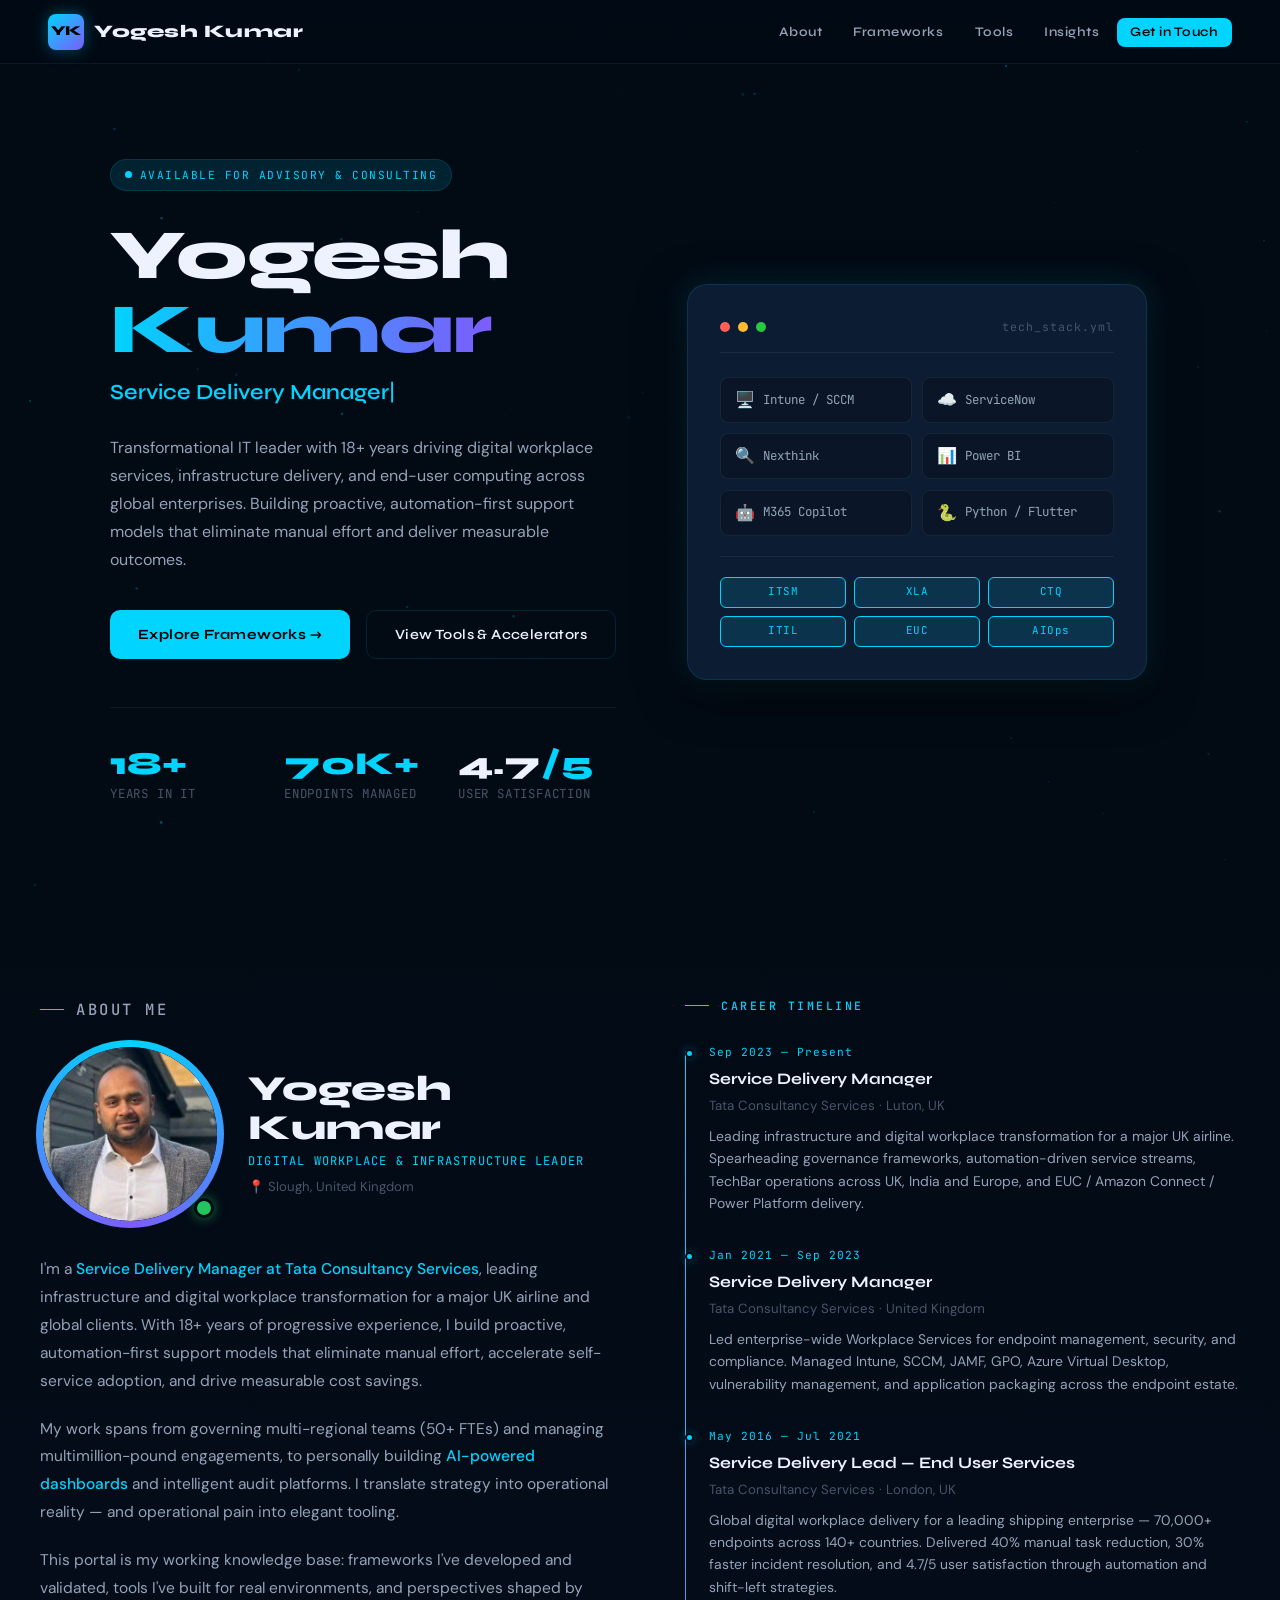
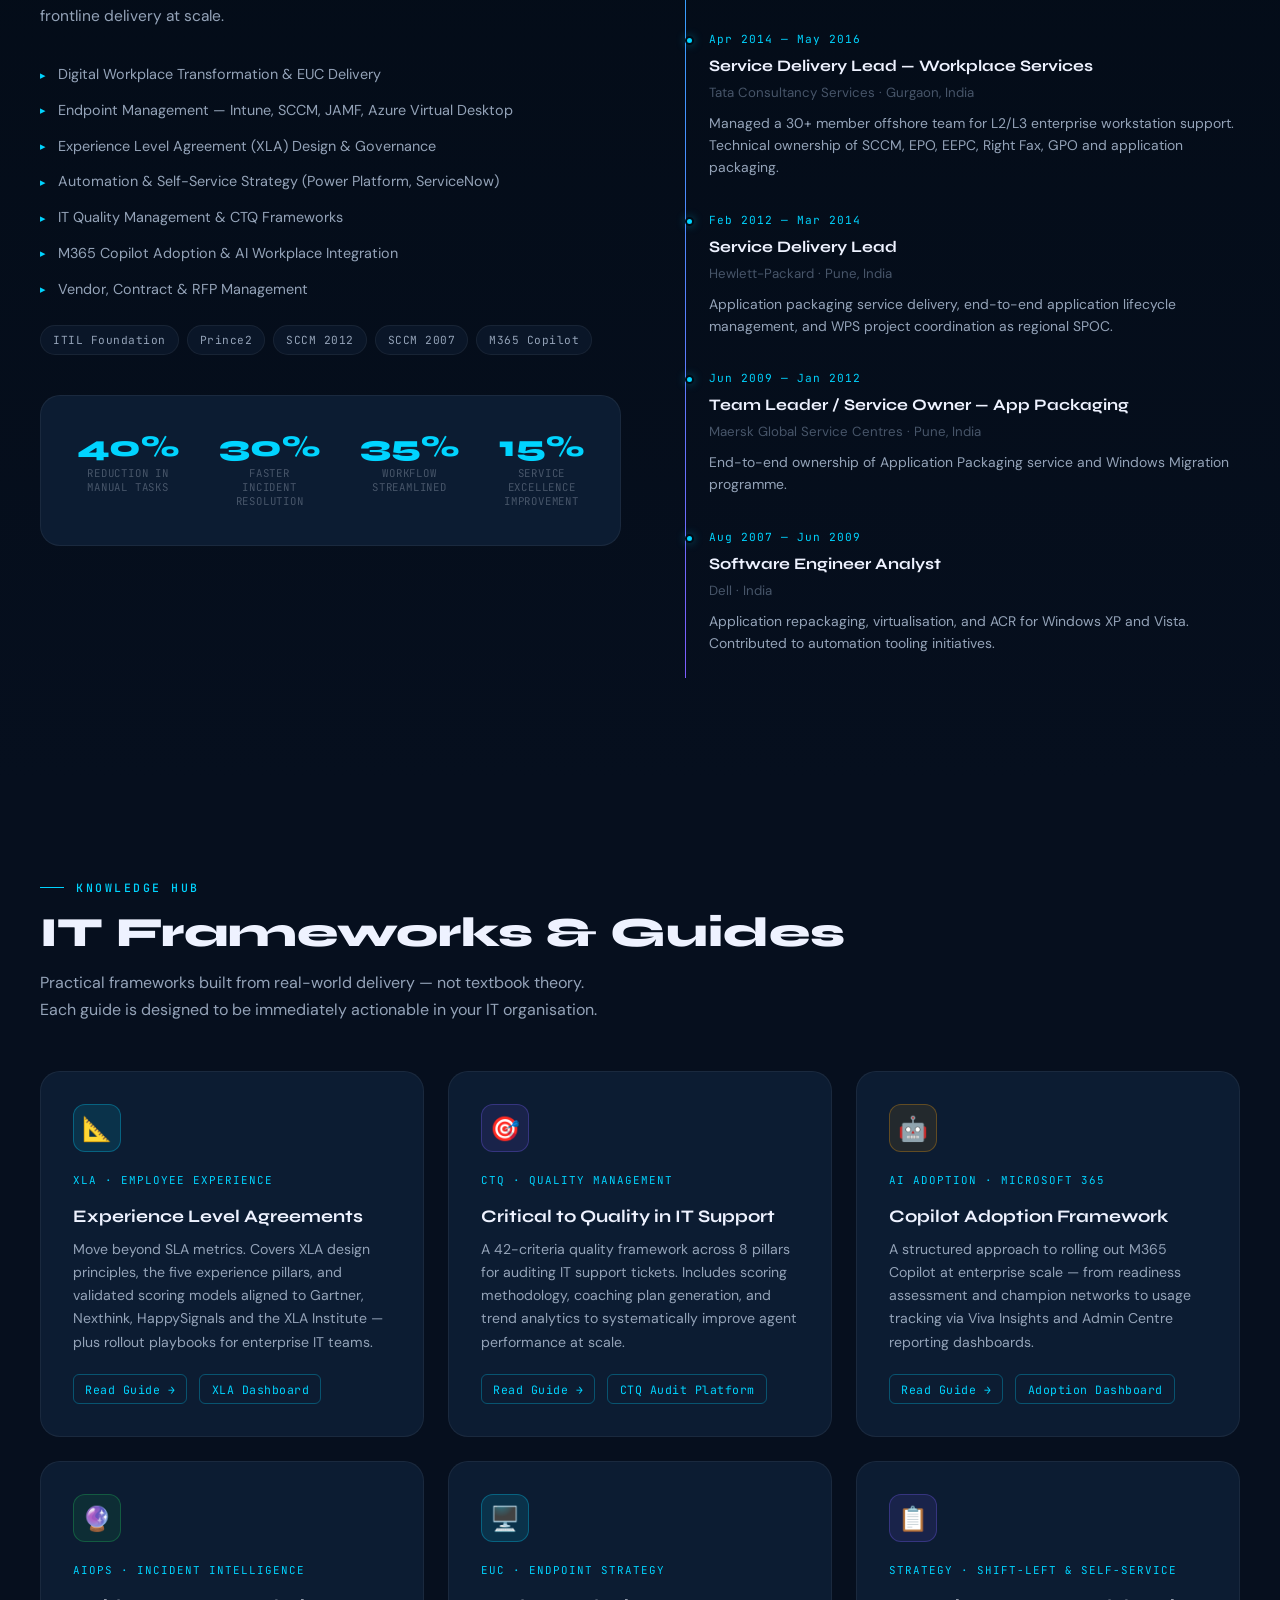
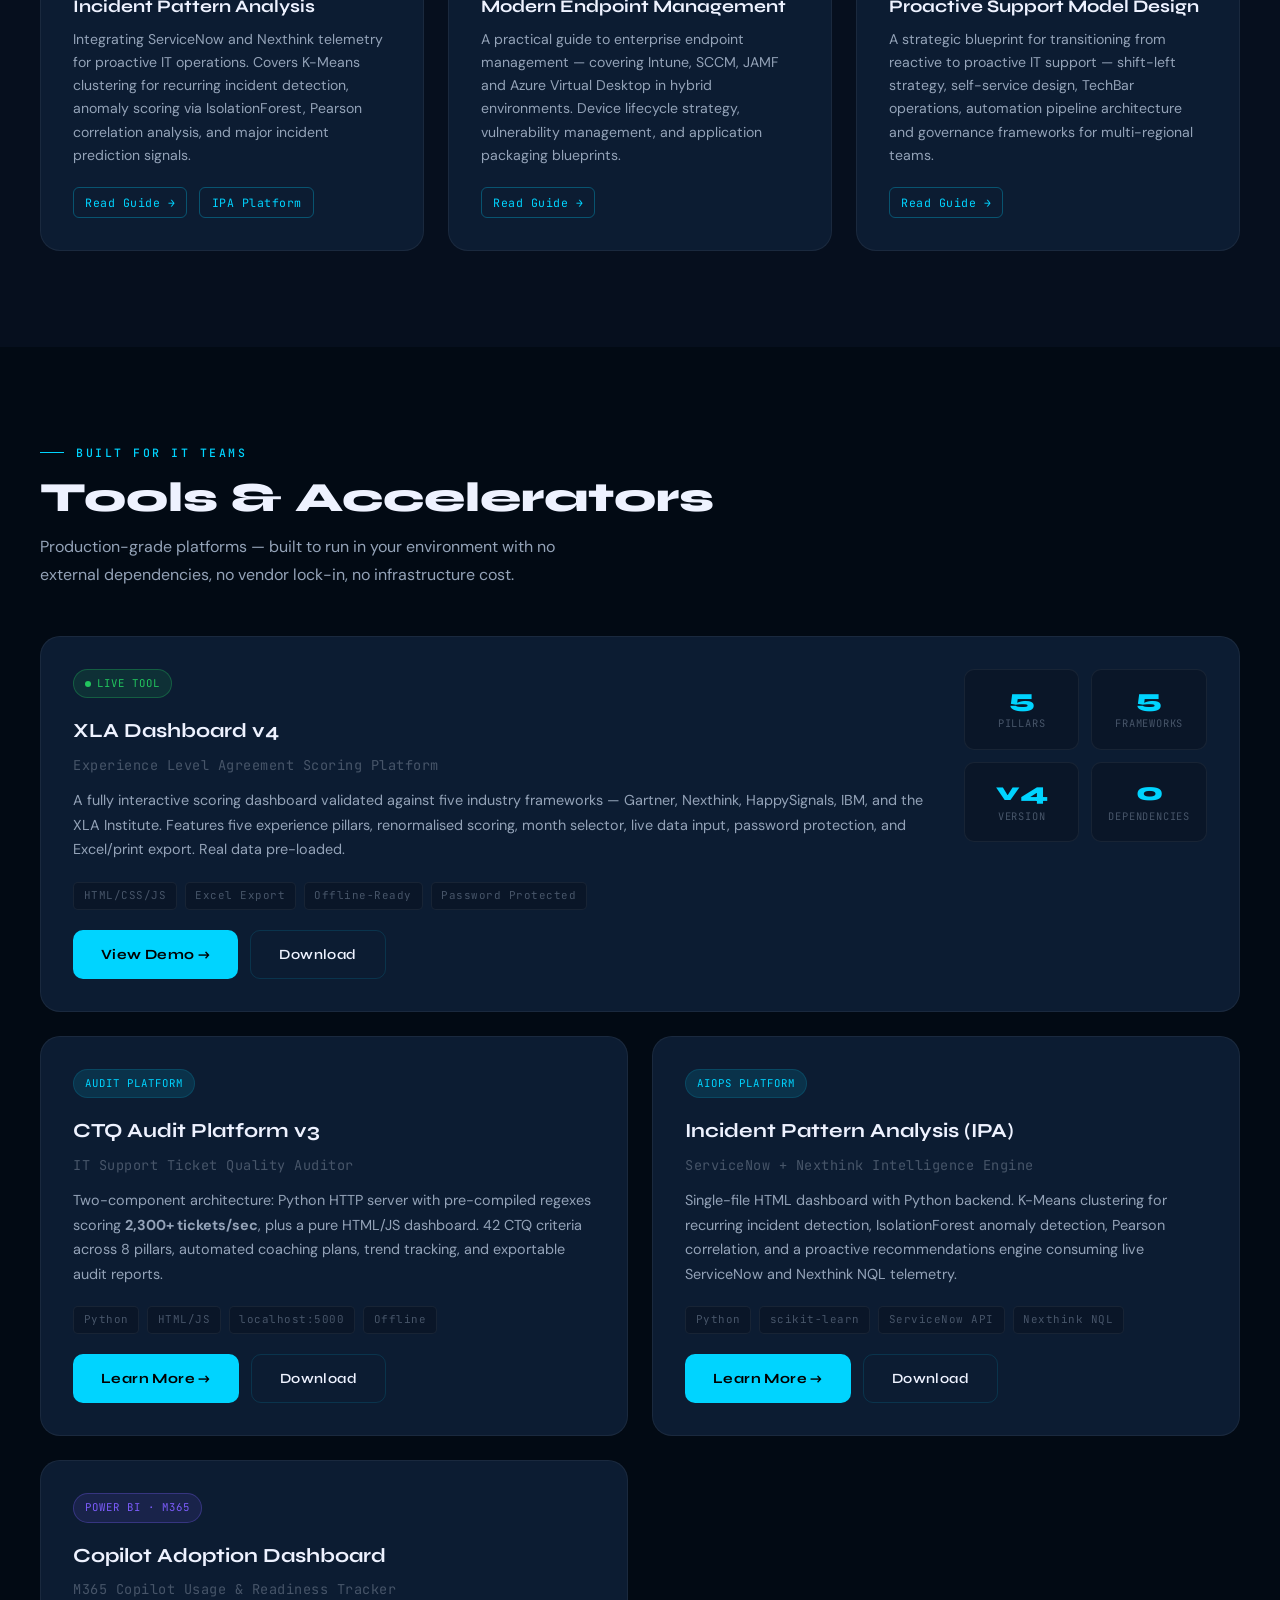
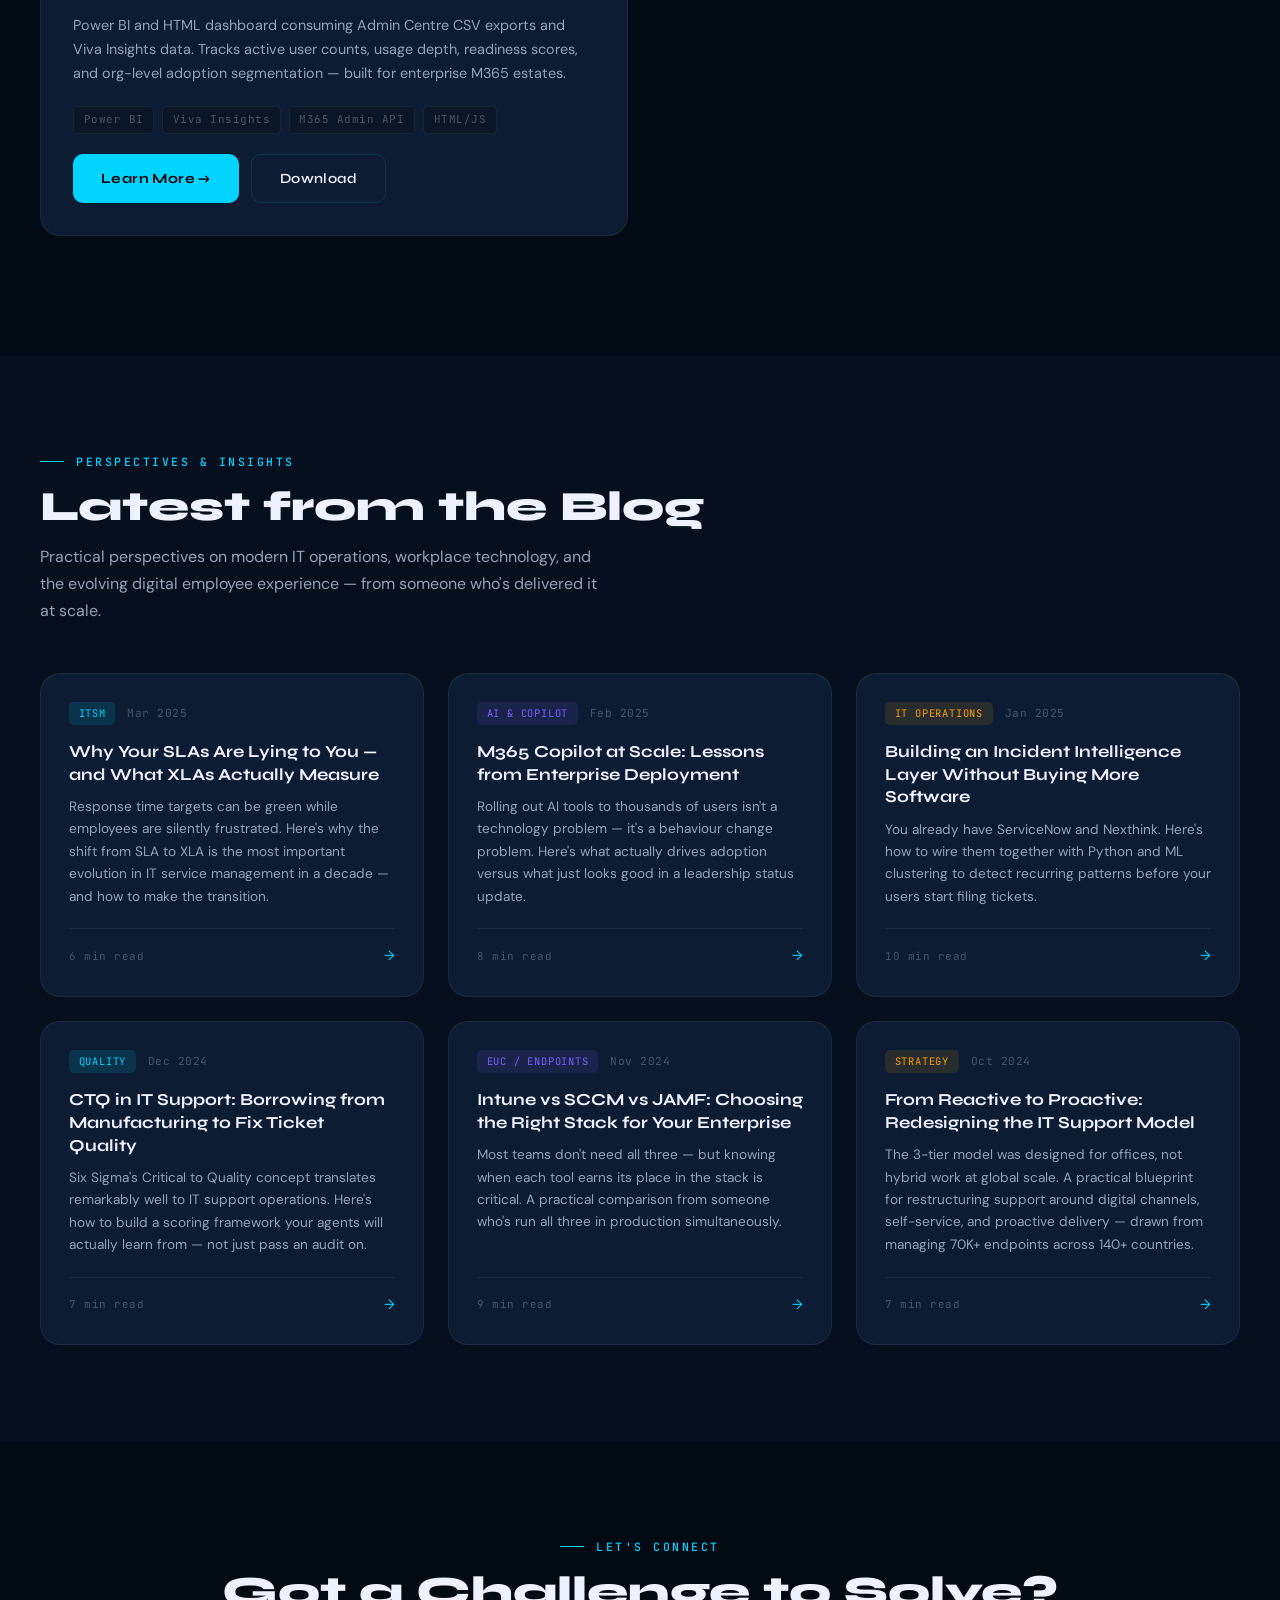
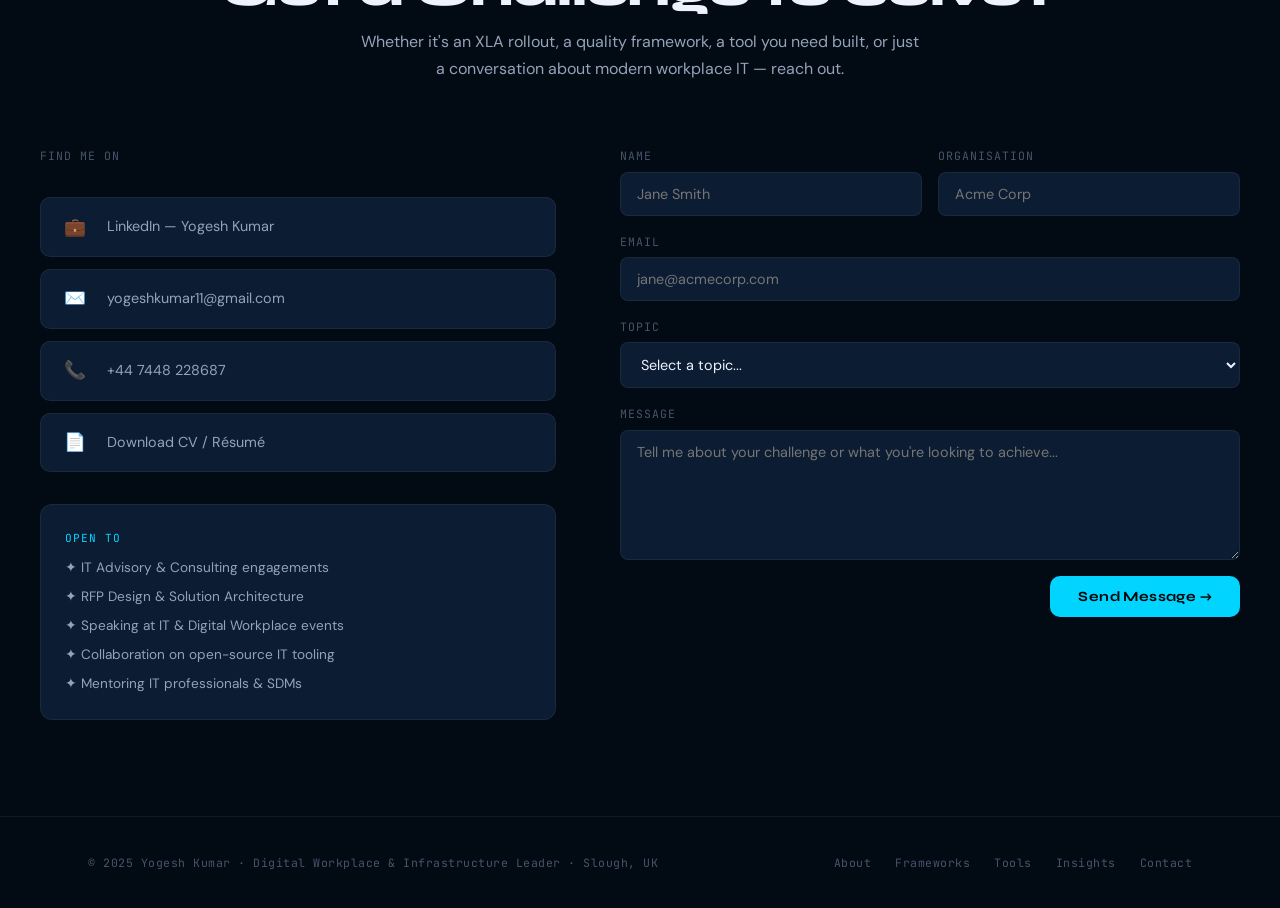
==== index.html @ 2ce4bbd1 "Add files via upload" ====
<!DOCTYPE html>
<html lang="en">
<head>
  <meta charset="UTF-8" />
  <meta name="viewport" content="width=device-width, initial-scale=1.0" />
  <title>Yogesh Kumar — Digital Workplace & Infrastructure Delivery Leader</title>
  <meta name="description" content="18+ years of digital workplace transformation, infrastructure delivery and end-user computing leadership. XLA frameworks, CTQ tooling, and modern IT guidance by Yogesh Kumar." />
  <meta name="theme-color" content="#020a14" />
  <meta property="og:title" content="Yogesh Kumar — Digital Workplace Leader" />
  <meta property="og:description" content="Frameworks, tools and guides for modern IT operations." />
  <meta property="og:type" content="website" />
  <link rel="stylesheet" href="assets/css/style.css" />
  <link rel="icon" href="data:image/svg+xml,<svg xmlns='http://www.w3.org/2000/svg' viewBox='0 0 32 32'><rect width='32' height='32' rx='7' fill='%2300d4ff'/><text x='16' y='23' text-anchor='middle' font-family='sans-serif' font-weight='900' font-size='16' fill='%23000'>YK</text></svg>" />
  <style>
    /* ── Profile Photo ── */
    .profile-photo-wrap {
      position: relative;
      width: 180px;
      height: 180px;
      flex-shrink: 0;
    }
    .profile-photo-ring {
      position: absolute;
      inset: -4px;
      border-radius: 50%;
      background: conic-gradient(var(--accent), var(--accent2), var(--accent));
      animation: spin 6s linear infinite;
      z-index: 0;
    }
    @keyframes spin { to { transform: rotate(360deg); } }
    .profile-photo-mask {
      position: absolute;
      inset: 3px;
      border-radius: 50%;
      background: var(--bg-0);
      z-index: 1;
      overflow: hidden;
    }
    .profile-photo-mask img {
      width: 100%;
      height: 100%;
      object-fit: cover;
      border-radius: 50%;
    }
    .profile-status {
      position: absolute;
      bottom: 6px; right: 6px;
      z-index: 2;
      width: 20px; height: 20px;
      border-radius: 50%;
      background: #22c55e;
      border: 3px solid var(--bg-0);
      box-shadow: 0 0 12px rgba(34,197,94,0.6);
    }
    /* ── About Name Block ── */
    .about-name-block {
      display: flex;
      align-items: center;
      gap: 1.75rem;
      margin-bottom: 2rem;
    }
    .about-name-text h2 {
      font-family: var(--font-display);
      font-size: clamp(1.6rem, 3vw, 2.2rem);
      font-weight: 800;
      color: var(--text-1);
      line-height: 1.1;
      margin-bottom: 0.25rem;
    }
    .about-name-text .role-tag {
      font-family: var(--font-mono);
      font-size: 0.75rem;
      color: var(--accent);
      letter-spacing: 1.2px;
      text-transform: uppercase;
    }
    .about-name-text .location-tag {
      display: flex;
      align-items: center;
      gap: 5px;
      font-size: 0.82rem;
      color: var(--text-3);
      margin-top: 0.3rem;
    }
    /* ── Achievement Banner ── */
    .achievement-strip {
      display: grid;
      grid-template-columns: repeat(4, 1fr);
      gap: 1rem;
      margin: 2.5rem 0 0;
      padding: 1.5rem;
      background: var(--bg-card);
      border: 1px solid var(--border-soft);
      border-radius: var(--radius-lg);
    }
    .ach-item {
      text-align: center;
      padding: 0.75rem;
    }
    .ach-val {
      font-family: var(--font-display);
      font-size: 1.85rem;
      font-weight: 800;
      color: var(--accent);
      line-height: 1;
      margin-bottom: 5px;
    }
    .ach-label {
      font-family: var(--font-mono);
      font-size: 0.67rem;
      color: var(--text-3);
      text-transform: uppercase;
      letter-spacing: 0.8px;
      line-height: 1.3;
    }
    @media(max-width:700px){
      .achievement-strip { grid-template-columns: 1fr 1fr; }
      .about-name-block { flex-direction: column; align-items: flex-start; gap: 1rem; }
    }
    /* ── Cert chips ── */
    .cert-chips {
      display: flex;
      flex-wrap: wrap;
      gap: 0.5rem;
      margin-top: 1.5rem;
    }
    .cert-chip {
      padding: 0.3rem 0.75rem;
      background: var(--bg-2);
      border: 1px solid var(--border-soft);
      border-radius: 99px;
      font-family: var(--font-mono);
      font-size: 0.7rem;
      color: var(--text-2);
      letter-spacing: 0.5px;
    }
  </style>
</head>
<body>

<canvas id="bg-canvas"></canvas>

<!-- ═══ NAVIGATION ═══════════════════════════════════════════ -->
<nav id="navbar" role="navigation" aria-label="Main navigation">
  <a href="#hero" class="nav-logo" aria-label="Yogesh Kumar home">
    <div class="nav-logo-badge" aria-hidden="true">YK</div>
    Yogesh Kumar
  </a>
  <ul class="nav-links" role="list">
    <li><a href="#about">About</a></li>
    <li><a href="#frameworks">Frameworks</a></li>
    <li><a href="#tools">Tools</a></li>
    <li><a href="#blog">Insights</a></li>
    <li><a href="#contact" class="nav-cta">Get in Touch</a></li>
  </ul>
  <button class="nav-hamburger" aria-label="Toggle menu" aria-expanded="false">
    <span></span><span></span><span></span>
  </button>
</nav>

<!-- ═══ HERO ═══════════════════════════════════════════════════ -->
<section id="hero" aria-label="Introduction">
  <div class="container">
    <div class="hero-inner">

      <div class="hero-content">
        <div class="hero-tag">
          Available for Advisory &amp; Consulting
        </div>

        <h1 class="hero-name">
          Yogesh<br>
          <span class="accent-word">Kumar</span>
        </h1>

        <p class="hero-title">
          <span id="typed-text"></span><span style="color:var(--accent);animation:blink 0.9s step-end infinite">|</span>
        </p>

        <p class="hero-desc">
          Transformational IT leader with 18+ years driving digital workplace services,
          infrastructure delivery, and end-user computing across global enterprises.
          Building proactive, automation-first support models that eliminate manual effort
          and deliver measurable outcomes.
        </p>

        <div class="hero-actions">
          <a href="#frameworks" class="btn-primary">Explore Frameworks →</a>
          <a href="#tools" class="btn-secondary">View Tools &amp; Accelerators</a>
        </div>

        <div class="hero-stats">
          <div class="stat-item">
            <div class="stat-num"><span data-count="18" data-suffix="+">0+</span></div>
            <div class="stat-label">Years in IT</div>
          </div>
          <div class="stat-item">
            <div class="stat-num"><span data-count="70" data-suffix="K+">0K+</span></div>
            <div class="stat-label">Endpoints Managed</div>
          </div>
          <div class="stat-item">
            <div class="stat-num">4.7<span style="color:var(--accent);">/5</span></div>
            <div class="stat-label">User Satisfaction</div>
          </div>
        </div>
      </div>

      <!-- Hero Visual Card -->
      <div class="hero-visual" aria-hidden="true">
        <div class="hero-card">
          <div class="hero-card-header">
            <span class="dot dot-red"></span>
            <span class="dot dot-yellow"></span>
            <span class="dot dot-green"></span>
            <span class="hero-card-title">tech_stack.yml</span>
          </div>
          <div class="skill-grid">
            <div class="skill-chip"><span class="chip-icon">🖥️</span> Intune / SCCM</div>
            <div class="skill-chip"><span class="chip-icon">☁️</span> ServiceNow</div>
            <div class="skill-chip"><span class="chip-icon">🔍</span> Nexthink</div>
            <div class="skill-chip"><span class="chip-icon">📊</span> Power BI</div>
            <div class="skill-chip"><span class="chip-icon">🤖</span> M365 Copilot</div>
            <div class="skill-chip"><span class="chip-icon">🐍</span> Python / Flutter</div>
          </div>
          <div class="chip-bar">
            <div class="chip-mini">ITSM</div>
            <div class="chip-mini">XLA</div>
            <div class="chip-mini">CTQ</div>
            <div class="chip-mini">ITIL</div>
            <div class="chip-mini">EUC</div>
            <div class="chip-mini">AIOps</div>
          </div>
        </div>
      </div>

    </div>
  </div>
</section>

<!-- ═══ ABOUT ════════════════════════════════════════════════ -->
<section id="about" aria-label="About Yogesh Kumar">
  <div class="container section-wrap">
    <div class="about-grid">

      <!-- Left: Bio + Photo -->
      <div class="about-text reveal">
        <p class="section-label">About Me</p>

        <!-- Name + Photo block -->
        <div class="about-name-block">
          <div class="profile-photo-wrap">
            <div class="profile-photo-ring"></div>
            <div class="profile-photo-mask">
              <img src="assets/img/profile.png" alt="Yogesh Kumar" />
            </div>
            <div class="profile-status" title="Available"></div>
          </div>
          <div class="about-name-text">
            <h2>Yogesh Kumar</h2>
            <div class="role-tag">Digital Workplace &amp; Infrastructure Leader</div>
            <div class="location-tag">📍 Slough, United Kingdom</div>
          </div>
        </div>

        <p>
          I'm a <strong>Service Delivery Manager at Tata Consultancy Services</strong>, leading
          infrastructure and digital workplace transformation for a major UK airline and global clients.
          With 18+ years of progressive experience, I build proactive, automation-first support models
          that eliminate manual effort, accelerate self-service adoption, and drive measurable cost savings.
        </p>
        <p>
          My work spans from governing multi-regional teams (50+ FTEs) and managing multimillion-pound
          engagements, to personally building <strong>AI-powered dashboards</strong> and intelligent
          audit platforms. I translate strategy into operational reality — and operational pain into
          elegant tooling.
        </p>
        <p>
          This portal is my working knowledge base: frameworks I've developed and validated, tools
          I've built for real environments, and perspectives shaped by frontline delivery at scale.
        </p>

        <ul class="expertise-list">
          <li>Digital Workplace Transformation &amp; EUC Delivery</li>
          <li>Endpoint Management — Intune, SCCM, JAMF, Azure Virtual Desktop</li>
          <li>Experience Level Agreement (XLA) Design &amp; Governance</li>
          <li>Automation &amp; Self-Service Strategy (Power Platform, ServiceNow)</li>
          <li>IT Quality Management &amp; CTQ Frameworks</li>
          <li>M365 Copilot Adoption &amp; AI Workplace Integration</li>
          <li>Vendor, Contract &amp; RFP Management</li>
        </ul>

        <div class="cert-chips">
          <span class="cert-chip">ITIL Foundation</span>
          <span class="cert-chip">Prince2</span>
          <span class="cert-chip">SCCM 2012</span>
          <span class="cert-chip">SCCM 2007</span>
          <span class="cert-chip">M365 Copilot</span>
        </div>

        <!-- Key Achievement Strip -->
        <div class="achievement-strip">
          <div class="ach-item">
            <div class="ach-val">40%</div>
            <div class="ach-label">Reduction in<br>manual tasks</div>
          </div>
          <div class="ach-item">
            <div class="ach-val">30%</div>
            <div class="ach-label">Faster incident<br>resolution</div>
          </div>
          <div class="ach-item">
            <div class="ach-val">35%</div>
            <div class="ach-label">Workflow<br>streamlined</div>
          </div>
          <div class="ach-item">
            <div class="ach-val">15%</div>
            <div class="ach-label">Service excellence<br>improvement</div>
          </div>
        </div>
      </div>

      <!-- Right: Career Timeline -->
      <div class="about-timeline reveal" data-delay="150">
        <p class="section-label" style="margin-bottom:1.75rem">Career Timeline</p>

        <div class="timeline">

          <div class="timeline-item">
            <div class="timeline-date">Sep 2023 — Present</div>
            <div class="timeline-role">Service Delivery Manager</div>
            <div class="timeline-org">Tata Consultancy Services · Luton, UK</div>
            <div class="timeline-desc">
              Leading infrastructure and digital workplace transformation for a major UK airline.
              Spearheading governance frameworks, automation-driven service streams, TechBar operations
              across UK, India and Europe, and EUC / Amazon Connect / Power Platform delivery.
            </div>
          </div>

          <div class="timeline-item">
            <div class="timeline-date">Jan 2021 — Sep 2023</div>
            <div class="timeline-role">Service Delivery Manager</div>
            <div class="timeline-org">Tata Consultancy Services · United Kingdom</div>
            <div class="timeline-desc">
              Led enterprise-wide Workplace Services for endpoint management, security, and compliance.
              Managed Intune, SCCM, JAMF, GPO, Azure Virtual Desktop, vulnerability management, and
              application packaging across the endpoint estate.
            </div>
          </div>

          <div class="timeline-item">
            <div class="timeline-date">May 2016 — Jul 2021</div>
            <div class="timeline-role">Service Delivery Lead — End User Services</div>
            <div class="timeline-org">Tata Consultancy Services · London, UK</div>
            <div class="timeline-desc">
              Global digital workplace delivery for a leading shipping enterprise — 70,000+ endpoints
              across 140+ countries. Delivered 40% manual task reduction, 30% faster incident resolution,
              and 4.7/5 user satisfaction through automation and shift-left strategies.
            </div>
          </div>

          <div class="timeline-item">
            <div class="timeline-date">Apr 2014 — May 2016</div>
            <div class="timeline-role">Service Delivery Lead — Workplace Services</div>
            <div class="timeline-org">Tata Consultancy Services · Gurgaon, India</div>
            <div class="timeline-desc">
              Managed a 30+ member offshore team for L2/L3 enterprise workstation support.
              Technical ownership of SCCM, EPO, EEPC, Right Fax, GPO and application packaging.
            </div>
          </div>

          <div class="timeline-item">
            <div class="timeline-date">Feb 2012 — Mar 2014</div>
            <div class="timeline-role">Service Delivery Lead</div>
            <div class="timeline-org">Hewlett-Packard · Pune, India</div>
            <div class="timeline-desc">
              Application packaging service delivery, end-to-end application lifecycle management,
              and WPS project coordination as regional SPOC.
            </div>
          </div>

          <div class="timeline-item">
            <div class="timeline-date">Jun 2009 — Jan 2012</div>
            <div class="timeline-role">Team Leader / Service Owner — App Packaging</div>
            <div class="timeline-org">Maersk Global Service Centres · Pune, India</div>
            <div class="timeline-desc">
              End-to-end ownership of Application Packaging service and Windows Migration programme.
            </div>
          </div>

          <div class="timeline-item">
            <div class="timeline-date">Aug 2007 — Jun 2009</div>
            <div class="timeline-role">Software Engineer Analyst</div>
            <div class="timeline-org">Dell · India</div>
            <div class="timeline-desc">
              Application repackaging, virtualisation, and ACR for Windows XP and Vista.
              Contributed to automation tooling initiatives.
            </div>
          </div>

        </div>
      </div>

    </div>
  </div>
</section>

<!-- ═══ FRAMEWORKS ════════════════════════════════════════════ -->
<section id="frameworks" aria-label="IT Frameworks and Guides">
  <div class="container section-wrap">
    <div class="reveal">
      <p class="section-label">Knowledge Hub</p>
      <h2 class="section-title">IT Frameworks &amp; Guides</h2>
      <p class="section-subtitle">
        Practical frameworks built from real-world delivery — not textbook theory.
        Each guide is designed to be immediately actionable in your IT organisation.
      </p>
    </div>

    <div class="frameworks-grid">

      <div class="fw-card reveal" data-delay="0">
        <div class="fw-icon fw-icon-cyan">📐</div>
        <div class="fw-tag">XLA · Employee Experience</div>
        <h3 class="fw-title">Experience Level Agreements</h3>
        <p class="fw-desc">
          Move beyond SLA metrics. Covers XLA design principles, the five experience pillars,
          and validated scoring models aligned to Gartner, Nexthink, HappySignals and the
          XLA Institute — plus rollout playbooks for enterprise IT teams.
        </p>
        <div class="fw-links">
          <a href="#" class="fw-link">Read Guide →</a>
          <a href="#tools" class="fw-link">XLA Dashboard</a>
        </div>
      </div>

      <div class="fw-card reveal" data-delay="80">
        <div class="fw-icon fw-icon-purple">🎯</div>
        <div class="fw-tag">CTQ · Quality Management</div>
        <h3 class="fw-title">Critical to Quality in IT Support</h3>
        <p class="fw-desc">
          A 42-criteria quality framework across 8 pillars for auditing IT support tickets.
          Includes scoring methodology, coaching plan generation, and trend analytics to
          systematically improve agent performance at scale.
        </p>
        <div class="fw-links">
          <a href="#" class="fw-link">Read Guide →</a>
          <a href="#tools" class="fw-link">CTQ Audit Platform</a>
        </div>
      </div>

      <div class="fw-card reveal" data-delay="160">
        <div class="fw-icon fw-icon-amber">🤖</div>
        <div class="fw-tag">AI Adoption · Microsoft 365</div>
        <h3 class="fw-title">Copilot Adoption Framework</h3>
        <p class="fw-desc">
          A structured approach to rolling out M365 Copilot at enterprise scale — from readiness
          assessment and champion networks to usage tracking via Viva Insights and Admin Centre
          reporting dashboards.
        </p>
        <div class="fw-links">
          <a href="#" class="fw-link">Read Guide →</a>
          <a href="#tools" class="fw-link">Adoption Dashboard</a>
        </div>
      </div>

      <div class="fw-card reveal" data-delay="240">
        <div class="fw-icon fw-icon-green">🔮</div>
        <div class="fw-tag">AIOps · Incident Intelligence</div>
        <h3 class="fw-title">Incident Pattern Analysis</h3>
        <p class="fw-desc">
          Integrating ServiceNow and Nexthink telemetry for proactive IT operations. Covers
          K-Means clustering for recurring incident detection, anomaly scoring via IsolationForest,
          Pearson correlation analysis, and major incident prediction signals.
        </p>
        <div class="fw-links">
          <a href="#" class="fw-link">Read Guide →</a>
          <a href="#tools" class="fw-link">IPA Platform</a>
        </div>
      </div>

      <div class="fw-card reveal" data-delay="320">
        <div class="fw-icon fw-icon-cyan">🖥️</div>
        <div class="fw-tag">EUC · Endpoint Strategy</div>
        <h3 class="fw-title">Modern Endpoint Management</h3>
        <p class="fw-desc">
          A practical guide to enterprise endpoint management — covering Intune, SCCM, JAMF
          and Azure Virtual Desktop in hybrid environments. Device lifecycle strategy,
          vulnerability management, and application packaging blueprints.
        </p>
        <div class="fw-links">
          <a href="#" class="fw-link">Read Guide →</a>
        </div>
      </div>

      <div class="fw-card reveal" data-delay="400">
        <div class="fw-icon fw-icon-purple">📋</div>
        <div class="fw-tag">Strategy · Shift-Left & Self-Service</div>
        <h3 class="fw-title">Proactive Support Model Design</h3>
        <p class="fw-desc">
          A strategic blueprint for transitioning from reactive to proactive IT support —
          shift-left strategy, self-service design, TechBar operations, automation
          pipeline architecture and governance frameworks for multi-regional teams.
        </p>
        <div class="fw-links">
          <a href="#" class="fw-link">Read Guide →</a>
        </div>
      </div>

    </div>
  </div>
</section>

<!-- ═══ TOOLS ════════════════════════════════════════════════ -->
<section id="tools" aria-label="Tools and Accelerators">
  <div class="container section-wrap">
    <div class="reveal">
      <p class="section-label">Built for IT Teams</p>
      <h2 class="section-title">Tools &amp; Accelerators</h2>
      <p class="section-subtitle">
        Production-grade platforms — built to run in your environment with no external
        dependencies, no vendor lock-in, no infrastructure cost.
      </p>
    </div>

    <div class="tools-featured">

      <!-- Featured -->
      <div class="tool-card featured reveal" data-delay="0">
        <div>
          <div class="tool-badge badge-live">Live Tool</div>
          <h3 class="tool-title">XLA Dashboard v4</h3>
          <p class="tool-subtitle">Experience Level Agreement Scoring Platform</p>
          <p class="tool-desc">
            A fully interactive scoring dashboard validated against five industry frameworks —
            Gartner, Nexthink, HappySignals, IBM, and the XLA Institute. Features five
            experience pillars, renormalised scoring, month selector, live data input,
            password protection, and Excel/print export. Real data pre-loaded.
          </p>
          <div class="tool-stack">
            <span class="stack-tag">HTML/CSS/JS</span>
            <span class="stack-tag">Excel Export</span>
            <span class="stack-tag">Offline-Ready</span>
            <span class="stack-tag">Password Protected</span>
          </div>
          <div class="tool-actions">
            <a href="#" class="btn-primary">View Demo →</a>
            <a href="#" class="btn-secondary">Download</a>
          </div>
        </div>
        <div class="tool-metric-grid">
          <div class="tool-metric">
            <div class="metric-val">5</div>
            <div class="metric-label">Pillars</div>
          </div>
          <div class="tool-metric">
            <div class="metric-val">5</div>
            <div class="metric-label">Frameworks</div>
          </div>
          <div class="tool-metric">
            <div class="metric-val">v4</div>
            <div class="metric-label">Version</div>
          </div>
          <div class="tool-metric">
            <div class="metric-val">0</div>
            <div class="metric-label">Dependencies</div>
          </div>
        </div>
      </div>

      <div class="tool-card reveal" data-delay="80">
        <div class="tool-badge badge-tool">Audit Platform</div>
        <h3 class="tool-title">CTQ Audit Platform v3</h3>
        <p class="tool-subtitle">IT Support Ticket Quality Auditor</p>
        <p class="tool-desc">
          Two-component architecture: Python HTTP server with pre-compiled regexes
          scoring <strong>2,300+ tickets/sec</strong>, plus a pure HTML/JS dashboard.
          42 CTQ criteria across 8 pillars, automated coaching plans, trend tracking,
          and exportable audit reports.
        </p>
        <div class="tool-stack">
          <span class="stack-tag">Python</span>
          <span class="stack-tag">HTML/JS</span>
          <span class="stack-tag">localhost:5000</span>
          <span class="stack-tag">Offline</span>
        </div>
        <div class="tool-actions">
          <a href="#" class="btn-primary">Learn More →</a>
          <a href="#" class="btn-secondary">Download</a>
        </div>
      </div>

      <div class="tool-card reveal" data-delay="160">
        <div class="tool-badge badge-tool">AIOps Platform</div>
        <h3 class="tool-title">Incident Pattern Analysis (IPA)</h3>
        <p class="tool-subtitle">ServiceNow + Nexthink Intelligence Engine</p>
        <p class="tool-desc">
          Single-file HTML dashboard with Python backend. K-Means clustering for
          recurring incident detection, IsolationForest anomaly detection, Pearson
          correlation, and a proactive recommendations engine consuming live
          ServiceNow and Nexthink NQL telemetry.
        </p>
        <div class="tool-stack">
          <span class="stack-tag">Python</span>
          <span class="stack-tag">scikit-learn</span>
          <span class="stack-tag">ServiceNow API</span>
          <span class="stack-tag">Nexthink NQL</span>
        </div>
        <div class="tool-actions">
          <a href="#" class="btn-primary">Learn More →</a>
          <a href="#" class="btn-secondary">Download</a>
        </div>
      </div>

      <div class="tool-card reveal" data-delay="240">
        <div class="tool-badge badge-app">Power BI · M365</div>
        <h3 class="tool-title">Copilot Adoption Dashboard</h3>
        <p class="tool-subtitle">M365 Copilot Usage &amp; Readiness Tracker</p>
        <p class="tool-desc">
          Power BI and HTML dashboard consuming Admin Centre CSV exports and Viva
          Insights data. Tracks active user counts, usage depth, readiness scores,
          and org-level adoption segmentation — built for enterprise M365 estates.
        </p>
        <div class="tool-stack">
          <span class="stack-tag">Power BI</span>
          <span class="stack-tag">Viva Insights</span>
          <span class="stack-tag">M365 Admin API</span>
          <span class="stack-tag">HTML/JS</span>
        </div>
        <div class="tool-actions">
          <a href="#" class="btn-primary">Learn More →</a>
          <a href="#" class="btn-secondary">Download</a>
        </div>
      </div>

    </div>
  </div>
</section>

<!-- ═══ BLOG / INSIGHTS ═══════════════════════════════════════ -->
<section id="blog" aria-label="Blog and Insights">
  <div class="container section-wrap">
    <div class="reveal">
      <p class="section-label">Perspectives &amp; Insights</p>
      <h2 class="section-title">Latest from the Blog</h2>
      <p class="section-subtitle">
        Practical perspectives on modern IT operations, workplace technology,
        and the evolving digital employee experience — from someone who's
        delivered it at scale.
      </p>
    </div>

    <div class="blog-grid">

      <article class="blog-card reveal" data-delay="0">
        <div class="blog-meta">
          <span class="blog-tag tag-itsm">ITSM</span>
          <span class="blog-date">Mar 2025</span>
        </div>
        <h3 class="blog-title">Why Your SLAs Are Lying to You — and What XLAs Actually Measure</h3>
        <p class="blog-excerpt">
          Response time targets can be green while employees are silently frustrated.
          Here's why the shift from SLA to XLA is the most important evolution
          in IT service management in a decade — and how to make the transition.
        </p>
        <div class="blog-footer">
          <span class="read-time">6 min read</span>
          <span class="blog-arrow">→</span>
        </div>
      </article>

      <article class="blog-card reveal" data-delay="80">
        <div class="blog-meta">
          <span class="blog-tag tag-ai">AI &amp; Copilot</span>
          <span class="blog-date">Feb 2025</span>
        </div>
        <h3 class="blog-title">M365 Copilot at Scale: Lessons from Enterprise Deployment</h3>
        <p class="blog-excerpt">
          Rolling out AI tools to thousands of users isn't a technology problem —
          it's a behaviour change problem. Here's what actually drives adoption
          versus what just looks good in a leadership status update.
        </p>
        <div class="blog-footer">
          <span class="read-time">8 min read</span>
          <span class="blog-arrow">→</span>
        </div>
      </article>

      <article class="blog-card reveal" data-delay="160">
        <div class="blog-meta">
          <span class="blog-tag tag-ops">IT Operations</span>
          <span class="blog-date">Jan 2025</span>
        </div>
        <h3 class="blog-title">Building an Incident Intelligence Layer Without Buying More Software</h3>
        <p class="blog-excerpt">
          You already have ServiceNow and Nexthink. Here's how to wire them together
          with Python and ML clustering to detect recurring patterns before your
          users start filing tickets.
        </p>
        <div class="blog-footer">
          <span class="read-time">10 min read</span>
          <span class="blog-arrow">→</span>
        </div>
      </article>

      <article class="blog-card reveal" data-delay="240">
        <div class="blog-meta">
          <span class="blog-tag tag-itsm">Quality</span>
          <span class="blog-date">Dec 2024</span>
        </div>
        <h3 class="blog-title">CTQ in IT Support: Borrowing from Manufacturing to Fix Ticket Quality</h3>
        <p class="blog-excerpt">
          Six Sigma's Critical to Quality concept translates remarkably well to IT
          support operations. Here's how to build a scoring framework your agents
          will actually learn from — not just pass an audit on.
        </p>
        <div class="blog-footer">
          <span class="read-time">7 min read</span>
          <span class="blog-arrow">→</span>
        </div>
      </article>

      <article class="blog-card reveal" data-delay="320">
        <div class="blog-meta">
          <span class="blog-tag tag-ai">EUC / Endpoints</span>
          <span class="blog-date">Nov 2024</span>
        </div>
        <h3 class="blog-title">Intune vs SCCM vs JAMF: Choosing the Right Stack for Your Enterprise</h3>
        <p class="blog-excerpt">
          Most teams don't need all three — but knowing when each tool earns its place
          in the stack is critical. A practical comparison from someone who's run all
          three in production simultaneously.
        </p>
        <div class="blog-footer">
          <span class="read-time">9 min read</span>
          <span class="blog-arrow">→</span>
        </div>
      </article>

      <article class="blog-card reveal" data-delay="400">
        <div class="blog-meta">
          <span class="blog-tag tag-ops">Strategy</span>
          <span class="blog-date">Oct 2024</span>
        </div>
        <h3 class="blog-title">From Reactive to Proactive: Redesigning the IT Support Model</h3>
        <p class="blog-excerpt">
          The 3-tier model was designed for offices, not hybrid work at global scale.
          A practical blueprint for restructuring support around digital channels,
          self-service, and proactive delivery — drawn from managing 70K+ endpoints
          across 140+ countries.
        </p>
        <div class="blog-footer">
          <span class="read-time">7 min read</span>
          <span class="blog-arrow">→</span>
        </div>
      </article>

    </div>
  </div>
</section>

<!-- ═══ CONTACT ═══════════════════════════════════════════════ -->
<section id="contact" aria-label="Contact">
  <div class="container section-wrap">
    <div class="reveal" style="text-align:center;margin-bottom:4rem;">
      <p class="section-label" style="justify-content:center;">Let's Connect</p>
      <h2 class="section-title" style="text-align:center;">Got a Challenge to Solve?</h2>
      <p class="section-subtitle" style="margin:0 auto;">
        Whether it's an XLA rollout, a quality framework, a tool you need built,
        or just a conversation about modern workplace IT — reach out.
      </p>
    </div>

    <div class="contact-inner">

      <div class="reveal">
        <p style="font-family:var(--font-mono);font-size:0.72rem;letter-spacing:1px;text-transform:uppercase;color:var(--text-3);margin-bottom:0.5rem;">Find me on</p>
        <ul class="contact-links">
          <li>
            <a href="https://linkedin.com/in/yogeshkumar-41933124" target="_blank" rel="noopener">
              <span class="contact-icon">💼</span>
              LinkedIn — Yogesh Kumar
            </a>
          </li>
          <li>
            <a href="mailto:yogeshkumar11@gmail.com">
              <span class="contact-icon">✉️</span>
              yogeshkumar11@gmail.com
            </a>
          </li>
          <li>
            <a href="tel:+447448228687">
              <span class="contact-icon">📞</span>
              +44 7448 228687
            </a>
          </li>
          <li>
            <a href="#" target="_blank" rel="noopener">
              <span class="contact-icon">📄</span>
              Download CV / Résumé
            </a>
          </li>
        </ul>

        <div style="margin-top:2rem;padding:1.5rem;background:var(--bg-card);border:1px solid var(--border-soft);border-radius:var(--radius);font-size:0.85rem;color:var(--text-2);">
          <p style="font-family:var(--font-mono);font-size:0.7rem;color:var(--accent);letter-spacing:1px;text-transform:uppercase;margin-bottom:0.6rem;">Open to</p>
          <ul style="list-style:none;display:flex;flex-direction:column;gap:0.4rem;">
            <li>✦ IT Advisory &amp; Consulting engagements</li>
            <li>✦ RFP Design &amp; Solution Architecture</li>
            <li>✦ Speaking at IT &amp; Digital Workplace events</li>
            <li>✦ Collaboration on open-source IT tooling</li>
            <li>✦ Mentoring IT professionals &amp; SDMs</li>
          </ul>
        </div>
      </div>

      <div class="reveal" data-delay="120">
        <form id="contact-form" class="contact-form" novalidate>
          <div class="form-row">
            <div class="form-group">
              <label for="cf-name">Name</label>
              <input type="text" id="cf-name" name="name" placeholder="Jane Smith" required />
            </div>
            <div class="form-group">
              <label for="cf-org">Organisation</label>
              <input type="text" id="cf-org" name="org" placeholder="Acme Corp" />
            </div>
          </div>
          <div class="form-group">
            <label for="cf-email">Email</label>
            <input type="email" id="cf-email" name="email" placeholder="jane@acmecorp.com" required />
          </div>
          <div class="form-group">
            <label for="cf-topic">Topic</label>
            <select id="cf-topic" name="topic">
              <option value="">Select a topic...</option>
              <option value="xla">XLA Programme &amp; Frameworks</option>
              <option value="ctq">IT Quality &amp; CTQ Auditing</option>
              <option value="copilot">M365 Copilot Adoption</option>
              <option value="euc">Endpoint Management Strategy</option>
              <option value="tool">Custom Tool Development</option>
              <option value="advisory">General IT Advisory</option>
              <option value="other">Other</option>
            </select>
          </div>
          <div class="form-group">
            <label for="cf-message">Message</label>
            <textarea id="cf-message" name="message" placeholder="Tell me about your challenge or what you're looking to achieve..."></textarea>
          </div>
          <div class="form-submit">
            <button type="submit" class="btn-primary">Send Message →</button>
          </div>
        </form>
      </div>

    </div>
  </div>
</section>

<!-- ═══ FOOTER ════════════════════════════════════════════════ -->
<footer>
  <div class="container">
    <div class="footer-inner">
      <p class="footer-copy">
        © 2025 Yogesh Kumar · Digital Workplace &amp; Infrastructure Leader · Slough, UK
      </p>
      <ul class="footer-links">
        <li><a href="#about">About</a></li>
        <li><a href="#frameworks">Frameworks</a></li>
        <li><a href="#tools">Tools</a></li>
        <li><a href="#blog">Insights</a></li>
        <li><a href="#contact">Contact</a></li>
      </ul>
    </div>
  </div>
</footer>

<script src="assets/js/main.js"></script>
<script>
  // Update typed phrases to match real roles
  window._typedPhrases = [
    'Service Delivery Manager',
    'Digital Workplace Architect',
    'Infrastructure Delivery Leader',
    'Automation-First IT Leader',
    'XLA & ITSM Strategist',
    'EUC & Endpoint Specialist'
  ];
</script>
</body>
</html>
---- assets/css/style.css ----
/* ============================================================
   YOGESH K — Digital Workplace Portal
   style.css | Dark Tech-Forward Theme
   ============================================================ */

@import url('https://fonts.googleapis.com/css2?family=Syne:wght@400;500;600;700;800&family=DM+Sans:ital,opsz,wght@0,9..40,300;0,9..40,400;0,9..40,500;1,9..40,300&family=JetBrains+Mono:wght@300;400;500&display=swap');

/* ─── CSS Variables ──────────────────────────────────────── */
:root {
  --bg-0:         #020a14;
  --bg-1:         #060f1e;
  --bg-2:         #0a1628;
  --bg-card:      #0c1c32;
  --bg-card-hover:#0f2240;

  --accent:       #00d4ff;
  --accent-dim:   rgba(0, 212, 255, 0.12);
  --accent-glow:  rgba(0, 212, 255, 0.35);
  --accent2:      #7c5cfc;
  --accent2-dim:  rgba(124, 92, 252, 0.12);
  --amber:        #f59e0b;

  --border:       rgba(0, 212, 255, 0.13);
  --border-soft:  rgba(255,255,255,0.06);

  --text-1:       #eef2ff;
  --text-2:       #94a3b8;
  --text-3:       #475569;

  --font-display: 'Syne', sans-serif;
  --font-body:    'DM Sans', sans-serif;
  --font-mono:    'JetBrains Mono', monospace;

  --radius:       12px;
  --radius-lg:    20px;
  --transition:   0.28s cubic-bezier(0.4, 0, 0.2, 1);
  --shadow:       0 4px 24px rgba(0,0,0,0.5);
  --shadow-lg:    0 12px 48px rgba(0,0,0,0.7);
  --glow:         0 0 32px rgba(0, 212, 255, 0.18);
}

/* ─── Reset & Base ───────────────────────────────────────── */
*, *::before, *::after { box-sizing: border-box; margin: 0; padding: 0; }

html {
  scroll-behavior: smooth;
  font-size: 16px;
}

body {
  background: var(--bg-0);
  color: var(--text-1);
  font-family: var(--font-body);
  line-height: 1.65;
  overflow-x: hidden;
}

::selection { background: var(--accent-dim); color: var(--accent); }

a { color: var(--accent); text-decoration: none; transition: color var(--transition); }
a:hover { color: #fff; }

img { max-width: 100%; display: block; }

/* ─── Scrollbar ──────────────────────────────────────────── */
::-webkit-scrollbar { width: 5px; }
::-webkit-scrollbar-track { background: var(--bg-1); }
::-webkit-scrollbar-thumb { background: var(--accent); border-radius: 99px; }

/* ─── Canvas Background ──────────────────────────────────── */
#bg-canvas {
  position: fixed;
  inset: 0;
  z-index: 0;
  pointer-events: none;
  opacity: 0.55;
}

/* ─── Navigation ─────────────────────────────────────────── */
#navbar {
  position: fixed;
  top: 0; left: 0; right: 0;
  z-index: 1000;
  padding: 0 clamp(1.5rem, 5vw, 3rem);
  height: 64px;
  display: flex;
  align-items: center;
  justify-content: space-between;
  background: rgba(2, 10, 20, 0.8);
  backdrop-filter: blur(16px);
  -webkit-backdrop-filter: blur(16px);
  border-bottom: 1px solid var(--border-soft);
  transition: all var(--transition);
}

#navbar.scrolled {
  height: 56px;
  background: rgba(2, 10, 20, 0.95);
  border-bottom-color: var(--border);
}

.nav-logo {
  display: flex;
  align-items: center;
  gap: 10px;
  font-family: var(--font-display);
  font-weight: 800;
  font-size: 1.1rem;
  letter-spacing: 0.5px;
  color: var(--text-1);
}

.nav-logo-badge {
  width: 36px;
  height: 36px;
  background: linear-gradient(135deg, var(--accent), var(--accent2));
  border-radius: 8px;
  display: flex;
  align-items: center;
  justify-content: center;
  font-family: var(--font-display);
  font-weight: 800;
  font-size: 0.85rem;
  color: #000;
  letter-spacing: -0.5px;
  flex-shrink: 0;
  box-shadow: 0 0 16px var(--accent-glow);
}

.nav-links {
  display: flex;
  align-items: center;
  gap: 0.25rem;
  list-style: none;
}

.nav-links a {
  padding: 0.4rem 0.85rem;
  border-radius: 8px;
  font-family: var(--font-display);
  font-size: 0.82rem;
  font-weight: 600;
  letter-spacing: 0.5px;
  color: var(--text-2);
  transition: all var(--transition);
}

.nav-links a:hover,
.nav-links a.active {
  color: var(--accent);
  background: var(--accent-dim);
}

.nav-cta {
  padding: 0.45rem 1.1rem;
  border-radius: 8px;
  background: var(--accent);
  color: #000 !important;
  font-family: var(--font-display);
  font-size: 0.8rem;
  font-weight: 700;
  letter-spacing: 0.5px;
  transition: all var(--transition) !important;
}

.nav-cta:hover {
  background: #fff !important;
  box-shadow: 0 0 20px var(--accent-glow);
}

.nav-hamburger {
  display: none;
  flex-direction: column;
  gap: 5px;
  cursor: pointer;
  padding: 4px;
}

.nav-hamburger span {
  width: 22px;
  height: 2px;
  background: var(--text-2);
  border-radius: 2px;
  transition: all var(--transition);
}

/* ─── Mobile Nav ─────────────────────────────────────────── */
@media (max-width: 768px) {
  .nav-links {
    display: none;
    position: fixed;
    top: 64px; left: 0; right: 0;
    flex-direction: column;
    gap: 0;
    background: rgba(6, 15, 30, 0.98);
    backdrop-filter: blur(20px);
    border-bottom: 1px solid var(--border);
    padding: 1rem;
  }
  .nav-links.open { display: flex; }
  .nav-links a { padding: 0.75rem 1rem; font-size: 0.9rem; }
  .nav-hamburger { display: flex; }
}

/* ─── Section Layout ─────────────────────────────────────── */
section {
  position: relative;
  z-index: 1;
}

.container {
  max-width: 1200px;
  margin: 0 auto;
  padding: 0 clamp(1.5rem, 5vw, 3rem);
}

.section-wrap {
  padding: 6rem 0;
}

.section-label {
  font-family: var(--font-mono);
  font-size: 0.72rem;
  font-weight: 500;
  letter-spacing: 2.5px;
  text-transform: uppercase;
  color: var(--accent);
  margin-bottom: 0.75rem;
  display: flex;
  align-items: center;
  gap: 0.75rem;
}

.section-label::before {
  content: '';
  display: block;
  width: 24px;
  height: 1px;
  background: var(--accent);
}

.section-title {
  font-family: var(--font-display);
  font-size: clamp(1.8rem, 3.5vw, 2.6rem);
  font-weight: 800;
  line-height: 1.15;
  color: var(--text-1);
  margin-bottom: 0.75rem;
}

.section-subtitle {
  font-size: 1rem;
  color: var(--text-2);
  max-width: 560px;
  line-height: 1.7;
}

/* ─── HERO ───────────────────────────────────────────────── */
#hero {
  min-height: 100vh;
  display: flex;
  align-items: center;
  padding-top: 64px;
  position: relative;
  overflow: hidden;
}

.hero-inner {
  display: grid;
  grid-template-columns: 1fr 1fr;
  gap: 3rem;
  align-items: center;
  padding: 4rem 0;
}

.hero-tag {
  display: inline-flex;
  align-items: center;
  gap: 8px;
  padding: 0.35rem 0.85rem;
  border: 1px solid var(--border);
  border-radius: 99px;
  font-family: var(--font-mono);
  font-size: 0.7rem;
  letter-spacing: 1.5px;
  text-transform: uppercase;
  color: var(--accent);
  background: var(--accent-dim);
  margin-bottom: 1.75rem;
}

.hero-tag::before {
  content: '';
  width: 7px; height: 7px;
  border-radius: 50%;
  background: var(--accent);
  animation: blink 1.6s ease-in-out infinite;
}

@keyframes blink {
  0%, 100% { opacity: 1; }
  50% { opacity: 0.2; }
}

.hero-name {
  font-family: var(--font-display);
  font-size: clamp(2.8rem, 5.5vw, 4.5rem);
  font-weight: 800;
  line-height: 1.05;
  letter-spacing: -1px;
  margin-bottom: 0.5rem;
}

.hero-name .accent-word {
  background: linear-gradient(90deg, var(--accent), var(--accent2));
  -webkit-background-clip: text;
  -webkit-text-fill-color: transparent;
  background-clip: text;
}

.hero-title {
  font-family: var(--font-display);
  font-size: clamp(1rem, 1.8vw, 1.35rem);
  font-weight: 500;
  color: var(--text-2);
  margin-bottom: 1.5rem;
  min-height: 2rem;
}

#typed-text {
  color: var(--accent);
  font-weight: 600;
}

.hero-desc {
  font-size: 1rem;
  color: var(--text-2);
  max-width: 500px;
  line-height: 1.75;
  margin-bottom: 2.25rem;
}

.hero-actions {
  display: flex;
  gap: 1rem;
  flex-wrap: wrap;
}

.btn-primary {
  display: inline-flex;
  align-items: center;
  gap: 8px;
  padding: 0.75rem 1.75rem;
  background: var(--accent);
  color: #000;
  font-family: var(--font-display);
  font-weight: 700;
  font-size: 0.88rem;
  letter-spacing: 0.4px;
  border-radius: 10px;
  transition: all var(--transition);
  border: none;
  cursor: pointer;
}

.btn-primary:hover {
  background: #fff;
  color: #000;
  box-shadow: 0 0 28px var(--accent-glow);
  transform: translateY(-2px);
}

.btn-secondary {
  display: inline-flex;
  align-items: center;
  gap: 8px;
  padding: 0.75rem 1.75rem;
  background: transparent;
  color: var(--text-1);
  font-family: var(--font-display);
  font-weight: 600;
  font-size: 0.88rem;
  letter-spacing: 0.4px;
  border-radius: 10px;
  border: 1px solid var(--border);
  transition: all var(--transition);
  cursor: pointer;
}

.btn-secondary:hover {
  border-color: var(--accent);
  color: var(--accent);
  background: var(--accent-dim);
  transform: translateY(-2px);
}

.hero-stats {
  display: grid;
  grid-template-columns: repeat(3, 1fr);
  gap: 1rem;
  margin-top: 3rem;
  padding-top: 2.5rem;
  border-top: 1px solid var(--border-soft);
}

.stat-item { text-align: left; }

.stat-num {
  font-family: var(--font-display);
  font-size: 2rem;
  font-weight: 800;
  color: var(--text-1);
  line-height: 1;
  margin-bottom: 4px;
}

.stat-num span { color: var(--accent); }

.stat-label {
  font-size: 0.78rem;
  color: var(--text-3);
  text-transform: uppercase;
  letter-spacing: 0.8px;
  font-family: var(--font-mono);
}

/* Hero Visual */
.hero-visual {
  position: relative;
  display: flex;
  justify-content: center;
  align-items: center;
}

.hero-card {
  position: relative;
  width: 100%;
  max-width: 460px;
  background: var(--bg-card);
  border: 1px solid var(--border);
  border-radius: var(--radius-lg);
  padding: 2rem;
  box-shadow: var(--shadow-lg), var(--glow);
  animation: float 6s ease-in-out infinite;
}

@keyframes float {
  0%, 100% { transform: translateY(0px); }
  50% { transform: translateY(-12px); }
}

.hero-card-header {
  display: flex;
  align-items: center;
  gap: 8px;
  margin-bottom: 1.5rem;
  padding-bottom: 1rem;
  border-bottom: 1px solid var(--border-soft);
}

.dot { width: 10px; height: 10px; border-radius: 50%; }
.dot-red { background: #ff5f57; }
.dot-yellow { background: #febc2e; }
.dot-green { background: #28c840; }

.hero-card-title {
  font-family: var(--font-mono);
  font-size: 0.72rem;
  color: var(--text-3);
  margin-left: auto;
  letter-spacing: 1px;
}

.skill-grid {
  display: grid;
  grid-template-columns: 1fr 1fr;
  gap: 0.65rem;
}

.skill-chip {
  display: flex;
  align-items: center;
  gap: 8px;
  padding: 0.55rem 0.85rem;
  background: var(--bg-2);
  border: 1px solid var(--border-soft);
  border-radius: 8px;
  font-size: 0.78rem;
  color: var(--text-2);
  font-family: var(--font-mono);
  transition: all var(--transition);
}

.skill-chip:hover {
  border-color: var(--accent);
  color: var(--accent);
  background: var(--accent-dim);
}

.skill-chip .chip-icon {
  font-size: 1rem;
}

.chip-bar {
  display: grid;
  grid-template-columns: 1fr 1fr 1fr;
  gap: 0.5rem;
  margin-top: 1.25rem;
  padding-top: 1.25rem;
  border-top: 1px solid var(--border-soft);
}

.chip-mini {
  padding: 0.35rem 0.5rem;
  background: var(--accent-dim);
  border: 1px solid var(--accent);
  border-radius: 6px;
  font-size: 0.68rem;
  color: var(--accent);
  font-family: var(--font-mono);
  text-align: center;
  letter-spacing: 0.5px;
}

/* ─── ABOUT ──────────────────────────────────────────────── */
#about { background: linear-gradient(180deg, var(--bg-0) 0%, var(--bg-1) 100%); }

.about-grid {
  display: grid;
  grid-template-columns: 1fr 1fr;
  gap: 4rem;
  align-items: start;
}

.about-text p {
  color: var(--text-2);
  font-size: 0.97rem;
  line-height: 1.8;
  margin-bottom: 1.25rem;
}

.about-text p strong {
  color: var(--accent);
  font-weight: 500;
}

.expertise-list {
  list-style: none;
  margin-top: 2rem;
  display: flex;
  flex-direction: column;
  gap: 0.75rem;
}

.expertise-list li {
  display: flex;
  align-items: center;
  gap: 0.75rem;
  font-size: 0.9rem;
  color: var(--text-2);
}

.expertise-list li::before {
  content: '▸';
  color: var(--accent);
  font-size: 0.7rem;
  flex-shrink: 0;
}

.timeline {
  position: relative;
  padding-left: 1.5rem;
}

.timeline::before {
  content: '';
  position: absolute;
  left: 0;
  top: 8px;
  bottom: 8px;
  width: 1px;
  background: linear-gradient(180deg, var(--accent) 0%, var(--accent2) 100%);
}

.timeline-item {
  position: relative;
  padding-bottom: 2rem;
}

.timeline-item::before {
  content: '';
  position: absolute;
  left: -1.5rem;
  top: 6px;
  width: 9px;
  height: 9px;
  border-radius: 50%;
  background: var(--accent);
  border: 2px solid var(--bg-0);
  box-shadow: 0 0 10px var(--accent-glow);
}

.timeline-date {
  font-family: var(--font-mono);
  font-size: 0.7rem;
  color: var(--accent);
  letter-spacing: 1px;
  margin-bottom: 0.3rem;
}

.timeline-role {
  font-family: var(--font-display);
  font-weight: 700;
  font-size: 1rem;
  color: var(--text-1);
  margin-bottom: 0.15rem;
}

.timeline-org {
  font-size: 0.83rem;
  color: var(--text-3);
  margin-bottom: 0.5rem;
}

.timeline-desc {
  font-size: 0.87rem;
  color: var(--text-2);
  line-height: 1.6;
}

/* ─── FRAMEWORKS ─────────────────────────────────────────── */
#frameworks { background: var(--bg-1); }

.frameworks-grid {
  display: grid;
  grid-template-columns: repeat(auto-fill, minmax(340px, 1fr));
  gap: 1.5rem;
  margin-top: 3rem;
}

.fw-card {
  background: var(--bg-card);
  border: 1px solid var(--border-soft);
  border-radius: var(--radius-lg);
  padding: 2rem;
  transition: all var(--transition);
  cursor: pointer;
  position: relative;
  overflow: hidden;
}

.fw-card::before {
  content: '';
  position: absolute;
  top: 0; left: 0; right: 0;
  height: 2px;
  background: linear-gradient(90deg, var(--accent), var(--accent2));
  transform: scaleX(0);
  transform-origin: left;
  transition: transform var(--transition);
}

.fw-card:hover {
  border-color: var(--border);
  background: var(--bg-card-hover);
  transform: translateY(-4px);
  box-shadow: var(--shadow), var(--glow);
}

.fw-card:hover::before { transform: scaleX(1); }

.fw-icon {
  width: 48px;
  height: 48px;
  border-radius: 12px;
  display: flex;
  align-items: center;
  justify-content: center;
  font-size: 1.5rem;
  margin-bottom: 1.25rem;
  flex-shrink: 0;
}

.fw-icon-cyan { background: var(--accent-dim); border: 1px solid rgba(0,212,255,0.3); }
.fw-icon-purple { background: var(--accent2-dim); border: 1px solid rgba(124,92,252,0.3); }
.fw-icon-amber { background: rgba(245,158,11,0.1); border: 1px solid rgba(245,158,11,0.3); }
.fw-icon-green { background: rgba(34,197,94,0.1); border: 1px solid rgba(34,197,94,0.3); }

.fw-title {
  font-family: var(--font-display);
  font-size: 1.1rem;
  font-weight: 700;
  color: var(--text-1);
  margin-bottom: 0.4rem;
}

.fw-tag {
  font-family: var(--font-mono);
  font-size: 0.68rem;
  color: var(--accent);
  letter-spacing: 1px;
  text-transform: uppercase;
  margin-bottom: 0.75rem;
}

.fw-desc {
  font-size: 0.88rem;
  color: var(--text-2);
  line-height: 1.65;
  margin-bottom: 1.25rem;
}

.fw-links {
  display: flex;
  gap: 0.75rem;
  flex-wrap: wrap;
}

.fw-link {
  font-family: var(--font-mono);
  font-size: 0.72rem;
  color: var(--accent);
  padding: 0.3rem 0.7rem;
  border: 1px solid rgba(0,212,255,0.3);
  border-radius: 6px;
  transition: all var(--transition);
  letter-spacing: 0.5px;
}

.fw-link:hover {
  background: var(--accent-dim);
  color: #fff;
}

/* ─── TOOLS ──────────────────────────────────────────────── */
#tools { background: var(--bg-0); }

.tools-featured {
  display: grid;
  grid-template-columns: 1fr 1fr;
  gap: 1.5rem;
  margin-top: 3rem;
  margin-bottom: 1.5rem;
}

.tool-card {
  background: var(--bg-card);
  border: 1px solid var(--border-soft);
  border-radius: var(--radius-lg);
  padding: 2rem;
  transition: all var(--transition);
  position: relative;
  overflow: hidden;
}

.tool-card.featured {
  grid-column: 1 / -1;
  display: grid;
  grid-template-columns: 1fr auto;
  gap: 2rem;
  align-items: start;
}

.tool-card:hover {
  border-color: var(--border);
  background: var(--bg-card-hover);
  transform: translateY(-3px);
  box-shadow: var(--shadow), var(--glow);
}

.tool-badge {
  display: inline-flex;
  align-items: center;
  gap: 6px;
  padding: 0.3rem 0.7rem;
  border-radius: 99px;
  font-family: var(--font-mono);
  font-size: 0.67rem;
  letter-spacing: 1px;
  text-transform: uppercase;
  margin-bottom: 1rem;
}

.badge-live { background: rgba(34,197,94,0.12); color: #22c55e; border: 1px solid rgba(34,197,94,0.3); }
.badge-tool { background: var(--accent-dim); color: var(--accent); border: 1px solid var(--border); }
.badge-app { background: var(--accent2-dim); color: var(--accent2); border: 1px solid rgba(124,92,252,0.3); }

.badge-live::before {
  content: '';
  width: 6px; height: 6px;
  border-radius: 50%;
  background: #22c55e;
  animation: blink 1.5s ease-in-out infinite;
}

.tool-title {
  font-family: var(--font-display);
  font-size: 1.25rem;
  font-weight: 700;
  color: var(--text-1);
  margin-bottom: 0.4rem;
}

.tool-subtitle {
  font-size: 0.85rem;
  color: var(--text-3);
  font-family: var(--font-mono);
  margin-bottom: 0.75rem;
  letter-spacing: 0.5px;
}

.tool-desc {
  font-size: 0.9rem;
  color: var(--text-2);
  line-height: 1.7;
  margin-bottom: 1.25rem;
}

.tool-stack {
  display: flex;
  flex-wrap: wrap;
  gap: 0.5rem;
  margin-bottom: 1.25rem;
}

.stack-tag {
  padding: 0.25rem 0.6rem;
  background: var(--bg-2);
  border: 1px solid var(--border-soft);
  border-radius: 5px;
  font-family: var(--font-mono);
  font-size: 0.68rem;
  color: var(--text-3);
  letter-spacing: 0.5px;
}

.tool-actions {
  display: flex;
  gap: 0.75rem;
  flex-wrap: wrap;
}

.tool-metric-grid {
  display: grid;
  grid-template-columns: repeat(2, 1fr);
  gap: 0.75rem;
  min-width: 220px;
}

.tool-metric {
  background: var(--bg-2);
  border: 1px solid var(--border-soft);
  border-radius: 10px;
  padding: 1rem;
  text-align: center;
}

.metric-val {
  font-family: var(--font-display);
  font-size: 1.6rem;
  font-weight: 800;
  color: var(--accent);
  line-height: 1;
  margin-bottom: 4px;
}

.metric-label {
  font-family: var(--font-mono);
  font-size: 0.65rem;
  color: var(--text-3);
  letter-spacing: 0.8px;
  text-transform: uppercase;
}

/* ─── BLOG ───────────────────────────────────────────────── */
#blog { background: var(--bg-1); }

.blog-grid {
  display: grid;
  grid-template-columns: repeat(auto-fill, minmax(320px, 1fr));
  gap: 1.5rem;
  margin-top: 3rem;
}

.blog-card {
  background: var(--bg-card);
  border: 1px solid var(--border-soft);
  border-radius: var(--radius-lg);
  padding: 1.75rem;
  transition: all var(--transition);
  cursor: pointer;
  display: flex;
  flex-direction: column;
}

.blog-card:hover {
  border-color: var(--border);
  background: var(--bg-card-hover);
  transform: translateY(-3px);
  box-shadow: var(--shadow), var(--glow);
}

.blog-meta {
  display: flex;
  align-items: center;
  gap: 0.75rem;
  margin-bottom: 1rem;
}

.blog-tag {
  padding: 0.2rem 0.6rem;
  border-radius: 5px;
  font-family: var(--font-mono);
  font-size: 0.65rem;
  letter-spacing: 0.8px;
  text-transform: uppercase;
}

.tag-itsm { background: var(--accent-dim); color: var(--accent); }
.tag-ai { background: var(--accent2-dim); color: var(--accent2); }
.tag-ops { background: rgba(245,158,11,0.12); color: var(--amber); }

.blog-date {
  font-family: var(--font-mono);
  font-size: 0.7rem;
  color: var(--text-3);
  letter-spacing: 0.5px;
}

.blog-title {
  font-family: var(--font-display);
  font-size: 1.05rem;
  font-weight: 700;
  color: var(--text-1);
  line-height: 1.35;
  margin-bottom: 0.6rem;
  transition: color var(--transition);
}

.blog-card:hover .blog-title { color: var(--accent); }

.blog-excerpt {
  font-size: 0.85rem;
  color: var(--text-2);
  line-height: 1.65;
  flex: 1;
  margin-bottom: 1.25rem;
}

.blog-footer {
  display: flex;
  align-items: center;
  justify-content: space-between;
  padding-top: 1rem;
  border-top: 1px solid var(--border-soft);
}

.read-time {
  font-family: var(--font-mono);
  font-size: 0.68rem;
  color: var(--text-3);
  letter-spacing: 0.5px;
}

.blog-arrow {
  font-size: 0.85rem;
  color: var(--accent);
  transition: transform var(--transition);
}

.blog-card:hover .blog-arrow { transform: translateX(4px); }

/* ─── CONTACT ────────────────────────────────────────────── */
#contact { background: var(--bg-0); }

.contact-inner {
  display: grid;
  grid-template-columns: 1fr 1.2fr;
  gap: 4rem;
  align-items: start;
}

.contact-links {
  list-style: none;
  display: flex;
  flex-direction: column;
  gap: 0.75rem;
  margin-top: 2rem;
}

.contact-links li a {
  display: flex;
  align-items: center;
  gap: 1rem;
  padding: 0.9rem 1.1rem;
  background: var(--bg-card);
  border: 1px solid var(--border-soft);
  border-radius: 10px;
  transition: all var(--transition);
  color: var(--text-2);
  font-size: 0.9rem;
}

.contact-links li a:hover {
  border-color: var(--accent);
  color: var(--accent);
  background: var(--accent-dim);
  transform: translateX(4px);
}

.contact-icon {
  font-size: 1.1rem;
  width: 32px;
  text-align: center;
}

.contact-form {
  display: flex;
  flex-direction: column;
  gap: 1rem;
}

.form-row {
  display: grid;
  grid-template-columns: 1fr 1fr;
  gap: 1rem;
}

.form-group {
  display: flex;
  flex-direction: column;
  gap: 0.4rem;
}

.form-group label {
  font-family: var(--font-mono);
  font-size: 0.72rem;
  color: var(--text-3);
  letter-spacing: 1px;
  text-transform: uppercase;
}

.form-group input,
.form-group textarea,
.form-group select {
  background: var(--bg-card);
  border: 1px solid var(--border-soft);
  border-radius: 8px;
  padding: 0.75rem 1rem;
  color: var(--text-1);
  font-family: var(--font-body);
  font-size: 0.9rem;
  outline: none;
  transition: border-color var(--transition);
  resize: vertical;
}

.form-group input:focus,
.form-group textarea:focus,
.form-group select:focus {
  border-color: var(--accent);
  box-shadow: 0 0 0 3px var(--accent-dim);
}

.form-group textarea { min-height: 130px; }

.form-submit {
  display: flex;
  justify-content: flex-end;
}

/* ─── FOOTER ─────────────────────────────────────────────── */
footer {
  position: relative;
  z-index: 1;
  border-top: 1px solid var(--border-soft);
  padding: 2rem 0;
  background: var(--bg-0);
}

.footer-inner {
  display: flex;
  align-items: center;
  justify-content: space-between;
  flex-wrap: wrap;
  gap: 1rem;
}

.footer-copy {
  font-family: var(--font-mono);
  font-size: 0.72rem;
  color: var(--text-3);
  letter-spacing: 0.5px;
}

.footer-links {
  display: flex;
  gap: 1.5rem;
  list-style: none;
}

.footer-links a {
  font-family: var(--font-mono);
  font-size: 0.72rem;
  color: var(--text-3);
  letter-spacing: 0.5px;
  transition: color var(--transition);
}

.footer-links a:hover { color: var(--accent); }

/* ─── Utilities ──────────────────────────────────────────── */
.text-accent { color: var(--accent); }
.text-muted { color: var(--text-3); }
.mt-auto { margin-top: auto; }

.reveal {
  opacity: 0;
  transform: translateY(24px);
  transition: opacity 0.65s ease, transform 0.65s ease;
}

.reveal.visible {
  opacity: 1;
  transform: translateY(0);
}

/* ─── Responsive ─────────────────────────────────────────── */
@media (max-width: 900px) {
  .hero-inner { grid-template-columns: 1fr; }
  .hero-visual { display: none; }
  .about-grid { grid-template-columns: 1fr; }
  .tools-featured { grid-template-columns: 1fr; }
  .tool-card.featured { grid-template-columns: 1fr; }
  .tool-metric-grid { grid-template-columns: repeat(4, 1fr); }
  .contact-inner { grid-template-columns: 1fr; }
}

@media (max-width: 600px) {
  .section-wrap { padding: 4rem 0; }
  .hero-stats { grid-template-columns: repeat(3, 1fr); }
  .frameworks-grid { grid-template-columns: 1fr; }
  .blog-grid { grid-template-columns: 1fr; }
  .form-row { grid-template-columns: 1fr; }
  .chip-bar { grid-template-columns: repeat(3, 1fr); }
}
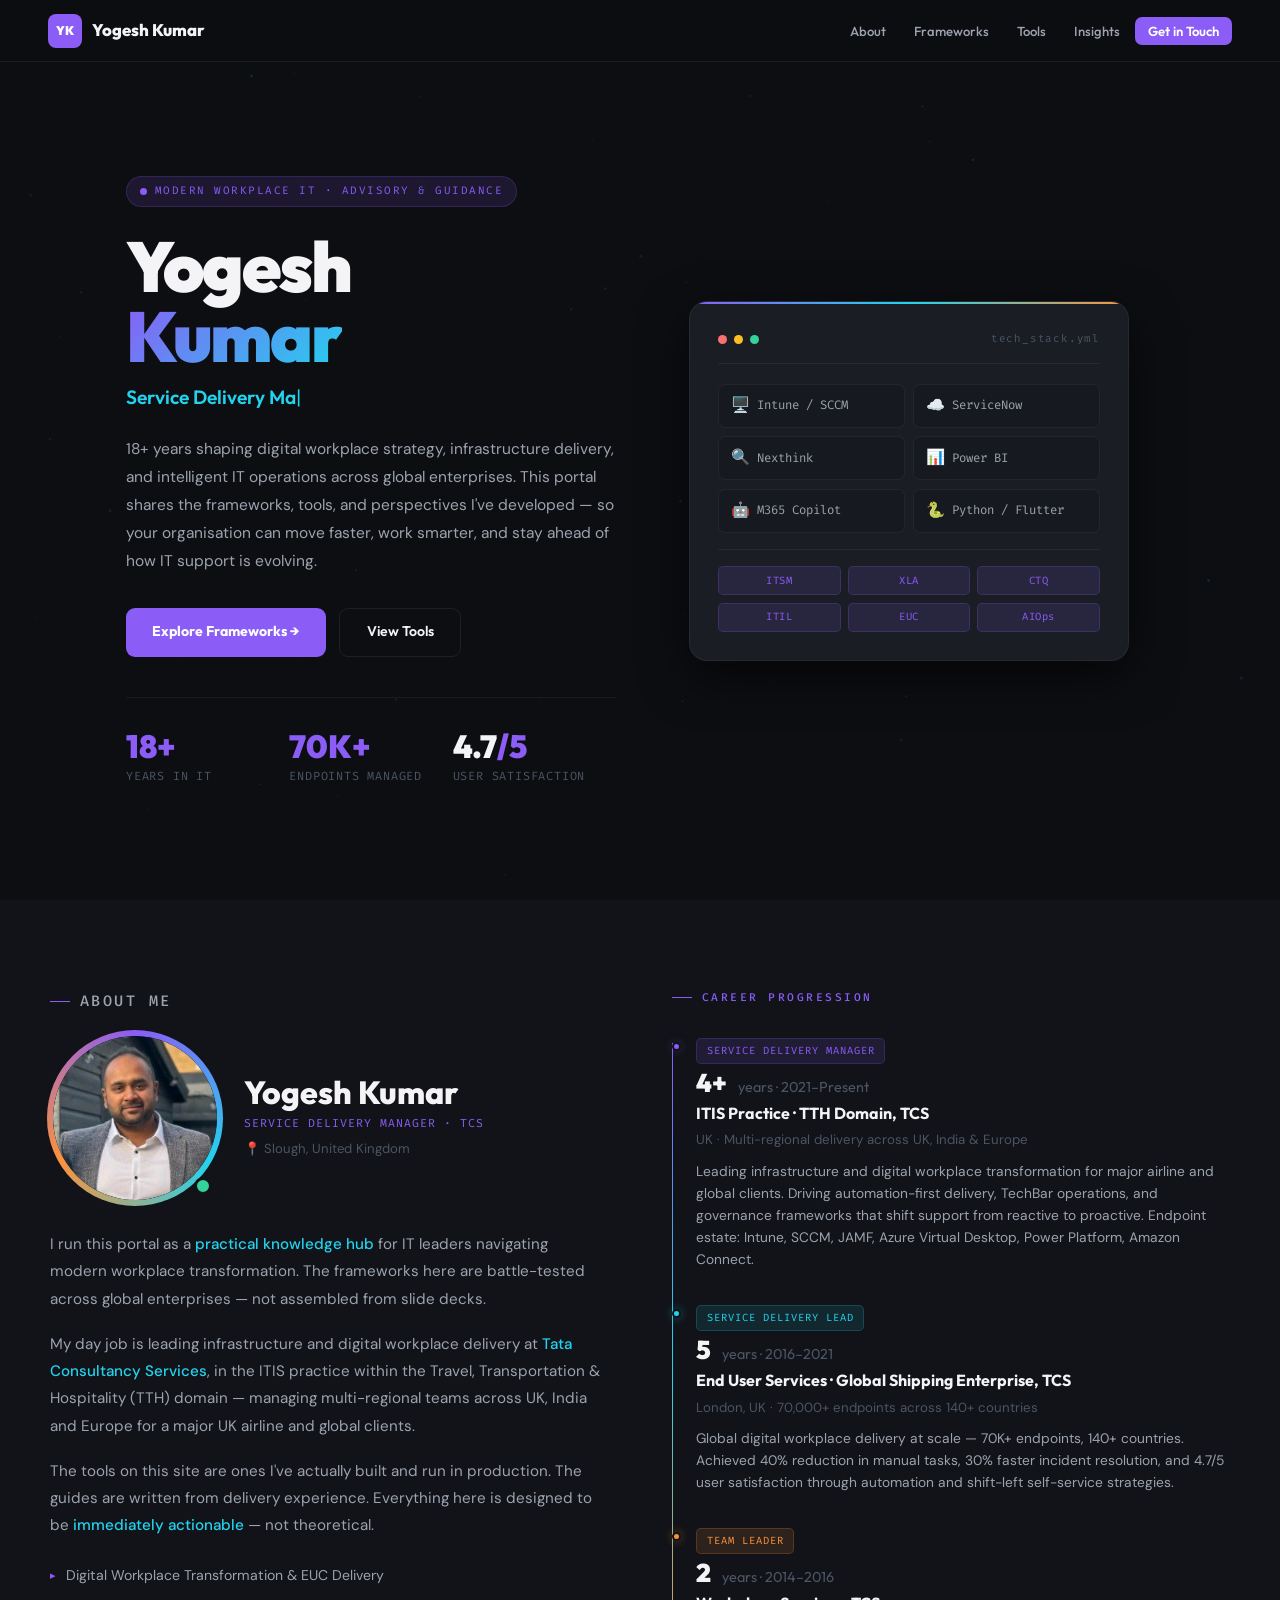
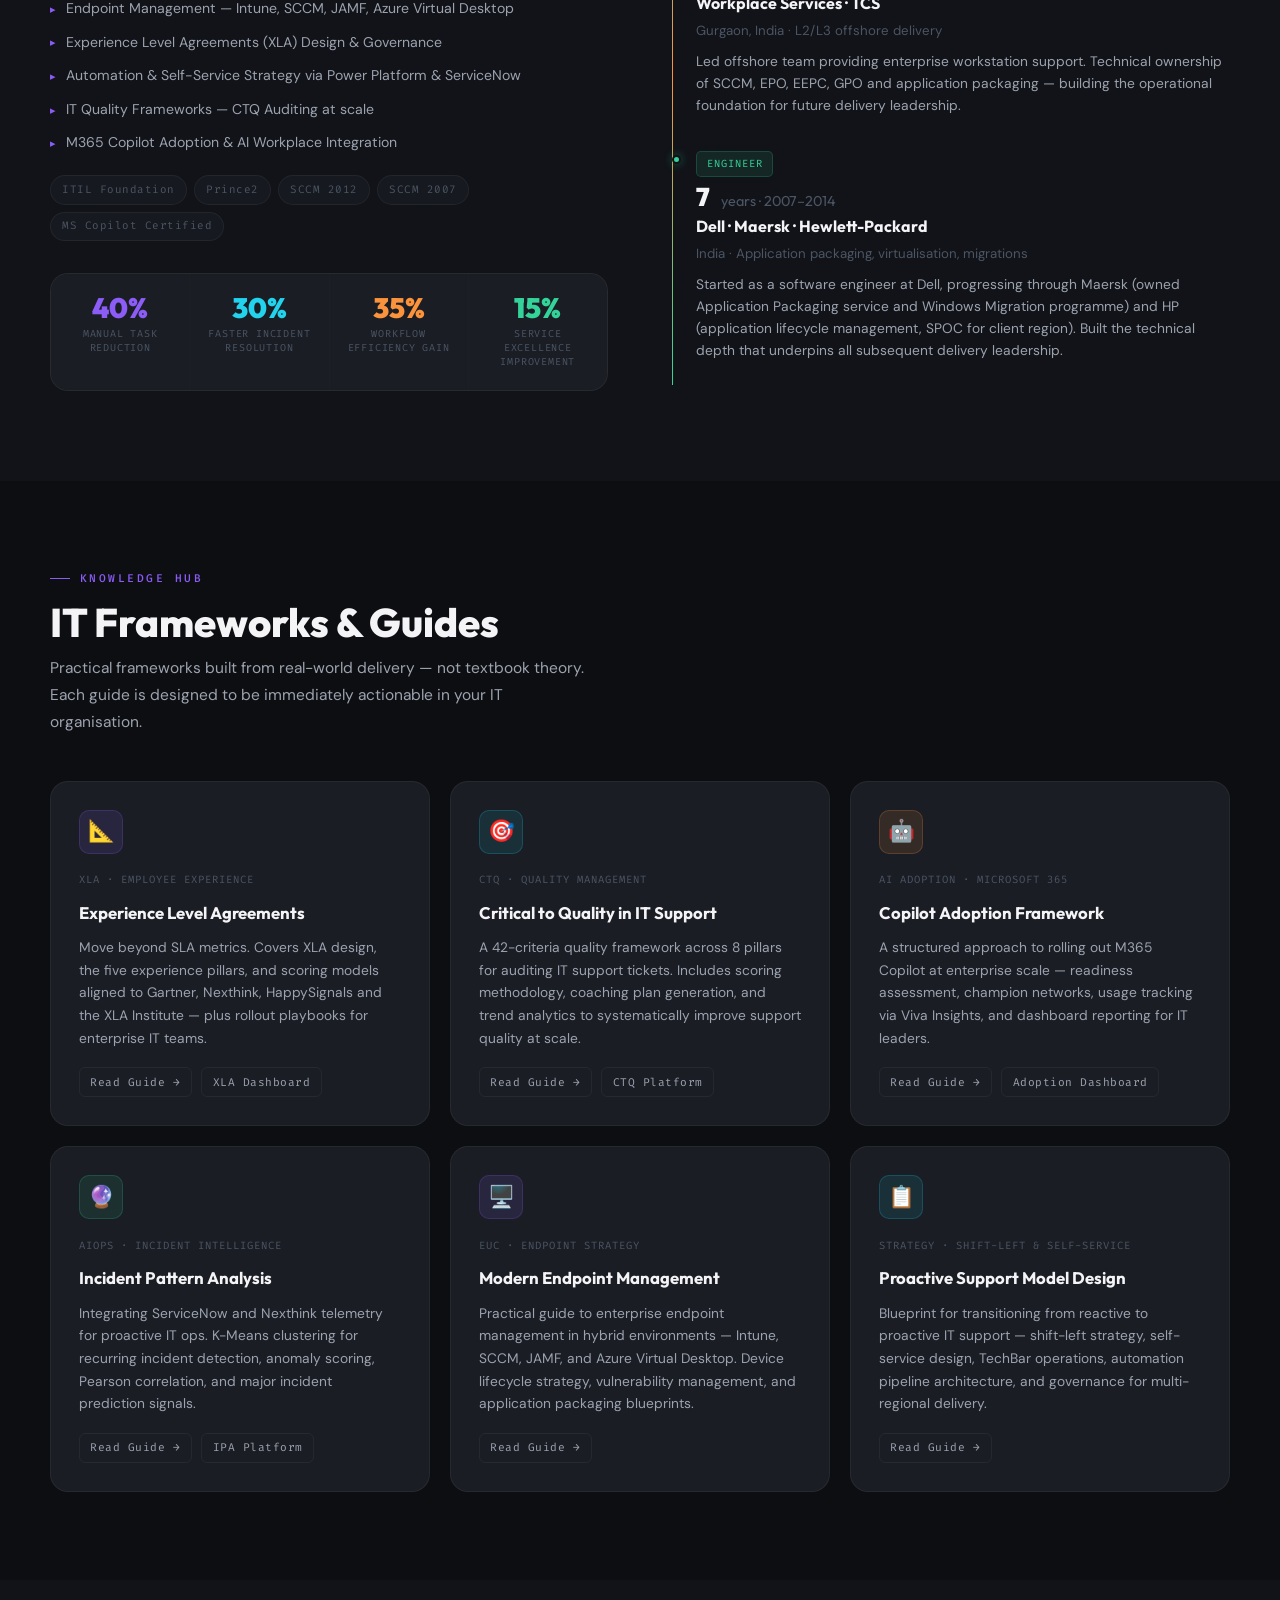
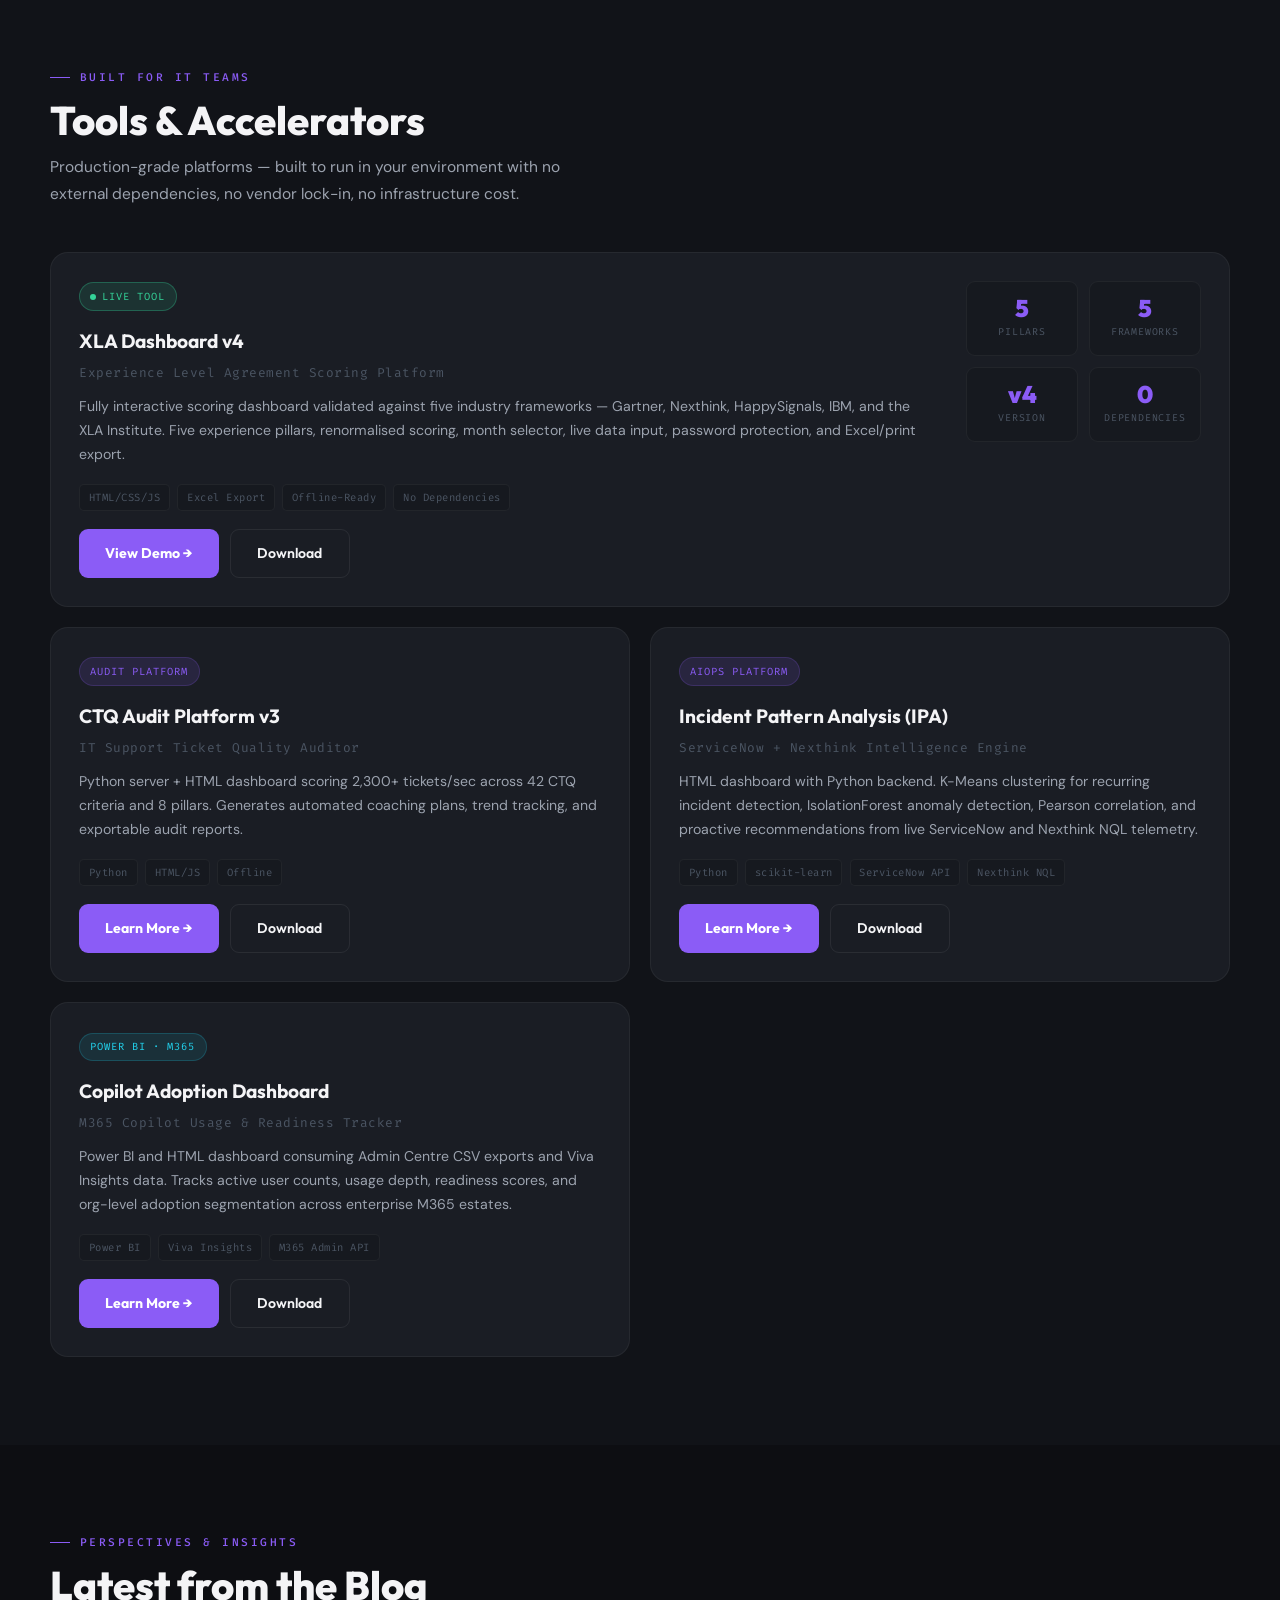
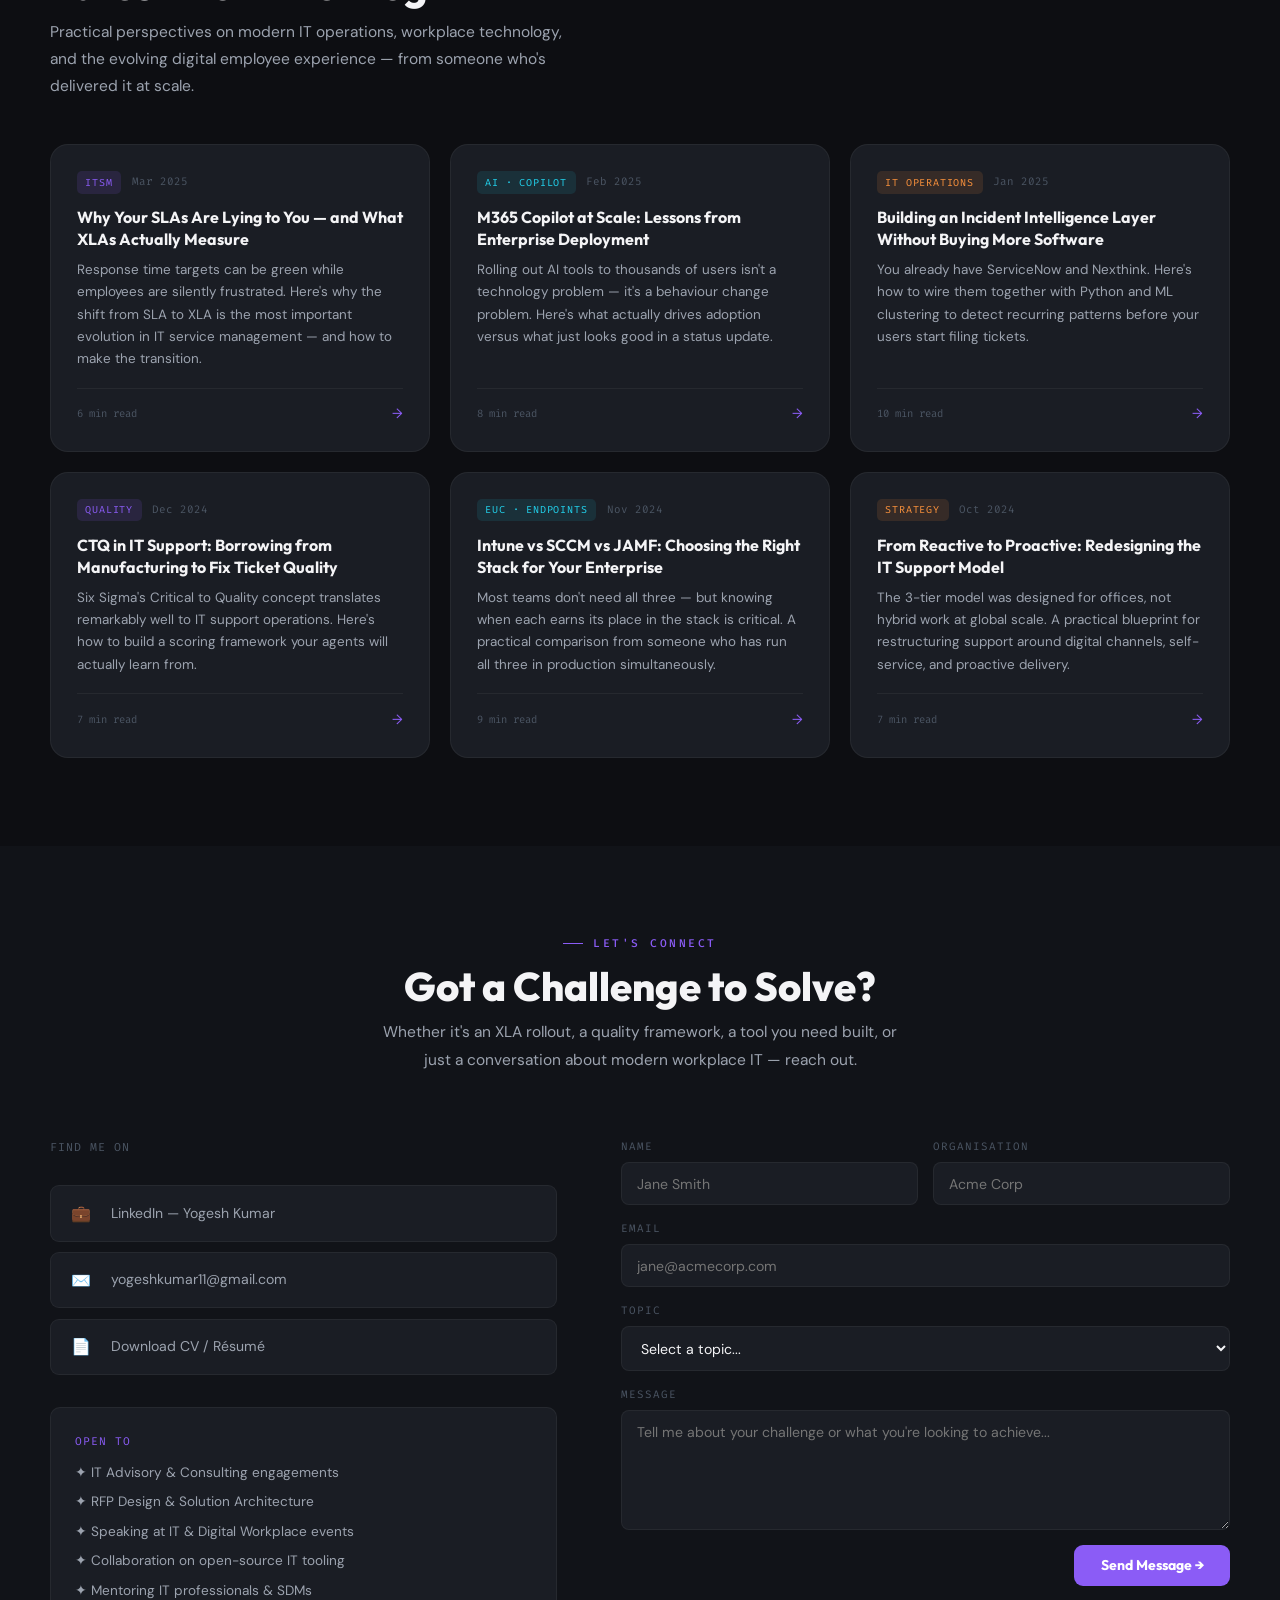
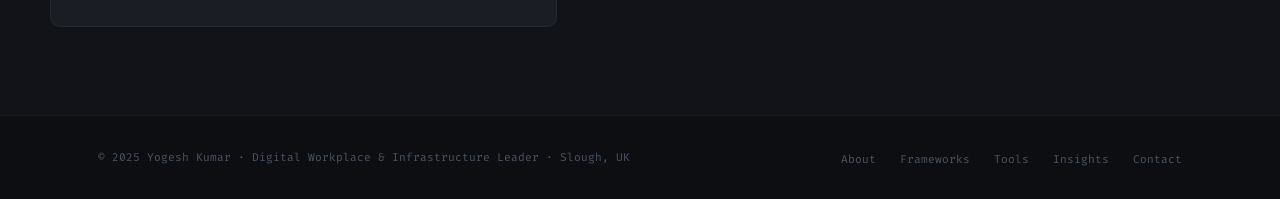
==== commit ce561181: "Add files via upload" ====
--- a/index.html
+++ b/index.html
@@ -1,149 +1,22 @@
 <!DOCTYPE html>
 <html lang="en">
 <head>
-  <meta charset="UTF-8" />
-  <meta name="viewport" content="width=device-width, initial-scale=1.0" />
-  <title>Yogesh Kumar — Digital Workplace & Infrastructure Delivery Leader</title>
-  <meta name="description" content="18+ years of digital workplace transformation, infrastructure delivery and end-user computing leadership. XLA frameworks, CTQ tooling, and modern IT guidance by Yogesh Kumar." />
-  <meta name="theme-color" content="#020a14" />
-  <meta property="og:title" content="Yogesh Kumar — Digital Workplace Leader" />
-  <meta property="og:description" content="Frameworks, tools and guides for modern IT operations." />
-  <meta property="og:type" content="website" />
-  <link rel="stylesheet" href="assets/css/style.css" />
-  <link rel="icon" href="data:image/svg+xml,<svg xmlns='http://www.w3.org/2000/svg' viewBox='0 0 32 32'><rect width='32' height='32' rx='7' fill='%2300d4ff'/><text x='16' y='23' text-anchor='middle' font-family='sans-serif' font-weight='900' font-size='16' fill='%23000'>YK</text></svg>" />
-  <style>
-    /* ── Profile Photo ── */
-    .profile-photo-wrap {
-      position: relative;
-      width: 180px;
-      height: 180px;
-      flex-shrink: 0;
-    }
-    .profile-photo-ring {
-      position: absolute;
-      inset: -4px;
-      border-radius: 50%;
-      background: conic-gradient(var(--accent), var(--accent2), var(--accent));
-      animation: spin 6s linear infinite;
-      z-index: 0;
-    }
-    @keyframes spin { to { transform: rotate(360deg); } }
-    .profile-photo-mask {
-      position: absolute;
-      inset: 3px;
-      border-radius: 50%;
-      background: var(--bg-0);
-      z-index: 1;
-      overflow: hidden;
-    }
-    .profile-photo-mask img {
-      width: 100%;
-      height: 100%;
-      object-fit: cover;
-      border-radius: 50%;
-    }
-    .profile-status {
-      position: absolute;
-      bottom: 6px; right: 6px;
-      z-index: 2;
-      width: 20px; height: 20px;
-      border-radius: 50%;
-      background: #22c55e;
-      border: 3px solid var(--bg-0);
-      box-shadow: 0 0 12px rgba(34,197,94,0.6);
-    }
-    /* ── About Name Block ── */
-    .about-name-block {
-      display: flex;
-      align-items: center;
-      gap: 1.75rem;
-      margin-bottom: 2rem;
-    }
-    .about-name-text h2 {
-      font-family: var(--font-display);
-      font-size: clamp(1.6rem, 3vw, 2.2rem);
-      font-weight: 800;
-      color: var(--text-1);
-      line-height: 1.1;
-      margin-bottom: 0.25rem;
-    }
-    .about-name-text .role-tag {
-      font-family: var(--font-mono);
-      font-size: 0.75rem;
-      color: var(--accent);
-      letter-spacing: 1.2px;
-      text-transform: uppercase;
-    }
-    .about-name-text .location-tag {
-      display: flex;
-      align-items: center;
-      gap: 5px;
-      font-size: 0.82rem;
-      color: var(--text-3);
-      margin-top: 0.3rem;
-    }
-    /* ── Achievement Banner ── */
-    .achievement-strip {
-      display: grid;
-      grid-template-columns: repeat(4, 1fr);
-      gap: 1rem;
-      margin: 2.5rem 0 0;
-      padding: 1.5rem;
-      background: var(--bg-card);
-      border: 1px solid var(--border-soft);
-      border-radius: var(--radius-lg);
-    }
-    .ach-item {
-      text-align: center;
-      padding: 0.75rem;
-    }
-    .ach-val {
-      font-family: var(--font-display);
-      font-size: 1.85rem;
-      font-weight: 800;
-      color: var(--accent);
-      line-height: 1;
-      margin-bottom: 5px;
-    }
-    .ach-label {
-      font-family: var(--font-mono);
-      font-size: 0.67rem;
-      color: var(--text-3);
-      text-transform: uppercase;
-      letter-spacing: 0.8px;
-      line-height: 1.3;
-    }
-    @media(max-width:700px){
-      .achievement-strip { grid-template-columns: 1fr 1fr; }
-      .about-name-block { flex-direction: column; align-items: flex-start; gap: 1rem; }
-    }
-    /* ── Cert chips ── */
-    .cert-chips {
-      display: flex;
-      flex-wrap: wrap;
-      gap: 0.5rem;
-      margin-top: 1.5rem;
-    }
-    .cert-chip {
-      padding: 0.3rem 0.75rem;
-      background: var(--bg-2);
-      border: 1px solid var(--border-soft);
-      border-radius: 99px;
-      font-family: var(--font-mono);
-      font-size: 0.7rem;
-      color: var(--text-2);
-      letter-spacing: 0.5px;
-    }
-  </style>
+  <meta charset="UTF-8"/>
+  <meta name="viewport" content="width=device-width, initial-scale=1.0"/>
+  <title>Yogesh Kumar — Digital Workplace &amp; Infrastructure Leader</title>
+  <meta name="description" content="Modern workplace IT guidance, frameworks, tools and accelerators. 18+ years in digital workplace and infrastructure delivery."/>
+  <meta name="theme-color" content="#0d0e12"/>
+  <link rel="stylesheet" href="assets/css/style.css"/>
+  <link rel="icon" href="data:image/svg+xml,<svg xmlns='http://www.w3.org/2000/svg' viewBox='0 0 32 32'><rect width='32' height='32' rx='7' fill='%238b5cf6'/><text x='16' y='23' text-anchor='middle' font-family='sans-serif' font-weight='900' font-size='16' fill='%23fff'>YK</text></svg>"/>
 </head>
 <body>
 
 <canvas id="bg-canvas"></canvas>
 
-<!-- ═══ NAVIGATION ═══════════════════════════════════════════ -->
-<nav id="navbar" role="navigation" aria-label="Main navigation">
-  <a href="#hero" class="nav-logo" aria-label="Yogesh Kumar home">
-    <div class="nav-logo-badge" aria-hidden="true">YK</div>
+<!-- NAV -->
+<nav id="navbar" role="navigation">
+  <a href="#hero" class="nav-logo">
+    <div class="nav-logo-badge">YK</div>
     Yogesh Kumar
   </a>
   <ul class="nav-links" role="list">
@@ -153,59 +26,47 @@
     <li><a href="#blog">Insights</a></li>
     <li><a href="#contact" class="nav-cta">Get in Touch</a></li>
   </ul>
-  <button class="nav-hamburger" aria-label="Toggle menu" aria-expanded="false">
+  <button class="nav-hamburger" aria-label="Toggle menu">
     <span></span><span></span><span></span>
   </button>
 </nav>
 
-<!-- ═══ HERO ═══════════════════════════════════════════════════ -->
-<section id="hero" aria-label="Introduction">
+<!-- HERO -->
+<section id="hero">
   <div class="container">
     <div class="hero-inner">
-
       <div class="hero-content">
-        <div class="hero-tag">
-          Available for Advisory &amp; Consulting
-        </div>
-
-        <h1 class="hero-name">
-          Yogesh<br>
-          <span class="accent-word">Kumar</span>
-        </h1>
-
+        <div class="hero-tag">Modern Workplace IT · Advisory &amp; Guidance</div>
+        <h1 class="hero-name">Yogesh<br><span class="accent-word">Kumar</span></h1>
         <p class="hero-title">
-          <span id="typed-text"></span><span style="color:var(--accent);animation:blink 0.9s step-end infinite">|</span>
+          <span id="typed-text"></span><span style="color:var(--cyan);animation:pulse 0.9s step-end infinite">|</span>
         </p>
-
         <p class="hero-desc">
-          Transformational IT leader with 18+ years driving digital workplace services,
-          infrastructure delivery, and end-user computing across global enterprises.
-          Building proactive, automation-first support models that eliminate manual effort
-          and deliver measurable outcomes.
+          18+ years shaping digital workplace strategy, infrastructure delivery, and intelligent
+          IT operations across global enterprises. This portal shares the frameworks, tools, and
+          perspectives I've developed — so your organisation can move faster, work smarter, and
+          stay ahead of how IT support is evolving.
         </p>
-
         <div class="hero-actions">
           <a href="#frameworks" class="btn-primary">Explore Frameworks →</a>
-          <a href="#tools" class="btn-secondary">View Tools &amp; Accelerators</a>
-        </div>
-
+          <a href="#tools" class="btn-secondary">View Tools</a>
+        </div>
         <div class="hero-stats">
           <div class="stat-item">
             <div class="stat-num"><span data-count="18" data-suffix="+">0+</span></div>
             <div class="stat-label">Years in IT</div>
           </div>
           <div class="stat-item">
-            <div class="stat-num"><span data-count="70" data-suffix="K+">0K+</span></div>
+            <div class="stat-num"><span data-count="70" data-suffix="K+">0</span></div>
             <div class="stat-label">Endpoints Managed</div>
           </div>
           <div class="stat-item">
-            <div class="stat-num">4.7<span style="color:var(--accent);">/5</span></div>
+            <div class="stat-num">4.7<span>/5</span></div>
             <div class="stat-label">User Satisfaction</div>
           </div>
         </div>
       </div>
 
-      <!-- Hero Visual Card -->
       <div class="hero-visual" aria-hidden="true">
         <div class="hero-card">
           <div class="hero-card-header">
@@ -232,61 +93,58 @@
           </div>
         </div>
       </div>
-
     </div>
   </div>
 </section>
 
-<!-- ═══ ABOUT ════════════════════════════════════════════════ -->
-<section id="about" aria-label="About Yogesh Kumar">
+<!-- ABOUT -->
+<section id="about">
   <div class="container section-wrap">
     <div class="about-grid">
 
-      <!-- Left: Bio + Photo -->
+      <!-- Left: Bio -->
       <div class="about-text reveal">
         <p class="section-label">About Me</p>
 
-        <!-- Name + Photo block -->
         <div class="about-name-block">
           <div class="profile-photo-wrap">
             <div class="profile-photo-ring"></div>
             <div class="profile-photo-mask">
-              <img src="assets/img/profile.png" alt="Yogesh Kumar" />
+              <img src="assets/img/profile.png" alt="Yogesh Kumar"/>
             </div>
-            <div class="profile-status" title="Available"></div>
+            <div class="profile-status"></div>
           </div>
           <div class="about-name-text">
             <h2>Yogesh Kumar</h2>
-            <div class="role-tag">Digital Workplace &amp; Infrastructure Leader</div>
+            <div class="role-tag">Service Delivery Manager · TCS</div>
             <div class="location-tag">📍 Slough, United Kingdom</div>
           </div>
         </div>
 
         <p>
-          I'm a <strong>Service Delivery Manager at Tata Consultancy Services</strong>, leading
-          infrastructure and digital workplace transformation for a major UK airline and global clients.
-          With 18+ years of progressive experience, I build proactive, automation-first support models
-          that eliminate manual effort, accelerate self-service adoption, and drive measurable cost savings.
+          I run this portal as a <strong>practical knowledge hub</strong> for IT leaders navigating
+          modern workplace transformation. The frameworks here are battle-tested across global
+          enterprises — not assembled from slide decks.
         </p>
         <p>
-          My work spans from governing multi-regional teams (50+ FTEs) and managing multimillion-pound
-          engagements, to personally building <strong>AI-powered dashboards</strong> and intelligent
-          audit platforms. I translate strategy into operational reality — and operational pain into
-          elegant tooling.
+          My day job is leading infrastructure and digital workplace delivery at
+          <strong>Tata Consultancy Services</strong>, in the ITIS practice within the
+          Travel, Transportation &amp; Hospitality (TTH) domain — managing multi-regional
+          teams across UK, India and Europe for a major UK airline and global clients.
         </p>
         <p>
-          This portal is my working knowledge base: frameworks I've developed and validated, tools
-          I've built for real environments, and perspectives shaped by frontline delivery at scale.
+          The tools on this site are ones I've actually built and run in production.
+          The guides are written from delivery experience. Everything here is designed
+          to be <strong>immediately actionable</strong> — not theoretical.
         </p>
 
         <ul class="expertise-list">
           <li>Digital Workplace Transformation &amp; EUC Delivery</li>
           <li>Endpoint Management — Intune, SCCM, JAMF, Azure Virtual Desktop</li>
-          <li>Experience Level Agreement (XLA) Design &amp; Governance</li>
-          <li>Automation &amp; Self-Service Strategy (Power Platform, ServiceNow)</li>
-          <li>IT Quality Management &amp; CTQ Frameworks</li>
+          <li>Experience Level Agreements (XLA) Design &amp; Governance</li>
+          <li>Automation &amp; Self-Service Strategy via Power Platform &amp; ServiceNow</li>
+          <li>IT Quality Frameworks — CTQ Auditing at scale</li>
           <li>M365 Copilot Adoption &amp; AI Workplace Integration</li>
-          <li>Vendor, Contract &amp; RFP Management</li>
         </ul>
 
         <div class="cert-chips">
@@ -294,108 +152,86 @@
           <span class="cert-chip">Prince2</span>
           <span class="cert-chip">SCCM 2012</span>
           <span class="cert-chip">SCCM 2007</span>
-          <span class="cert-chip">M365 Copilot</span>
-        </div>
-
-        <!-- Key Achievement Strip -->
+          <span class="cert-chip">MS Copilot Certified</span>
+        </div>
+
         <div class="achievement-strip">
           <div class="ach-item">
-            <div class="ach-val">40%</div>
-            <div class="ach-label">Reduction in<br>manual tasks</div>
+            <div class="ach-val v">40%</div>
+            <div class="ach-label">Manual task<br>reduction</div>
           </div>
           <div class="ach-item">
-            <div class="ach-val">30%</div>
+            <div class="ach-val c">30%</div>
             <div class="ach-label">Faster incident<br>resolution</div>
           </div>
           <div class="ach-item">
-            <div class="ach-val">35%</div>
-            <div class="ach-label">Workflow<br>streamlined</div>
+            <div class="ach-val a">35%</div>
+            <div class="ach-label">Workflow<br>efficiency gain</div>
           </div>
           <div class="ach-item">
-            <div class="ach-val">15%</div>
+            <div class="ach-val g">15%</div>
             <div class="ach-label">Service excellence<br>improvement</div>
           </div>
         </div>
       </div>
 
-      <!-- Right: Career Timeline -->
-      <div class="about-timeline reveal" data-delay="150">
-        <p class="section-label" style="margin-bottom:1.75rem">Career Timeline</p>
+      <!-- Right: Condensed Career Timeline -->
+      <div class="reveal" data-delay="150">
+        <p class="section-label" style="margin-bottom:1.75rem">Career Progression</p>
 
         <div class="timeline">
 
           <div class="timeline-item">
-            <div class="timeline-date">Sep 2023 — Present</div>
-            <div class="timeline-role">Service Delivery Manager</div>
-            <div class="timeline-org">Tata Consultancy Services · Luton, UK</div>
+            <div class="timeline-phase phase-sdm">Service Delivery Manager</div>
+            <div class="timeline-years">4+ <em>years · 2021–Present</em></div>
+            <div class="timeline-title">ITIS Practice · TTH Domain, TCS</div>
+            <div class="timeline-context">UK · Multi-regional delivery across UK, India &amp; Europe</div>
             <div class="timeline-desc">
-              Leading infrastructure and digital workplace transformation for a major UK airline.
-              Spearheading governance frameworks, automation-driven service streams, TechBar operations
-              across UK, India and Europe, and EUC / Amazon Connect / Power Platform delivery.
+              Leading infrastructure and digital workplace transformation for major airline and
+              global clients. Driving automation-first delivery, TechBar operations, and
+              governance frameworks that shift support from reactive to proactive.
+              Endpoint estate: Intune, SCCM, JAMF, Azure Virtual Desktop, Power Platform,
+              Amazon Connect.
             </div>
           </div>
 
           <div class="timeline-item">
-            <div class="timeline-date">Jan 2021 — Sep 2023</div>
-            <div class="timeline-role">Service Delivery Manager</div>
-            <div class="timeline-org">Tata Consultancy Services · United Kingdom</div>
+            <div class="timeline-phase phase-lead">Service Delivery Lead</div>
+            <div class="timeline-years">5 <em>years · 2016–2021</em></div>
+            <div class="timeline-title">End User Services · Global Shipping Enterprise, TCS</div>
+            <div class="timeline-context">London, UK · 70,000+ endpoints across 140+ countries</div>
             <div class="timeline-desc">
-              Led enterprise-wide Workplace Services for endpoint management, security, and compliance.
-              Managed Intune, SCCM, JAMF, GPO, Azure Virtual Desktop, vulnerability management, and
-              application packaging across the endpoint estate.
+              Global digital workplace delivery at scale — 70K+ endpoints, 140+ countries.
+              Achieved 40% reduction in manual tasks, 30% faster incident resolution, and
+              4.7/5 user satisfaction through automation and shift-left self-service strategies.
             </div>
           </div>
 
           <div class="timeline-item">
-            <div class="timeline-date">May 2016 — Jul 2021</div>
-            <div class="timeline-role">Service Delivery Lead — End User Services</div>
-            <div class="timeline-org">Tata Consultancy Services · London, UK</div>
+            <div class="timeline-phase phase-tl">Team Leader</div>
+            <div class="timeline-years">2 <em>years · 2014–2016</em></div>
+            <div class="timeline-title">Workplace Services · TCS</div>
+            <div class="timeline-context">Gurgaon, India · L2/L3 offshore delivery</div>
             <div class="timeline-desc">
-              Global digital workplace delivery for a leading shipping enterprise — 70,000+ endpoints
-              across 140+ countries. Delivered 40% manual task reduction, 30% faster incident resolution,
-              and 4.7/5 user satisfaction through automation and shift-left strategies.
+              Led offshore team providing enterprise workstation support. Technical ownership of
+              SCCM, EPO, EEPC, GPO and application packaging — building the operational
+              foundation for future delivery leadership.
             </div>
           </div>
 
           <div class="timeline-item">
-            <div class="timeline-date">Apr 2014 — May 2016</div>
-            <div class="timeline-role">Service Delivery Lead — Workplace Services</div>
-            <div class="timeline-org">Tata Consultancy Services · Gurgaon, India</div>
+            <div class="timeline-phase phase-eng">Engineer</div>
+            <div class="timeline-years">7 <em>years · 2007–2014</em></div>
+            <div class="timeline-title">Dell · Maersk · Hewlett-Packard</div>
+            <div class="timeline-context">India · Application packaging, virtualisation, migrations</div>
             <div class="timeline-desc">
-              Managed a 30+ member offshore team for L2/L3 enterprise workstation support.
-              Technical ownership of SCCM, EPO, EEPC, Right Fax, GPO and application packaging.
+              Started as a software engineer at Dell, progressing through Maersk (owned
+              Application Packaging service and Windows Migration programme) and HP
+              (application lifecycle management, SPOC for client region). Built the
+              technical depth that underpins all subsequent delivery leadership.
             </div>
           </div>
 
-          <div class="timeline-item">
-            <div class="timeline-date">Feb 2012 — Mar 2014</div>
-            <div class="timeline-role">Service Delivery Lead</div>
-            <div class="timeline-org">Hewlett-Packard · Pune, India</div>
-            <div class="timeline-desc">
-              Application packaging service delivery, end-to-end application lifecycle management,
-              and WPS project coordination as regional SPOC.
-            </div>
-          </div>
-
-          <div class="timeline-item">
-            <div class="timeline-date">Jun 2009 — Jan 2012</div>
-            <div class="timeline-role">Team Leader / Service Owner — App Packaging</div>
-            <div class="timeline-org">Maersk Global Service Centres · Pune, India</div>
-            <div class="timeline-desc">
-              End-to-end ownership of Application Packaging service and Windows Migration programme.
-            </div>
-          </div>
-
-          <div class="timeline-item">
-            <div class="timeline-date">Aug 2007 — Jun 2009</div>
-            <div class="timeline-role">Software Engineer Analyst</div>
-            <div class="timeline-org">Dell · India</div>
-            <div class="timeline-desc">
-              Application repackaging, virtualisation, and ACR for Windows XP and Vista.
-              Contributed to automation tooling initiatives.
-            </div>
-          </div>
-
         </div>
       </div>
 
@@ -403,8 +239,8 @@
   </div>
 </section>
 
-<!-- ═══ FRAMEWORKS ════════════════════════════════════════════ -->
-<section id="frameworks" aria-label="IT Frameworks and Guides">
+<!-- FRAMEWORKS -->
+<section id="frameworks">
   <div class="container section-wrap">
     <div class="reveal">
       <p class="section-label">Knowledge Hub</p>
@@ -417,89 +253,65 @@
 
     <div class="frameworks-grid">
 
-      <div class="fw-card reveal" data-delay="0">
-        <div class="fw-icon fw-icon-cyan">📐</div>
+      <div class="fw-card c1 reveal" data-delay="0">
+        <div class="fw-icon i1">📐</div>
         <div class="fw-tag">XLA · Employee Experience</div>
         <h3 class="fw-title">Experience Level Agreements</h3>
-        <p class="fw-desc">
-          Move beyond SLA metrics. Covers XLA design principles, the five experience pillars,
-          and validated scoring models aligned to Gartner, Nexthink, HappySignals and the
-          XLA Institute — plus rollout playbooks for enterprise IT teams.
-        </p>
+        <p class="fw-desc">Move beyond SLA metrics. Covers XLA design, the five experience pillars, and scoring models aligned to Gartner, Nexthink, HappySignals and the XLA Institute — plus rollout playbooks for enterprise IT teams.</p>
         <div class="fw-links">
           <a href="#" class="fw-link">Read Guide →</a>
           <a href="#tools" class="fw-link">XLA Dashboard</a>
         </div>
       </div>
 
-      <div class="fw-card reveal" data-delay="80">
-        <div class="fw-icon fw-icon-purple">🎯</div>
+      <div class="fw-card c2 reveal" data-delay="80">
+        <div class="fw-icon i2">🎯</div>
         <div class="fw-tag">CTQ · Quality Management</div>
         <h3 class="fw-title">Critical to Quality in IT Support</h3>
-        <p class="fw-desc">
-          A 42-criteria quality framework across 8 pillars for auditing IT support tickets.
-          Includes scoring methodology, coaching plan generation, and trend analytics to
-          systematically improve agent performance at scale.
-        </p>
+        <p class="fw-desc">A 42-criteria quality framework across 8 pillars for auditing IT support tickets. Includes scoring methodology, coaching plan generation, and trend analytics to systematically improve support quality at scale.</p>
         <div class="fw-links">
           <a href="#" class="fw-link">Read Guide →</a>
-          <a href="#tools" class="fw-link">CTQ Audit Platform</a>
-        </div>
-      </div>
-
-      <div class="fw-card reveal" data-delay="160">
-        <div class="fw-icon fw-icon-amber">🤖</div>
+          <a href="#tools" class="fw-link">CTQ Platform</a>
+        </div>
+      </div>
+
+      <div class="fw-card c3 reveal" data-delay="160">
+        <div class="fw-icon i3">🤖</div>
         <div class="fw-tag">AI Adoption · Microsoft 365</div>
         <h3 class="fw-title">Copilot Adoption Framework</h3>
-        <p class="fw-desc">
-          A structured approach to rolling out M365 Copilot at enterprise scale — from readiness
-          assessment and champion networks to usage tracking via Viva Insights and Admin Centre
-          reporting dashboards.
-        </p>
+        <p class="fw-desc">A structured approach to rolling out M365 Copilot at enterprise scale — readiness assessment, champion networks, usage tracking via Viva Insights, and dashboard reporting for IT leaders.</p>
         <div class="fw-links">
           <a href="#" class="fw-link">Read Guide →</a>
           <a href="#tools" class="fw-link">Adoption Dashboard</a>
         </div>
       </div>
 
-      <div class="fw-card reveal" data-delay="240">
-        <div class="fw-icon fw-icon-green">🔮</div>
+      <div class="fw-card c4 reveal" data-delay="240">
+        <div class="fw-icon i4">🔮</div>
         <div class="fw-tag">AIOps · Incident Intelligence</div>
         <h3 class="fw-title">Incident Pattern Analysis</h3>
-        <p class="fw-desc">
-          Integrating ServiceNow and Nexthink telemetry for proactive IT operations. Covers
-          K-Means clustering for recurring incident detection, anomaly scoring via IsolationForest,
-          Pearson correlation analysis, and major incident prediction signals.
-        </p>
+        <p class="fw-desc">Integrating ServiceNow and Nexthink telemetry for proactive IT ops. K-Means clustering for recurring incident detection, anomaly scoring, Pearson correlation, and major incident prediction signals.</p>
         <div class="fw-links">
           <a href="#" class="fw-link">Read Guide →</a>
           <a href="#tools" class="fw-link">IPA Platform</a>
         </div>
       </div>
 
-      <div class="fw-card reveal" data-delay="320">
-        <div class="fw-icon fw-icon-cyan">🖥️</div>
+      <div class="fw-card c1 reveal" data-delay="320">
+        <div class="fw-icon i1">🖥️</div>
         <div class="fw-tag">EUC · Endpoint Strategy</div>
         <h3 class="fw-title">Modern Endpoint Management</h3>
-        <p class="fw-desc">
-          A practical guide to enterprise endpoint management — covering Intune, SCCM, JAMF
-          and Azure Virtual Desktop in hybrid environments. Device lifecycle strategy,
-          vulnerability management, and application packaging blueprints.
-        </p>
+        <p class="fw-desc">Practical guide to enterprise endpoint management in hybrid environments — Intune, SCCM, JAMF, and Azure Virtual Desktop. Device lifecycle strategy, vulnerability management, and application packaging blueprints.</p>
         <div class="fw-links">
           <a href="#" class="fw-link">Read Guide →</a>
         </div>
       </div>
 
-      <div class="fw-card reveal" data-delay="400">
-        <div class="fw-icon fw-icon-purple">📋</div>
-        <div class="fw-tag">Strategy · Shift-Left & Self-Service</div>
+      <div class="fw-card c2 reveal" data-delay="400">
+        <div class="fw-icon i2">📋</div>
+        <div class="fw-tag">Strategy · Shift-Left &amp; Self-Service</div>
         <h3 class="fw-title">Proactive Support Model Design</h3>
-        <p class="fw-desc">
-          A strategic blueprint for transitioning from reactive to proactive IT support —
-          shift-left strategy, self-service design, TechBar operations, automation
-          pipeline architecture and governance frameworks for multi-regional teams.
-        </p>
+        <p class="fw-desc">Blueprint for transitioning from reactive to proactive IT support — shift-left strategy, self-service design, TechBar operations, automation pipeline architecture, and governance for multi-regional delivery.</p>
         <div class="fw-links">
           <a href="#" class="fw-link">Read Guide →</a>
         </div>
@@ -509,8 +321,8 @@
   </div>
 </section>
 
-<!-- ═══ TOOLS ════════════════════════════════════════════════ -->
-<section id="tools" aria-label="Tools and Accelerators">
+<!-- TOOLS -->
+<section id="tools">
   <div class="container section-wrap">
     <div class="reveal">
       <p class="section-label">Built for IT Teams</p>
@@ -523,23 +335,17 @@
 
     <div class="tools-featured">
 
-      <!-- Featured -->
       <div class="tool-card featured reveal" data-delay="0">
         <div>
           <div class="tool-badge badge-live">Live Tool</div>
           <h3 class="tool-title">XLA Dashboard v4</h3>
           <p class="tool-subtitle">Experience Level Agreement Scoring Platform</p>
-          <p class="tool-desc">
-            A fully interactive scoring dashboard validated against five industry frameworks —
-            Gartner, Nexthink, HappySignals, IBM, and the XLA Institute. Features five
-            experience pillars, renormalised scoring, month selector, live data input,
-            password protection, and Excel/print export. Real data pre-loaded.
-          </p>
+          <p class="tool-desc">Fully interactive scoring dashboard validated against five industry frameworks — Gartner, Nexthink, HappySignals, IBM, and the XLA Institute. Five experience pillars, renormalised scoring, month selector, live data input, password protection, and Excel/print export.</p>
           <div class="tool-stack">
             <span class="stack-tag">HTML/CSS/JS</span>
             <span class="stack-tag">Excel Export</span>
             <span class="stack-tag">Offline-Ready</span>
-            <span class="stack-tag">Password Protected</span>
+            <span class="stack-tag">No Dependencies</span>
           </div>
           <div class="tool-actions">
             <a href="#" class="btn-primary">View Demo →</a>
@@ -547,22 +353,10 @@
           </div>
         </div>
         <div class="tool-metric-grid">
-          <div class="tool-metric">
-            <div class="metric-val">5</div>
-            <div class="metric-label">Pillars</div>
-          </div>
-          <div class="tool-metric">
-            <div class="metric-val">5</div>
-            <div class="metric-label">Frameworks</div>
-          </div>
-          <div class="tool-metric">
-            <div class="metric-val">v4</div>
-            <div class="metric-label">Version</div>
-          </div>
-          <div class="tool-metric">
-            <div class="metric-val">0</div>
-            <div class="metric-label">Dependencies</div>
-          </div>
+          <div class="tool-metric"><div class="metric-val">5</div><div class="metric-label">Pillars</div></div>
+          <div class="tool-metric"><div class="metric-val">5</div><div class="metric-label">Frameworks</div></div>
+          <div class="tool-metric"><div class="metric-val">v4</div><div class="metric-label">Version</div></div>
+          <div class="tool-metric"><div class="metric-val">0</div><div class="metric-label">Dependencies</div></div>
         </div>
       </div>
 
@@ -570,16 +364,10 @@
         <div class="tool-badge badge-tool">Audit Platform</div>
         <h3 class="tool-title">CTQ Audit Platform v3</h3>
         <p class="tool-subtitle">IT Support Ticket Quality Auditor</p>
-        <p class="tool-desc">
-          Two-component architecture: Python HTTP server with pre-compiled regexes
-          scoring <strong>2,300+ tickets/sec</strong>, plus a pure HTML/JS dashboard.
-          42 CTQ criteria across 8 pillars, automated coaching plans, trend tracking,
-          and exportable audit reports.
-        </p>
+        <p class="tool-desc">Python server + HTML dashboard scoring 2,300+ tickets/sec across 42 CTQ criteria and 8 pillars. Generates automated coaching plans, trend tracking, and exportable audit reports.</p>
         <div class="tool-stack">
           <span class="stack-tag">Python</span>
           <span class="stack-tag">HTML/JS</span>
-          <span class="stack-tag">localhost:5000</span>
           <span class="stack-tag">Offline</span>
         </div>
         <div class="tool-actions">
@@ -592,12 +380,7 @@
         <div class="tool-badge badge-tool">AIOps Platform</div>
         <h3 class="tool-title">Incident Pattern Analysis (IPA)</h3>
         <p class="tool-subtitle">ServiceNow + Nexthink Intelligence Engine</p>
-        <p class="tool-desc">
-          Single-file HTML dashboard with Python backend. K-Means clustering for
-          recurring incident detection, IsolationForest anomaly detection, Pearson
-          correlation, and a proactive recommendations engine consuming live
-          ServiceNow and Nexthink NQL telemetry.
-        </p>
+        <p class="tool-desc">HTML dashboard with Python backend. K-Means clustering for recurring incident detection, IsolationForest anomaly detection, Pearson correlation, and proactive recommendations from live ServiceNow and Nexthink NQL telemetry.</p>
         <div class="tool-stack">
           <span class="stack-tag">Python</span>
           <span class="stack-tag">scikit-learn</span>
@@ -614,16 +397,11 @@
         <div class="tool-badge badge-app">Power BI · M365</div>
         <h3 class="tool-title">Copilot Adoption Dashboard</h3>
         <p class="tool-subtitle">M365 Copilot Usage &amp; Readiness Tracker</p>
-        <p class="tool-desc">
-          Power BI and HTML dashboard consuming Admin Centre CSV exports and Viva
-          Insights data. Tracks active user counts, usage depth, readiness scores,
-          and org-level adoption segmentation — built for enterprise M365 estates.
-        </p>
+        <p class="tool-desc">Power BI and HTML dashboard consuming Admin Centre CSV exports and Viva Insights data. Tracks active user counts, usage depth, readiness scores, and org-level adoption segmentation across enterprise M365 estates.</p>
         <div class="tool-stack">
           <span class="stack-tag">Power BI</span>
           <span class="stack-tag">Viva Insights</span>
           <span class="stack-tag">M365 Admin API</span>
-          <span class="stack-tag">HTML/JS</span>
         </div>
         <div class="tool-actions">
           <a href="#" class="btn-primary">Learn More →</a>
@@ -635,174 +413,81 @@
   </div>
 </section>
 
-<!-- ═══ BLOG / INSIGHTS ═══════════════════════════════════════ -->
-<section id="blog" aria-label="Blog and Insights">
+<!-- BLOG -->
+<section id="blog">
   <div class="container section-wrap">
     <div class="reveal">
       <p class="section-label">Perspectives &amp; Insights</p>
       <h2 class="section-title">Latest from the Blog</h2>
-      <p class="section-subtitle">
-        Practical perspectives on modern IT operations, workplace technology,
-        and the evolving digital employee experience — from someone who's
-        delivered it at scale.
-      </p>
-    </div>
-
+      <p class="section-subtitle">Practical perspectives on modern IT operations, workplace technology, and the evolving digital employee experience — from someone who's delivered it at scale.</p>
+    </div>
     <div class="blog-grid">
 
       <article class="blog-card reveal" data-delay="0">
-        <div class="blog-meta">
-          <span class="blog-tag tag-itsm">ITSM</span>
-          <span class="blog-date">Mar 2025</span>
-        </div>
+        <div class="blog-meta"><span class="blog-tag tag-itsm">ITSM</span><span class="blog-date">Mar 2025</span></div>
         <h3 class="blog-title">Why Your SLAs Are Lying to You — and What XLAs Actually Measure</h3>
-        <p class="blog-excerpt">
-          Response time targets can be green while employees are silently frustrated.
-          Here's why the shift from SLA to XLA is the most important evolution
-          in IT service management in a decade — and how to make the transition.
-        </p>
-        <div class="blog-footer">
-          <span class="read-time">6 min read</span>
-          <span class="blog-arrow">→</span>
-        </div>
+        <p class="blog-excerpt">Response time targets can be green while employees are silently frustrated. Here's why the shift from SLA to XLA is the most important evolution in IT service management — and how to make the transition.</p>
+        <div class="blog-footer"><span class="read-time">6 min read</span><span class="blog-arrow">→</span></div>
       </article>
 
       <article class="blog-card reveal" data-delay="80">
-        <div class="blog-meta">
-          <span class="blog-tag tag-ai">AI &amp; Copilot</span>
-          <span class="blog-date">Feb 2025</span>
-        </div>
+        <div class="blog-meta"><span class="blog-tag tag-ai">AI · Copilot</span><span class="blog-date">Feb 2025</span></div>
         <h3 class="blog-title">M365 Copilot at Scale: Lessons from Enterprise Deployment</h3>
-        <p class="blog-excerpt">
-          Rolling out AI tools to thousands of users isn't a technology problem —
-          it's a behaviour change problem. Here's what actually drives adoption
-          versus what just looks good in a leadership status update.
-        </p>
-        <div class="blog-footer">
-          <span class="read-time">8 min read</span>
-          <span class="blog-arrow">→</span>
-        </div>
+        <p class="blog-excerpt">Rolling out AI tools to thousands of users isn't a technology problem — it's a behaviour change problem. Here's what actually drives adoption versus what just looks good in a status update.</p>
+        <div class="blog-footer"><span class="read-time">8 min read</span><span class="blog-arrow">→</span></div>
       </article>
 
       <article class="blog-card reveal" data-delay="160">
-        <div class="blog-meta">
-          <span class="blog-tag tag-ops">IT Operations</span>
-          <span class="blog-date">Jan 2025</span>
-        </div>
+        <div class="blog-meta"><span class="blog-tag tag-ops">IT Operations</span><span class="blog-date">Jan 2025</span></div>
         <h3 class="blog-title">Building an Incident Intelligence Layer Without Buying More Software</h3>
-        <p class="blog-excerpt">
-          You already have ServiceNow and Nexthink. Here's how to wire them together
-          with Python and ML clustering to detect recurring patterns before your
-          users start filing tickets.
-        </p>
-        <div class="blog-footer">
-          <span class="read-time">10 min read</span>
-          <span class="blog-arrow">→</span>
-        </div>
+        <p class="blog-excerpt">You already have ServiceNow and Nexthink. Here's how to wire them together with Python and ML clustering to detect recurring patterns before your users start filing tickets.</p>
+        <div class="blog-footer"><span class="read-time">10 min read</span><span class="blog-arrow">→</span></div>
       </article>
 
       <article class="blog-card reveal" data-delay="240">
-        <div class="blog-meta">
-          <span class="blog-tag tag-itsm">Quality</span>
-          <span class="blog-date">Dec 2024</span>
-        </div>
+        <div class="blog-meta"><span class="blog-tag tag-itsm">Quality</span><span class="blog-date">Dec 2024</span></div>
         <h3 class="blog-title">CTQ in IT Support: Borrowing from Manufacturing to Fix Ticket Quality</h3>
-        <p class="blog-excerpt">
-          Six Sigma's Critical to Quality concept translates remarkably well to IT
-          support operations. Here's how to build a scoring framework your agents
-          will actually learn from — not just pass an audit on.
-        </p>
-        <div class="blog-footer">
-          <span class="read-time">7 min read</span>
-          <span class="blog-arrow">→</span>
-        </div>
+        <p class="blog-excerpt">Six Sigma's Critical to Quality concept translates remarkably well to IT support operations. Here's how to build a scoring framework your agents will actually learn from.</p>
+        <div class="blog-footer"><span class="read-time">7 min read</span><span class="blog-arrow">→</span></div>
       </article>
 
       <article class="blog-card reveal" data-delay="320">
-        <div class="blog-meta">
-          <span class="blog-tag tag-ai">EUC / Endpoints</span>
-          <span class="blog-date">Nov 2024</span>
-        </div>
+        <div class="blog-meta"><span class="blog-tag tag-ai">EUC · Endpoints</span><span class="blog-date">Nov 2024</span></div>
         <h3 class="blog-title">Intune vs SCCM vs JAMF: Choosing the Right Stack for Your Enterprise</h3>
-        <p class="blog-excerpt">
-          Most teams don't need all three — but knowing when each tool earns its place
-          in the stack is critical. A practical comparison from someone who's run all
-          three in production simultaneously.
-        </p>
-        <div class="blog-footer">
-          <span class="read-time">9 min read</span>
-          <span class="blog-arrow">→</span>
-        </div>
+        <p class="blog-excerpt">Most teams don't need all three — but knowing when each earns its place in the stack is critical. A practical comparison from someone who has run all three in production simultaneously.</p>
+        <div class="blog-footer"><span class="read-time">9 min read</span><span class="blog-arrow">→</span></div>
       </article>
 
       <article class="blog-card reveal" data-delay="400">
-        <div class="blog-meta">
-          <span class="blog-tag tag-ops">Strategy</span>
-          <span class="blog-date">Oct 2024</span>
-        </div>
+        <div class="blog-meta"><span class="blog-tag tag-ops">Strategy</span><span class="blog-date">Oct 2024</span></div>
         <h3 class="blog-title">From Reactive to Proactive: Redesigning the IT Support Model</h3>
-        <p class="blog-excerpt">
-          The 3-tier model was designed for offices, not hybrid work at global scale.
-          A practical blueprint for restructuring support around digital channels,
-          self-service, and proactive delivery — drawn from managing 70K+ endpoints
-          across 140+ countries.
-        </p>
-        <div class="blog-footer">
-          <span class="read-time">7 min read</span>
-          <span class="blog-arrow">→</span>
-        </div>
+        <p class="blog-excerpt">The 3-tier model was designed for offices, not hybrid work at global scale. A practical blueprint for restructuring support around digital channels, self-service, and proactive delivery.</p>
+        <div class="blog-footer"><span class="read-time">7 min read</span><span class="blog-arrow">→</span></div>
       </article>
 
     </div>
   </div>
 </section>
 
-<!-- ═══ CONTACT ═══════════════════════════════════════════════ -->
-<section id="contact" aria-label="Contact">
+<!-- CONTACT -->
+<section id="contact">
   <div class="container section-wrap">
     <div class="reveal" style="text-align:center;margin-bottom:4rem;">
       <p class="section-label" style="justify-content:center;">Let's Connect</p>
       <h2 class="section-title" style="text-align:center;">Got a Challenge to Solve?</h2>
-      <p class="section-subtitle" style="margin:0 auto;">
-        Whether it's an XLA rollout, a quality framework, a tool you need built,
-        or just a conversation about modern workplace IT — reach out.
-      </p>
-    </div>
-
+      <p class="section-subtitle" style="margin:0 auto;">Whether it's an XLA rollout, a quality framework, a tool you need built, or just a conversation about modern workplace IT — reach out.</p>
+    </div>
     <div class="contact-inner">
-
       <div class="reveal">
-        <p style="font-family:var(--font-mono);font-size:0.72rem;letter-spacing:1px;text-transform:uppercase;color:var(--text-3);margin-bottom:0.5rem;">Find me on</p>
+        <p style="font-family:var(--font-mono);font-size:.72rem;letter-spacing:1px;text-transform:uppercase;color:var(--text-3);margin-bottom:.5rem;">Find me on</p>
         <ul class="contact-links">
-          <li>
-            <a href="https://linkedin.com/in/yogeshkumar-41933124" target="_blank" rel="noopener">
-              <span class="contact-icon">💼</span>
-              LinkedIn — Yogesh Kumar
-            </a>
-          </li>
-          <li>
-            <a href="mailto:yogeshkumar11@gmail.com">
-              <span class="contact-icon">✉️</span>
-              yogeshkumar11@gmail.com
-            </a>
-          </li>
-          <li>
-            <a href="tel:+447448228687">
-              <span class="contact-icon">📞</span>
-              +44 7448 228687
-            </a>
-          </li>
-          <li>
-            <a href="#" target="_blank" rel="noopener">
-              <span class="contact-icon">📄</span>
-              Download CV / Résumé
-            </a>
-          </li>
+          <li><a href="https://linkedin.com/in/yogeshkumar-41933124" target="_blank" rel="noopener"><span class="contact-icon">💼</span>LinkedIn — Yogesh Kumar</a></li>
+          <li><a href="mailto:yogeshkumar11@gmail.com"><span class="contact-icon">✉️</span>yogeshkumar11@gmail.com</a></li>
+          <li><a href="#"><span class="contact-icon">📄</span>Download CV / Résumé</a></li>
         </ul>
-
-        <div style="margin-top:2rem;padding:1.5rem;background:var(--bg-card);border:1px solid var(--border-soft);border-radius:var(--radius);font-size:0.85rem;color:var(--text-2);">
-          <p style="font-family:var(--font-mono);font-size:0.7rem;color:var(--accent);letter-spacing:1px;text-transform:uppercase;margin-bottom:0.6rem;">Open to</p>
-          <ul style="list-style:none;display:flex;flex-direction:column;gap:0.4rem;">
+        <div style="margin-top:2rem;padding:1.5rem;background:var(--bg-card);border:1px solid var(--border-card);border-radius:var(--radius);font-size:.85rem;color:var(--text-2);">
+          <p style="font-family:var(--font-mono);font-size:.7rem;color:var(--violet);letter-spacing:1px;text-transform:uppercase;margin-bottom:.6rem;">Open to</p>
+          <ul style="list-style:none;display:flex;flex-direction:column;gap:.4rem;">
             <li>✦ IT Advisory &amp; Consulting engagements</li>
             <li>✦ RFP Design &amp; Solution Architecture</li>
             <li>✦ Speaking at IT &amp; Digital Workplace events</li>
@@ -811,57 +496,39 @@
           </ul>
         </div>
       </div>
-
       <div class="reveal" data-delay="120">
         <form id="contact-form" class="contact-form" novalidate>
           <div class="form-row">
-            <div class="form-group">
-              <label for="cf-name">Name</label>
-              <input type="text" id="cf-name" name="name" placeholder="Jane Smith" required />
-            </div>
-            <div class="form-group">
-              <label for="cf-org">Organisation</label>
-              <input type="text" id="cf-org" name="org" placeholder="Acme Corp" />
-            </div>
-          </div>
-          <div class="form-group">
-            <label for="cf-email">Email</label>
-            <input type="email" id="cf-email" name="email" placeholder="jane@acmecorp.com" required />
-          </div>
+            <div class="form-group"><label for="cf-name">Name</label><input type="text" id="cf-name" name="name" placeholder="Jane Smith" required/></div>
+            <div class="form-group"><label for="cf-org">Organisation</label><input type="text" id="cf-org" name="org" placeholder="Acme Corp"/></div>
+          </div>
+          <div class="form-group"><label for="cf-email">Email</label><input type="email" id="cf-email" name="email" placeholder="jane@acmecorp.com" required/></div>
           <div class="form-group">
             <label for="cf-topic">Topic</label>
             <select id="cf-topic" name="topic">
               <option value="">Select a topic...</option>
-              <option value="xla">XLA Programme &amp; Frameworks</option>
-              <option value="ctq">IT Quality &amp; CTQ Auditing</option>
-              <option value="copilot">M365 Copilot Adoption</option>
-              <option value="euc">Endpoint Management Strategy</option>
-              <option value="tool">Custom Tool Development</option>
-              <option value="advisory">General IT Advisory</option>
-              <option value="other">Other</option>
+              <option>XLA Programme &amp; Frameworks</option>
+              <option>IT Quality &amp; CTQ Auditing</option>
+              <option>M365 Copilot Adoption</option>
+              <option>Endpoint Management Strategy</option>
+              <option>Custom Tool Development</option>
+              <option>General IT Advisory</option>
+              <option>Other</option>
             </select>
           </div>
-          <div class="form-group">
-            <label for="cf-message">Message</label>
-            <textarea id="cf-message" name="message" placeholder="Tell me about your challenge or what you're looking to achieve..."></textarea>
-          </div>
-          <div class="form-submit">
-            <button type="submit" class="btn-primary">Send Message →</button>
-          </div>
+          <div class="form-group"><label for="cf-message">Message</label><textarea id="cf-message" name="message" placeholder="Tell me about your challenge or what you're looking to achieve..."></textarea></div>
+          <div class="form-submit"><button type="submit" class="btn-primary">Send Message →</button></div>
         </form>
       </div>
-
     </div>
   </div>
 </section>
 
-<!-- ═══ FOOTER ════════════════════════════════════════════════ -->
+<!-- FOOTER -->
 <footer>
   <div class="container">
     <div class="footer-inner">
-      <p class="footer-copy">
-        © 2025 Yogesh Kumar · Digital Workplace &amp; Infrastructure Leader · Slough, UK
-      </p>
+      <p class="footer-copy">© 2025 Yogesh Kumar · Digital Workplace &amp; Infrastructure Leader · Slough, UK</p>
       <ul class="footer-links">
         <li><a href="#about">About</a></li>
         <li><a href="#frameworks">Frameworks</a></li>
@@ -875,15 +542,14 @@
 
 <script src="assets/js/main.js"></script>
 <script>
-  // Update typed phrases to match real roles
-  window._typedPhrases = [
-    'Service Delivery Manager',
-    'Digital Workplace Architect',
-    'Infrastructure Delivery Leader',
-    'Automation-First IT Leader',
-    'XLA & ITSM Strategist',
-    'EUC & Endpoint Specialist'
-  ];
+window._typedPhrases = [
+  'Service Delivery Manager',
+  'Digital Workplace Architect',
+  'Infrastructure Delivery Leader',
+  'Automation-First IT Leader',
+  'XLA &amp; ITSM Strategist',
+  'EUC &amp; Endpoint Specialist'
+];
 </script>
 </body>
 </html>
--- a/assets/css/style.css
+++ b/assets/css/style.css
@@ -1,1146 +1,240 @@
 /* ============================================================
-   YOGESH K — Digital Workplace Portal
-   style.css | Dark Tech-Forward Theme
+   YOGESH KUMAR — Digital Workplace Portal
+   style.css | Editorial Dark Theme v3
    ============================================================ */
 
-@import url('https://fonts.googleapis.com/css2?family=Syne:wght@400;500;600;700;800&family=DM+Sans:ital,opsz,wght@0,9..40,300;0,9..40,400;0,9..40,500;1,9..40,300&family=JetBrains+Mono:wght@300;400;500&display=swap');
-
-/* ─── CSS Variables ──────────────────────────────────────── */
+@import url('https://fonts.googleapis.com/css2?family=Outfit:wght@300;400;500;600;700;800;900&family=DM+Sans:ital,opsz,wght@0,9..40,300;0,9..40,400;0,9..40,500;1,9..40,400&family=Fira+Code:wght@300;400;500&display=swap');
+
 :root {
-  --bg-0:         #020a14;
-  --bg-1:         #060f1e;
-  --bg-2:         #0a1628;
-  --bg-card:      #0c1c32;
-  --bg-card-hover:#0f2240;
-
-  --accent:       #00d4ff;
-  --accent-dim:   rgba(0, 212, 255, 0.12);
-  --accent-glow:  rgba(0, 212, 255, 0.35);
-  --accent2:      #7c5cfc;
-  --accent2-dim:  rgba(124, 92, 252, 0.12);
-  --amber:        #f59e0b;
-
-  --border:       rgba(0, 212, 255, 0.13);
-  --border-soft:  rgba(255,255,255,0.06);
-
-  --text-1:       #eef2ff;
-  --text-2:       #94a3b8;
-  --text-3:       #475569;
-
-  --font-display: 'Syne', sans-serif;
-  --font-body:    'DM Sans', sans-serif;
-  --font-mono:    'JetBrains Mono', monospace;
-
-  --radius:       12px;
-  --radius-lg:    20px;
-  --transition:   0.28s cubic-bezier(0.4, 0, 0.2, 1);
-  --shadow:       0 4px 24px rgba(0,0,0,0.5);
-  --shadow-lg:    0 12px 48px rgba(0,0,0,0.7);
-  --glow:         0 0 32px rgba(0, 212, 255, 0.18);
+  --bg-0:#0d0e12; --bg-1:#111318; --bg-2:#16191f;
+  --bg-card:#1a1d24; --bg-card-h:#1f2330;
+  --violet:#8b5cf6; --violet-dim:rgba(139,92,246,.13); --violet-glow:rgba(139,92,246,.3);
+  --cyan:#22d3ee; --cyan-dim:rgba(34,211,238,.1);
+  --amber:#fb923c; --amber-dim:rgba(251,146,60,.12);
+  --green:#34d399;
+  --accent:var(--violet); --accent-dim:var(--violet-dim); --accent-glow:var(--violet-glow);
+  --accent2:var(--cyan); --accent2-dim:var(--cyan-dim);
+  --border:rgba(139,92,246,.2); --border-soft:rgba(255,255,255,.07); --border-card:rgba(255,255,255,.05);
+  --text-1:#f4f4f6; --text-2:#9ca3af; --text-3:#4b5563;
+  --font-display:'Outfit',sans-serif; --font-body:'DM Sans',sans-serif; --font-mono:'Fira Code',monospace;
+  --radius:10px; --radius-lg:18px;
+  --transition:0.24s cubic-bezier(.4,0,.2,1);
+  --shadow:0 4px 20px rgba(0,0,0,.4); --shadow-lg:0 16px 48px rgba(0,0,0,.6);
 }
 
-/* ─── Reset & Base ───────────────────────────────────────── */
-*, *::before, *::after { box-sizing: border-box; margin: 0; padding: 0; }
-
-html {
-  scroll-behavior: smooth;
-  font-size: 16px;
-}
-
-body {
-  background: var(--bg-0);
-  color: var(--text-1);
-  font-family: var(--font-body);
-  line-height: 1.65;
-  overflow-x: hidden;
-}
-
-::selection { background: var(--accent-dim); color: var(--accent); }
-
-a { color: var(--accent); text-decoration: none; transition: color var(--transition); }
-a:hover { color: #fff; }
-
-img { max-width: 100%; display: block; }
-
-/* ─── Scrollbar ──────────────────────────────────────────── */
-::-webkit-scrollbar { width: 5px; }
-::-webkit-scrollbar-track { background: var(--bg-1); }
-::-webkit-scrollbar-thumb { background: var(--accent); border-radius: 99px; }
-
-/* ─── Canvas Background ──────────────────────────────────── */
-#bg-canvas {
-  position: fixed;
-  inset: 0;
-  z-index: 0;
-  pointer-events: none;
-  opacity: 0.55;
-}
-
-/* ─── Navigation ─────────────────────────────────────────── */
-#navbar {
-  position: fixed;
-  top: 0; left: 0; right: 0;
-  z-index: 1000;
-  padding: 0 clamp(1.5rem, 5vw, 3rem);
-  height: 64px;
-  display: flex;
-  align-items: center;
-  justify-content: space-between;
-  background: rgba(2, 10, 20, 0.8);
-  backdrop-filter: blur(16px);
-  -webkit-backdrop-filter: blur(16px);
-  border-bottom: 1px solid var(--border-soft);
-  transition: all var(--transition);
-}
-
-#navbar.scrolled {
-  height: 56px;
-  background: rgba(2, 10, 20, 0.95);
-  border-bottom-color: var(--border);
-}
-
-.nav-logo {
-  display: flex;
-  align-items: center;
-  gap: 10px;
-  font-family: var(--font-display);
-  font-weight: 800;
-  font-size: 1.1rem;
-  letter-spacing: 0.5px;
-  color: var(--text-1);
-}
-
-.nav-logo-badge {
-  width: 36px;
-  height: 36px;
-  background: linear-gradient(135deg, var(--accent), var(--accent2));
-  border-radius: 8px;
-  display: flex;
-  align-items: center;
-  justify-content: center;
-  font-family: var(--font-display);
-  font-weight: 800;
-  font-size: 0.85rem;
-  color: #000;
-  letter-spacing: -0.5px;
-  flex-shrink: 0;
-  box-shadow: 0 0 16px var(--accent-glow);
-}
-
-.nav-links {
-  display: flex;
-  align-items: center;
-  gap: 0.25rem;
-  list-style: none;
-}
-
-.nav-links a {
-  padding: 0.4rem 0.85rem;
-  border-radius: 8px;
-  font-family: var(--font-display);
-  font-size: 0.82rem;
-  font-weight: 600;
-  letter-spacing: 0.5px;
-  color: var(--text-2);
-  transition: all var(--transition);
-}
-
-.nav-links a:hover,
-.nav-links a.active {
-  color: var(--accent);
-  background: var(--accent-dim);
-}
-
-.nav-cta {
-  padding: 0.45rem 1.1rem;
-  border-radius: 8px;
-  background: var(--accent);
-  color: #000 !important;
-  font-family: var(--font-display);
-  font-size: 0.8rem;
-  font-weight: 700;
-  letter-spacing: 0.5px;
-  transition: all var(--transition) !important;
-}
-
-.nav-cta:hover {
-  background: #fff !important;
-  box-shadow: 0 0 20px var(--accent-glow);
-}
-
-.nav-hamburger {
-  display: none;
-  flex-direction: column;
-  gap: 5px;
-  cursor: pointer;
-  padding: 4px;
-}
-
-.nav-hamburger span {
-  width: 22px;
-  height: 2px;
-  background: var(--text-2);
-  border-radius: 2px;
-  transition: all var(--transition);
-}
-
-/* ─── Mobile Nav ─────────────────────────────────────────── */
-@media (max-width: 768px) {
-  .nav-links {
-    display: none;
-    position: fixed;
-    top: 64px; left: 0; right: 0;
-    flex-direction: column;
-    gap: 0;
-    background: rgba(6, 15, 30, 0.98);
-    backdrop-filter: blur(20px);
-    border-bottom: 1px solid var(--border);
-    padding: 1rem;
-  }
-  .nav-links.open { display: flex; }
-  .nav-links a { padding: 0.75rem 1rem; font-size: 0.9rem; }
-  .nav-hamburger { display: flex; }
-}
-
-/* ─── Section Layout ─────────────────────────────────────── */
-section {
-  position: relative;
-  z-index: 1;
-}
-
-.container {
-  max-width: 1200px;
-  margin: 0 auto;
-  padding: 0 clamp(1.5rem, 5vw, 3rem);
-}
-
-.section-wrap {
-  padding: 6rem 0;
-}
-
-.section-label {
-  font-family: var(--font-mono);
-  font-size: 0.72rem;
-  font-weight: 500;
-  letter-spacing: 2.5px;
-  text-transform: uppercase;
-  color: var(--accent);
-  margin-bottom: 0.75rem;
-  display: flex;
-  align-items: center;
-  gap: 0.75rem;
-}
-
-.section-label::before {
-  content: '';
-  display: block;
-  width: 24px;
-  height: 1px;
-  background: var(--accent);
-}
-
-.section-title {
-  font-family: var(--font-display);
-  font-size: clamp(1.8rem, 3.5vw, 2.6rem);
-  font-weight: 800;
-  line-height: 1.15;
-  color: var(--text-1);
-  margin-bottom: 0.75rem;
-}
-
-.section-subtitle {
-  font-size: 1rem;
-  color: var(--text-2);
-  max-width: 560px;
-  line-height: 1.7;
-}
-
-/* ─── HERO ───────────────────────────────────────────────── */
-#hero {
-  min-height: 100vh;
-  display: flex;
-  align-items: center;
-  padding-top: 64px;
-  position: relative;
-  overflow: hidden;
-}
-
-.hero-inner {
-  display: grid;
-  grid-template-columns: 1fr 1fr;
-  gap: 3rem;
-  align-items: center;
-  padding: 4rem 0;
-}
-
-.hero-tag {
-  display: inline-flex;
-  align-items: center;
-  gap: 8px;
-  padding: 0.35rem 0.85rem;
-  border: 1px solid var(--border);
-  border-radius: 99px;
-  font-family: var(--font-mono);
-  font-size: 0.7rem;
-  letter-spacing: 1.5px;
-  text-transform: uppercase;
-  color: var(--accent);
-  background: var(--accent-dim);
-  margin-bottom: 1.75rem;
-}
-
-.hero-tag::before {
-  content: '';
-  width: 7px; height: 7px;
-  border-radius: 50%;
-  background: var(--accent);
-  animation: blink 1.6s ease-in-out infinite;
-}
-
-@keyframes blink {
-  0%, 100% { opacity: 1; }
-  50% { opacity: 0.2; }
-}
-
-.hero-name {
-  font-family: var(--font-display);
-  font-size: clamp(2.8rem, 5.5vw, 4.5rem);
-  font-weight: 800;
-  line-height: 1.05;
-  letter-spacing: -1px;
-  margin-bottom: 0.5rem;
-}
-
-.hero-name .accent-word {
-  background: linear-gradient(90deg, var(--accent), var(--accent2));
-  -webkit-background-clip: text;
-  -webkit-text-fill-color: transparent;
-  background-clip: text;
-}
-
-.hero-title {
-  font-family: var(--font-display);
-  font-size: clamp(1rem, 1.8vw, 1.35rem);
-  font-weight: 500;
-  color: var(--text-2);
-  margin-bottom: 1.5rem;
-  min-height: 2rem;
-}
-
-#typed-text {
-  color: var(--accent);
-  font-weight: 600;
-}
-
-.hero-desc {
-  font-size: 1rem;
-  color: var(--text-2);
-  max-width: 500px;
-  line-height: 1.75;
-  margin-bottom: 2.25rem;
-}
-
-.hero-actions {
-  display: flex;
-  gap: 1rem;
-  flex-wrap: wrap;
-}
-
-.btn-primary {
-  display: inline-flex;
-  align-items: center;
-  gap: 8px;
-  padding: 0.75rem 1.75rem;
-  background: var(--accent);
-  color: #000;
-  font-family: var(--font-display);
-  font-weight: 700;
-  font-size: 0.88rem;
-  letter-spacing: 0.4px;
-  border-radius: 10px;
-  transition: all var(--transition);
-  border: none;
-  cursor: pointer;
-}
-
-.btn-primary:hover {
-  background: #fff;
-  color: #000;
-  box-shadow: 0 0 28px var(--accent-glow);
-  transform: translateY(-2px);
-}
-
-.btn-secondary {
-  display: inline-flex;
-  align-items: center;
-  gap: 8px;
-  padding: 0.75rem 1.75rem;
-  background: transparent;
-  color: var(--text-1);
-  font-family: var(--font-display);
-  font-weight: 600;
-  font-size: 0.88rem;
-  letter-spacing: 0.4px;
-  border-radius: 10px;
-  border: 1px solid var(--border);
-  transition: all var(--transition);
-  cursor: pointer;
-}
-
-.btn-secondary:hover {
-  border-color: var(--accent);
-  color: var(--accent);
-  background: var(--accent-dim);
-  transform: translateY(-2px);
-}
-
-.hero-stats {
-  display: grid;
-  grid-template-columns: repeat(3, 1fr);
-  gap: 1rem;
-  margin-top: 3rem;
-  padding-top: 2.5rem;
-  border-top: 1px solid var(--border-soft);
-}
-
-.stat-item { text-align: left; }
-
-.stat-num {
-  font-family: var(--font-display);
-  font-size: 2rem;
-  font-weight: 800;
-  color: var(--text-1);
-  line-height: 1;
-  margin-bottom: 4px;
-}
-
-.stat-num span { color: var(--accent); }
-
-.stat-label {
-  font-size: 0.78rem;
-  color: var(--text-3);
-  text-transform: uppercase;
-  letter-spacing: 0.8px;
-  font-family: var(--font-mono);
-}
-
-/* Hero Visual */
-.hero-visual {
-  position: relative;
-  display: flex;
-  justify-content: center;
-  align-items: center;
-}
-
-.hero-card {
-  position: relative;
-  width: 100%;
-  max-width: 460px;
-  background: var(--bg-card);
-  border: 1px solid var(--border);
-  border-radius: var(--radius-lg);
-  padding: 2rem;
-  box-shadow: var(--shadow-lg), var(--glow);
-  animation: float 6s ease-in-out infinite;
-}
-
-@keyframes float {
-  0%, 100% { transform: translateY(0px); }
-  50% { transform: translateY(-12px); }
-}
-
-.hero-card-header {
-  display: flex;
-  align-items: center;
-  gap: 8px;
-  margin-bottom: 1.5rem;
-  padding-bottom: 1rem;
-  border-bottom: 1px solid var(--border-soft);
-}
-
-.dot { width: 10px; height: 10px; border-radius: 50%; }
-.dot-red { background: #ff5f57; }
-.dot-yellow { background: #febc2e; }
-.dot-green { background: #28c840; }
-
-.hero-card-title {
-  font-family: var(--font-mono);
-  font-size: 0.72rem;
-  color: var(--text-3);
-  margin-left: auto;
-  letter-spacing: 1px;
-}
-
-.skill-grid {
-  display: grid;
-  grid-template-columns: 1fr 1fr;
-  gap: 0.65rem;
-}
-
-.skill-chip {
-  display: flex;
-  align-items: center;
-  gap: 8px;
-  padding: 0.55rem 0.85rem;
-  background: var(--bg-2);
-  border: 1px solid var(--border-soft);
-  border-radius: 8px;
-  font-size: 0.78rem;
-  color: var(--text-2);
-  font-family: var(--font-mono);
-  transition: all var(--transition);
-}
-
-.skill-chip:hover {
-  border-color: var(--accent);
-  color: var(--accent);
-  background: var(--accent-dim);
-}
-
-.skill-chip .chip-icon {
-  font-size: 1rem;
-}
-
-.chip-bar {
-  display: grid;
-  grid-template-columns: 1fr 1fr 1fr;
-  gap: 0.5rem;
-  margin-top: 1.25rem;
-  padding-top: 1.25rem;
-  border-top: 1px solid var(--border-soft);
-}
-
-.chip-mini {
-  padding: 0.35rem 0.5rem;
-  background: var(--accent-dim);
-  border: 1px solid var(--accent);
-  border-radius: 6px;
-  font-size: 0.68rem;
-  color: var(--accent);
-  font-family: var(--font-mono);
-  text-align: center;
-  letter-spacing: 0.5px;
-}
-
-/* ─── ABOUT ──────────────────────────────────────────────── */
-#about { background: linear-gradient(180deg, var(--bg-0) 0%, var(--bg-1) 100%); }
-
-.about-grid {
-  display: grid;
-  grid-template-columns: 1fr 1fr;
-  gap: 4rem;
-  align-items: start;
-}
-
-.about-text p {
-  color: var(--text-2);
-  font-size: 0.97rem;
-  line-height: 1.8;
-  margin-bottom: 1.25rem;
-}
-
-.about-text p strong {
-  color: var(--accent);
-  font-weight: 500;
-}
-
-.expertise-list {
-  list-style: none;
-  margin-top: 2rem;
-  display: flex;
-  flex-direction: column;
-  gap: 0.75rem;
-}
-
-.expertise-list li {
-  display: flex;
-  align-items: center;
-  gap: 0.75rem;
-  font-size: 0.9rem;
-  color: var(--text-2);
-}
-
-.expertise-list li::before {
-  content: '▸';
-  color: var(--accent);
-  font-size: 0.7rem;
-  flex-shrink: 0;
-}
-
-.timeline {
-  position: relative;
-  padding-left: 1.5rem;
-}
-
-.timeline::before {
-  content: '';
-  position: absolute;
-  left: 0;
-  top: 8px;
-  bottom: 8px;
-  width: 1px;
-  background: linear-gradient(180deg, var(--accent) 0%, var(--accent2) 100%);
-}
-
-.timeline-item {
-  position: relative;
-  padding-bottom: 2rem;
-}
-
-.timeline-item::before {
-  content: '';
-  position: absolute;
-  left: -1.5rem;
-  top: 6px;
-  width: 9px;
-  height: 9px;
-  border-radius: 50%;
-  background: var(--accent);
-  border: 2px solid var(--bg-0);
-  box-shadow: 0 0 10px var(--accent-glow);
-}
-
-.timeline-date {
-  font-family: var(--font-mono);
-  font-size: 0.7rem;
-  color: var(--accent);
-  letter-spacing: 1px;
-  margin-bottom: 0.3rem;
-}
-
-.timeline-role {
-  font-family: var(--font-display);
-  font-weight: 700;
-  font-size: 1rem;
-  color: var(--text-1);
-  margin-bottom: 0.15rem;
-}
-
-.timeline-org {
-  font-size: 0.83rem;
-  color: var(--text-3);
-  margin-bottom: 0.5rem;
-}
-
-.timeline-desc {
-  font-size: 0.87rem;
-  color: var(--text-2);
-  line-height: 1.6;
-}
-
-/* ─── FRAMEWORKS ─────────────────────────────────────────── */
-#frameworks { background: var(--bg-1); }
-
-.frameworks-grid {
-  display: grid;
-  grid-template-columns: repeat(auto-fill, minmax(340px, 1fr));
-  gap: 1.5rem;
-  margin-top: 3rem;
-}
-
-.fw-card {
-  background: var(--bg-card);
-  border: 1px solid var(--border-soft);
-  border-radius: var(--radius-lg);
-  padding: 2rem;
-  transition: all var(--transition);
-  cursor: pointer;
-  position: relative;
-  overflow: hidden;
-}
-
-.fw-card::before {
-  content: '';
-  position: absolute;
-  top: 0; left: 0; right: 0;
-  height: 2px;
-  background: linear-gradient(90deg, var(--accent), var(--accent2));
-  transform: scaleX(0);
-  transform-origin: left;
-  transition: transform var(--transition);
-}
-
-.fw-card:hover {
-  border-color: var(--border);
-  background: var(--bg-card-hover);
-  transform: translateY(-4px);
-  box-shadow: var(--shadow), var(--glow);
-}
-
-.fw-card:hover::before { transform: scaleX(1); }
-
-.fw-icon {
-  width: 48px;
-  height: 48px;
-  border-radius: 12px;
-  display: flex;
-  align-items: center;
-  justify-content: center;
-  font-size: 1.5rem;
-  margin-bottom: 1.25rem;
-  flex-shrink: 0;
-}
-
-.fw-icon-cyan { background: var(--accent-dim); border: 1px solid rgba(0,212,255,0.3); }
-.fw-icon-purple { background: var(--accent2-dim); border: 1px solid rgba(124,92,252,0.3); }
-.fw-icon-amber { background: rgba(245,158,11,0.1); border: 1px solid rgba(245,158,11,0.3); }
-.fw-icon-green { background: rgba(34,197,94,0.1); border: 1px solid rgba(34,197,94,0.3); }
-
-.fw-title {
-  font-family: var(--font-display);
-  font-size: 1.1rem;
-  font-weight: 700;
-  color: var(--text-1);
-  margin-bottom: 0.4rem;
-}
-
-.fw-tag {
-  font-family: var(--font-mono);
-  font-size: 0.68rem;
-  color: var(--accent);
-  letter-spacing: 1px;
-  text-transform: uppercase;
-  margin-bottom: 0.75rem;
-}
-
-.fw-desc {
-  font-size: 0.88rem;
-  color: var(--text-2);
-  line-height: 1.65;
-  margin-bottom: 1.25rem;
-}
-
-.fw-links {
-  display: flex;
-  gap: 0.75rem;
-  flex-wrap: wrap;
-}
-
-.fw-link {
-  font-family: var(--font-mono);
-  font-size: 0.72rem;
-  color: var(--accent);
-  padding: 0.3rem 0.7rem;
-  border: 1px solid rgba(0,212,255,0.3);
-  border-radius: 6px;
-  transition: all var(--transition);
-  letter-spacing: 0.5px;
-}
-
-.fw-link:hover {
-  background: var(--accent-dim);
-  color: #fff;
-}
-
-/* ─── TOOLS ──────────────────────────────────────────────── */
-#tools { background: var(--bg-0); }
-
-.tools-featured {
-  display: grid;
-  grid-template-columns: 1fr 1fr;
-  gap: 1.5rem;
-  margin-top: 3rem;
-  margin-bottom: 1.5rem;
-}
-
-.tool-card {
-  background: var(--bg-card);
-  border: 1px solid var(--border-soft);
-  border-radius: var(--radius-lg);
-  padding: 2rem;
-  transition: all var(--transition);
-  position: relative;
-  overflow: hidden;
-}
-
-.tool-card.featured {
-  grid-column: 1 / -1;
-  display: grid;
-  grid-template-columns: 1fr auto;
-  gap: 2rem;
-  align-items: start;
-}
-
-.tool-card:hover {
-  border-color: var(--border);
-  background: var(--bg-card-hover);
-  transform: translateY(-3px);
-  box-shadow: var(--shadow), var(--glow);
-}
-
-.tool-badge {
-  display: inline-flex;
-  align-items: center;
-  gap: 6px;
-  padding: 0.3rem 0.7rem;
-  border-radius: 99px;
-  font-family: var(--font-mono);
-  font-size: 0.67rem;
-  letter-spacing: 1px;
-  text-transform: uppercase;
-  margin-bottom: 1rem;
-}
-
-.badge-live { background: rgba(34,197,94,0.12); color: #22c55e; border: 1px solid rgba(34,197,94,0.3); }
-.badge-tool { background: var(--accent-dim); color: var(--accent); border: 1px solid var(--border); }
-.badge-app { background: var(--accent2-dim); color: var(--accent2); border: 1px solid rgba(124,92,252,0.3); }
-
-.badge-live::before {
-  content: '';
-  width: 6px; height: 6px;
-  border-radius: 50%;
-  background: #22c55e;
-  animation: blink 1.5s ease-in-out infinite;
-}
-
-.tool-title {
-  font-family: var(--font-display);
-  font-size: 1.25rem;
-  font-weight: 700;
-  color: var(--text-1);
-  margin-bottom: 0.4rem;
-}
-
-.tool-subtitle {
-  font-size: 0.85rem;
-  color: var(--text-3);
-  font-family: var(--font-mono);
-  margin-bottom: 0.75rem;
-  letter-spacing: 0.5px;
-}
-
-.tool-desc {
-  font-size: 0.9rem;
-  color: var(--text-2);
-  line-height: 1.7;
-  margin-bottom: 1.25rem;
-}
-
-.tool-stack {
-  display: flex;
-  flex-wrap: wrap;
-  gap: 0.5rem;
-  margin-bottom: 1.25rem;
-}
-
-.stack-tag {
-  padding: 0.25rem 0.6rem;
-  background: var(--bg-2);
-  border: 1px solid var(--border-soft);
-  border-radius: 5px;
-  font-family: var(--font-mono);
-  font-size: 0.68rem;
-  color: var(--text-3);
-  letter-spacing: 0.5px;
-}
-
-.tool-actions {
-  display: flex;
-  gap: 0.75rem;
-  flex-wrap: wrap;
-}
-
-.tool-metric-grid {
-  display: grid;
-  grid-template-columns: repeat(2, 1fr);
-  gap: 0.75rem;
-  min-width: 220px;
-}
-
-.tool-metric {
-  background: var(--bg-2);
-  border: 1px solid var(--border-soft);
-  border-radius: 10px;
-  padding: 1rem;
-  text-align: center;
-}
-
-.metric-val {
-  font-family: var(--font-display);
-  font-size: 1.6rem;
-  font-weight: 800;
-  color: var(--accent);
-  line-height: 1;
-  margin-bottom: 4px;
-}
-
-.metric-label {
-  font-family: var(--font-mono);
-  font-size: 0.65rem;
-  color: var(--text-3);
-  letter-spacing: 0.8px;
-  text-transform: uppercase;
-}
-
-/* ─── BLOG ───────────────────────────────────────────────── */
-#blog { background: var(--bg-1); }
-
-.blog-grid {
-  display: grid;
-  grid-template-columns: repeat(auto-fill, minmax(320px, 1fr));
-  gap: 1.5rem;
-  margin-top: 3rem;
-}
-
-.blog-card {
-  background: var(--bg-card);
-  border: 1px solid var(--border-soft);
-  border-radius: var(--radius-lg);
-  padding: 1.75rem;
-  transition: all var(--transition);
-  cursor: pointer;
-  display: flex;
-  flex-direction: column;
-}
-
-.blog-card:hover {
-  border-color: var(--border);
-  background: var(--bg-card-hover);
-  transform: translateY(-3px);
-  box-shadow: var(--shadow), var(--glow);
-}
-
-.blog-meta {
-  display: flex;
-  align-items: center;
-  gap: 0.75rem;
-  margin-bottom: 1rem;
-}
-
-.blog-tag {
-  padding: 0.2rem 0.6rem;
-  border-radius: 5px;
-  font-family: var(--font-mono);
-  font-size: 0.65rem;
-  letter-spacing: 0.8px;
-  text-transform: uppercase;
-}
-
-.tag-itsm { background: var(--accent-dim); color: var(--accent); }
-.tag-ai { background: var(--accent2-dim); color: var(--accent2); }
-.tag-ops { background: rgba(245,158,11,0.12); color: var(--amber); }
-
-.blog-date {
-  font-family: var(--font-mono);
-  font-size: 0.7rem;
-  color: var(--text-3);
-  letter-spacing: 0.5px;
-}
-
-.blog-title {
-  font-family: var(--font-display);
-  font-size: 1.05rem;
-  font-weight: 700;
-  color: var(--text-1);
-  line-height: 1.35;
-  margin-bottom: 0.6rem;
-  transition: color var(--transition);
-}
-
-.blog-card:hover .blog-title { color: var(--accent); }
-
-.blog-excerpt {
-  font-size: 0.85rem;
-  color: var(--text-2);
-  line-height: 1.65;
-  flex: 1;
-  margin-bottom: 1.25rem;
-}
-
-.blog-footer {
-  display: flex;
-  align-items: center;
-  justify-content: space-between;
-  padding-top: 1rem;
-  border-top: 1px solid var(--border-soft);
-}
-
-.read-time {
-  font-family: var(--font-mono);
-  font-size: 0.68rem;
-  color: var(--text-3);
-  letter-spacing: 0.5px;
-}
-
-.blog-arrow {
-  font-size: 0.85rem;
-  color: var(--accent);
-  transition: transform var(--transition);
-}
-
-.blog-card:hover .blog-arrow { transform: translateX(4px); }
-
-/* ─── CONTACT ────────────────────────────────────────────── */
-#contact { background: var(--bg-0); }
-
-.contact-inner {
-  display: grid;
-  grid-template-columns: 1fr 1.2fr;
-  gap: 4rem;
-  align-items: start;
-}
-
-.contact-links {
-  list-style: none;
-  display: flex;
-  flex-direction: column;
-  gap: 0.75rem;
-  margin-top: 2rem;
-}
-
-.contact-links li a {
-  display: flex;
-  align-items: center;
-  gap: 1rem;
-  padding: 0.9rem 1.1rem;
-  background: var(--bg-card);
-  border: 1px solid var(--border-soft);
-  border-radius: 10px;
-  transition: all var(--transition);
-  color: var(--text-2);
-  font-size: 0.9rem;
-}
-
-.contact-links li a:hover {
-  border-color: var(--accent);
-  color: var(--accent);
-  background: var(--accent-dim);
-  transform: translateX(4px);
-}
-
-.contact-icon {
-  font-size: 1.1rem;
-  width: 32px;
-  text-align: center;
-}
-
-.contact-form {
-  display: flex;
-  flex-direction: column;
-  gap: 1rem;
-}
-
-.form-row {
-  display: grid;
-  grid-template-columns: 1fr 1fr;
-  gap: 1rem;
-}
-
-.form-group {
-  display: flex;
-  flex-direction: column;
-  gap: 0.4rem;
-}
-
-.form-group label {
-  font-family: var(--font-mono);
-  font-size: 0.72rem;
-  color: var(--text-3);
-  letter-spacing: 1px;
-  text-transform: uppercase;
-}
-
-.form-group input,
-.form-group textarea,
-.form-group select {
-  background: var(--bg-card);
-  border: 1px solid var(--border-soft);
-  border-radius: 8px;
-  padding: 0.75rem 1rem;
-  color: var(--text-1);
-  font-family: var(--font-body);
-  font-size: 0.9rem;
-  outline: none;
-  transition: border-color var(--transition);
-  resize: vertical;
-}
-
-.form-group input:focus,
-.form-group textarea:focus,
-.form-group select:focus {
-  border-color: var(--accent);
-  box-shadow: 0 0 0 3px var(--accent-dim);
-}
-
-.form-group textarea { min-height: 130px; }
-
-.form-submit {
-  display: flex;
-  justify-content: flex-end;
-}
-
-/* ─── FOOTER ─────────────────────────────────────────────── */
-footer {
-  position: relative;
-  z-index: 1;
-  border-top: 1px solid var(--border-soft);
-  padding: 2rem 0;
-  background: var(--bg-0);
-}
-
-.footer-inner {
-  display: flex;
-  align-items: center;
-  justify-content: space-between;
-  flex-wrap: wrap;
-  gap: 1rem;
-}
-
-.footer-copy {
-  font-family: var(--font-mono);
-  font-size: 0.72rem;
-  color: var(--text-3);
-  letter-spacing: 0.5px;
-}
-
-.footer-links {
-  display: flex;
-  gap: 1.5rem;
-  list-style: none;
-}
-
-.footer-links a {
-  font-family: var(--font-mono);
-  font-size: 0.72rem;
-  color: var(--text-3);
-  letter-spacing: 0.5px;
-  transition: color var(--transition);
-}
-
-.footer-links a:hover { color: var(--accent); }
-
-/* ─── Utilities ──────────────────────────────────────────── */
-.text-accent { color: var(--accent); }
-.text-muted { color: var(--text-3); }
-.mt-auto { margin-top: auto; }
-
-.reveal {
-  opacity: 0;
-  transform: translateY(24px);
-  transition: opacity 0.65s ease, transform 0.65s ease;
-}
-
-.reveal.visible {
-  opacity: 1;
-  transform: translateY(0);
-}
-
-/* ─── Responsive ─────────────────────────────────────────── */
-@media (max-width: 900px) {
-  .hero-inner { grid-template-columns: 1fr; }
-  .hero-visual { display: none; }
-  .about-grid { grid-template-columns: 1fr; }
-  .tools-featured { grid-template-columns: 1fr; }
-  .tool-card.featured { grid-template-columns: 1fr; }
-  .tool-metric-grid { grid-template-columns: repeat(4, 1fr); }
-  .contact-inner { grid-template-columns: 1fr; }
-}
-
-@media (max-width: 600px) {
-  .section-wrap { padding: 4rem 0; }
-  .hero-stats { grid-template-columns: repeat(3, 1fr); }
-  .frameworks-grid { grid-template-columns: 1fr; }
-  .blog-grid { grid-template-columns: 1fr; }
-  .form-row { grid-template-columns: 1fr; }
-  .chip-bar { grid-template-columns: repeat(3, 1fr); }
-}
+*,*::before,*::after{box-sizing:border-box;margin:0;padding:0}
+html{scroll-behavior:smooth;font-size:16px}
+body{background:var(--bg-0);color:var(--text-1);font-family:var(--font-body);line-height:1.7;overflow-x:hidden}
+img{max-width:100%;display:block}
+a{color:var(--violet);text-decoration:none;transition:color var(--transition)}
+a:hover{color:#fff}
+::selection{background:var(--violet-dim);color:var(--violet)}
+::-webkit-scrollbar{width:4px}
+::-webkit-scrollbar-track{background:var(--bg-0)}
+::-webkit-scrollbar-thumb{background:var(--violet);border-radius:99px}
+
+#bg-canvas{position:fixed;inset:0;z-index:0;pointer-events:none;opacity:0.28}
+
+/* NAV */
+#navbar{position:fixed;top:0;left:0;right:0;z-index:1000;height:62px;padding:0 clamp(1.5rem,5vw,3rem);display:flex;align-items:center;justify-content:space-between;background:rgba(13,14,18,.75);backdrop-filter:blur(20px);border-bottom:1px solid var(--border-soft);transition:all var(--transition)}
+#navbar.scrolled{height:54px;background:rgba(13,14,18,.96);border-bottom-color:var(--border-card)}
+.nav-logo{display:flex;align-items:center;gap:10px;font-family:var(--font-display);font-weight:800;font-size:1.05rem;color:var(--text-1)}
+.nav-logo-badge{width:34px;height:34px;border-radius:8px;background:var(--violet);display:flex;align-items:center;justify-content:center;font-family:var(--font-display);font-weight:900;font-size:.78rem;color:#fff;flex-shrink:0}
+.nav-links{display:flex;align-items:center;gap:.15rem;list-style:none}
+.nav-links a{padding:.38rem .8rem;border-radius:7px;font-family:var(--font-display);font-size:.82rem;font-weight:500;color:var(--text-2);transition:all var(--transition)}
+.nav-links a:hover,.nav-links a.active{color:var(--text-1);background:var(--bg-card)}
+.nav-cta{background:var(--violet)!important;color:#fff!important;font-weight:600!important}
+.nav-cta:hover{background:#7c3aed!important}
+.nav-hamburger{display:none;flex-direction:column;gap:5px;cursor:pointer;padding:4px}
+.nav-hamburger span{width:22px;height:2px;background:var(--text-2);border-radius:2px;transition:all var(--transition)}
+@media(max-width:768px){.nav-links{display:none;position:fixed;top:62px;left:0;right:0;flex-direction:column;gap:0;background:rgba(13,14,18,.98);backdrop-filter:blur(20px);border-bottom:1px solid var(--border-card);padding:1rem}.nav-links.open{display:flex}.nav-links a{padding:.7rem 1rem;font-size:.9rem}.nav-hamburger{display:flex}}
+
+/* LAYOUT */
+section{position:relative;z-index:1}
+.container{max-width:1180px;margin:0 auto;padding:0 clamp(1.5rem,5vw,3rem)}
+.section-wrap{padding:5.5rem 0}
+.section-label{display:flex;align-items:center;gap:.6rem;font-family:var(--font-mono);font-size:.7rem;font-weight:500;letter-spacing:2.5px;text-transform:uppercase;color:var(--violet);margin-bottom:.65rem}
+.section-label::before{content:'';width:20px;height:1px;background:var(--violet)}
+.section-title{font-family:var(--font-display);font-size:clamp(1.75rem,3.2vw,2.5rem);font-weight:800;line-height:1.15;color:var(--text-1);margin-bottom:.65rem}
+.section-subtitle{font-size:.97rem;color:var(--text-2);max-width:540px;line-height:1.75}
+
+/* BUTTONS */
+.btn-primary{display:inline-flex;align-items:center;gap:8px;padding:.72rem 1.65rem;background:var(--violet);color:#fff;font-family:var(--font-display);font-weight:700;font-size:.88rem;border-radius:9px;border:none;cursor:pointer;transition:all var(--transition)}
+.btn-primary:hover{background:#7c3aed;color:#fff;transform:translateY(-2px);box-shadow:0 8px 24px var(--violet-glow)}
+.btn-secondary{display:inline-flex;align-items:center;gap:8px;padding:.72rem 1.65rem;background:transparent;color:var(--text-1);font-family:var(--font-display);font-weight:600;font-size:.88rem;border-radius:9px;border:1px solid var(--border-soft);cursor:pointer;transition:all var(--transition)}
+.btn-secondary:hover{border-color:var(--violet);color:var(--violet);background:var(--violet-dim);transform:translateY(-2px)}
+
+/* HERO */
+#hero{min-height:100vh;display:flex;align-items:center;padding-top:62px}
+.hero-inner{display:grid;grid-template-columns:1fr 1fr;gap:3rem;align-items:center;padding:4rem 0}
+.hero-tag{display:inline-flex;align-items:center;gap:8px;padding:.32rem .8rem;border:1px solid var(--border);border-radius:99px;font-family:var(--font-mono);font-size:.68rem;letter-spacing:1.5px;text-transform:uppercase;color:var(--violet);background:var(--violet-dim);margin-bottom:1.5rem}
+.hero-tag::before{content:'';width:7px;height:7px;border-radius:50%;background:var(--violet);animation:pulse 1.8s ease-in-out infinite}
+@keyframes pulse{0%,100%{opacity:1}50%{opacity:.25}}
+.hero-name{font-family:var(--font-display);font-size:clamp(2.8rem,5.5vw,4.8rem);font-weight:900;line-height:1.0;letter-spacing:-2px;margin-bottom:.6rem}
+.hero-name .accent-word{background:linear-gradient(135deg,var(--violet),var(--cyan));-webkit-background-clip:text;-webkit-text-fill-color:transparent;background-clip:text}
+.hero-title{font-family:var(--font-display);font-size:clamp(1rem,1.6vw,1.2rem);font-weight:400;color:var(--text-2);margin-bottom:1.4rem;min-height:1.9rem}
+#typed-text{color:var(--cyan);font-weight:600}
+.hero-desc{font-size:.97rem;color:var(--text-2);max-width:490px;line-height:1.8;margin-bottom:2rem}
+.hero-actions{display:flex;gap:.85rem;flex-wrap:wrap}
+.hero-stats{display:grid;grid-template-columns:repeat(3,1fr);gap:0;margin-top:2.5rem;padding-top:2rem;border-top:1px solid var(--border-card)}
+.stat-item{padding-right:1.5rem}
+.stat-num{font-family:var(--font-display);font-size:2rem;font-weight:900;color:var(--text-1);line-height:1;margin-bottom:4px}
+.stat-num span{color:var(--violet)}
+.stat-label{font-size:.74rem;color:var(--text-3);text-transform:uppercase;letter-spacing:.8px;font-family:var(--font-mono)}
+
+/* HERO CARD */
+.hero-visual{display:flex;justify-content:center;align-items:center}
+.hero-card{width:100%;max-width:440px;background:var(--bg-card);border:1px solid var(--border-card);border-radius:var(--radius-lg);padding:1.75rem;box-shadow:var(--shadow-lg);animation:float 7s ease-in-out infinite;position:relative;overflow:hidden}
+.hero-card::before{content:'';position:absolute;top:0;left:0;right:0;height:2px;background:linear-gradient(90deg,var(--violet),var(--cyan),var(--amber))}
+@keyframes float{0%,100%{transform:translateY(0)}50%{transform:translateY(-10px)}}
+.hero-card-header{display:flex;align-items:center;gap:7px;margin-bottom:1.25rem;padding-bottom:.9rem;border-bottom:1px solid var(--border-card)}
+.dot{width:9px;height:9px;border-radius:50%}
+.dot-red{background:#f87171}.dot-yellow{background:#fbbf24}.dot-green{background:#34d399}
+.hero-card-title{font-family:var(--font-mono);font-size:.68rem;color:var(--text-3);margin-left:auto;letter-spacing:.8px}
+.skill-grid{display:grid;grid-template-columns:1fr 1fr;gap:.55rem}
+.skill-chip{display:flex;align-items:center;gap:7px;padding:.5rem .75rem;background:var(--bg-2);border:1px solid var(--border-card);border-radius:7px;font-size:.77rem;color:var(--text-2);font-family:var(--font-mono);transition:all var(--transition)}
+.skill-chip:hover{border-color:var(--violet);color:var(--violet)}
+.chip-icon{font-size:.95rem}
+.chip-bar{display:grid;grid-template-columns:repeat(3,1fr);gap:.45rem;margin-top:1rem;padding-top:1rem;border-top:1px solid var(--border-card)}
+.chip-mini{padding:.3rem .45rem;background:var(--violet-dim);border:1px solid var(--border);border-radius:5px;font-size:.66rem;color:var(--violet);font-family:var(--font-mono);text-align:center;letter-spacing:.5px}
+
+/* ABOUT */
+#about{background:var(--bg-1)}
+.about-grid{display:grid;grid-template-columns:1fr 1fr;gap:4rem;align-items:start}
+.profile-photo-wrap{position:relative;width:170px;height:170px;flex-shrink:0}
+.profile-photo-ring{position:absolute;inset:-3px;border-radius:50%;background:conic-gradient(var(--violet),var(--cyan),var(--amber),var(--violet));animation:spin 7s linear infinite;z-index:0}
+@keyframes spin{to{transform:rotate(360deg)}}
+.profile-photo-mask{position:absolute;inset:3px;border-radius:50%;background:var(--bg-1);z-index:1;overflow:hidden}
+.profile-photo-mask img{width:100%;height:100%;object-fit:cover;border-radius:50%}
+.profile-status{position:absolute;bottom:8px;right:8px;z-index:2;width:18px;height:18px;border-radius:50%;background:var(--green);border:3px solid var(--bg-1)}
+.about-name-block{display:flex;align-items:center;gap:1.5rem;margin-bottom:1.75rem}
+.about-name-text h2{font-family:var(--font-display);font-size:clamp(1.5rem,2.5vw,2rem);font-weight:800;color:var(--text-1);line-height:1.1;margin-bottom:.2rem}
+.about-name-text .role-tag{font-family:var(--font-mono);font-size:.72rem;color:var(--violet);letter-spacing:1px;text-transform:uppercase}
+.about-name-text .location-tag{display:flex;align-items:center;gap:5px;font-size:.82rem;color:var(--text-3);margin-top:.3rem}
+.about-text p{color:var(--text-2);font-size:.95rem;line-height:1.8;margin-bottom:1.1rem}
+.about-text p strong{color:var(--cyan);font-weight:500}
+.expertise-list{list-style:none;margin-top:1.5rem;display:flex;flex-direction:column;gap:.6rem}
+.expertise-list li{display:flex;align-items:center;gap:.65rem;font-size:.88rem;color:var(--text-2)}
+.expertise-list li::before{content:'▸';color:var(--violet);font-size:.68rem;flex-shrink:0}
+.cert-chips{display:flex;flex-wrap:wrap;gap:.45rem;margin-top:1.25rem}
+.cert-chip{padding:.28rem .7rem;background:var(--bg-2);border:1px solid var(--border-card);border-radius:99px;font-family:var(--font-mono);font-size:.68rem;color:var(--text-3);letter-spacing:.5px}
+
+/* ACHIEVEMENT STRIP */
+.achievement-strip{display:grid;grid-template-columns:repeat(4,1fr);gap:1px;margin-top:2rem;background:var(--border-card);border:1px solid var(--border-card);border-radius:var(--radius-lg);overflow:hidden}
+.ach-item{background:var(--bg-card);padding:1.25rem 1rem;text-align:center}
+.ach-val{font-family:var(--font-display);font-size:1.75rem;font-weight:900;line-height:1;margin-bottom:5px}
+.ach-val.v{color:var(--violet)}.ach-val.c{color:var(--cyan)}.ach-val.a{color:var(--amber)}.ach-val.g{color:var(--green)}
+.ach-label{font-family:var(--font-mono);font-size:.63rem;color:var(--text-3);text-transform:uppercase;letter-spacing:.8px;line-height:1.4}
+
+/* TIMELINE */
+.timeline{position:relative;padding-left:1.5rem}
+.timeline::before{content:'';position:absolute;left:0;top:8px;bottom:8px;width:1px;background:linear-gradient(180deg,var(--violet),var(--cyan),var(--amber),var(--green))}
+.timeline-item{position:relative;padding-bottom:2rem}
+.timeline-item::before{content:'';position:absolute;left:-1.5rem;top:7px;width:9px;height:9px;border-radius:50%;border:2px solid var(--bg-1)}
+.timeline-item:nth-child(1)::before{background:var(--violet);box-shadow:0 0 10px var(--violet-glow)}
+.timeline-item:nth-child(2)::before{background:var(--cyan);box-shadow:0 0 10px rgba(34,211,238,.4)}
+.timeline-item:nth-child(3)::before{background:var(--amber);box-shadow:0 0 10px rgba(251,146,60,.4)}
+.timeline-item:nth-child(4)::before{background:var(--green);box-shadow:0 0 10px rgba(52,211,153,.4)}
+.timeline-phase{display:inline-flex;align-items:center;gap:6px;padding:.2rem .6rem;border-radius:5px;font-family:var(--font-mono);font-size:.65rem;letter-spacing:1px;text-transform:uppercase;margin-bottom:.4rem}
+.phase-sdm{background:var(--violet-dim);color:var(--violet);border:1px solid var(--border)}
+.phase-lead{background:var(--cyan-dim);color:var(--cyan);border:1px solid rgba(34,211,238,.2)}
+.phase-tl{background:var(--amber-dim);color:var(--amber);border:1px solid rgba(251,146,60,.2)}
+.phase-eng{background:rgba(52,211,153,.1);color:var(--green);border:1px solid rgba(52,211,153,.2)}
+.timeline-years{font-family:var(--font-display);font-size:1.6rem;font-weight:900;line-height:1;margin-bottom:4px;color:var(--text-1)}
+.timeline-years em{font-style:normal;font-size:.9rem;font-weight:400;color:var(--text-3);margin-left:6px}
+.timeline-title{font-family:var(--font-display);font-weight:700;font-size:1rem;color:var(--text-1);margin-bottom:.15rem}
+.timeline-context{font-size:.83rem;color:var(--text-3);margin-bottom:.5rem}
+.timeline-desc{font-size:.86rem;color:var(--text-2);line-height:1.6}
+
+/* FRAMEWORKS */
+#frameworks{background:var(--bg-0)}
+.frameworks-grid{display:grid;grid-template-columns:repeat(auto-fill,minmax(330px,1fr));gap:1.25rem;margin-top:2.75rem}
+.fw-card{background:var(--bg-card);border:1px solid var(--border-card);border-radius:var(--radius-lg);padding:1.75rem;transition:all var(--transition);cursor:pointer;position:relative;overflow:hidden}
+.fw-card::after{content:'';position:absolute;top:0;left:0;right:0;height:2px;transform:scaleX(0);transform-origin:left;transition:transform var(--transition)}
+.fw-card.c1::after{background:var(--violet)}.fw-card.c2::after{background:var(--cyan)}.fw-card.c3::after{background:var(--amber)}.fw-card.c4::after{background:var(--green)}
+.fw-card:hover{background:var(--bg-card-h);transform:translateY(-4px);box-shadow:var(--shadow)}
+.fw-card:hover::after{transform:scaleX(1)}
+.fw-icon{width:44px;height:44px;border-radius:10px;display:flex;align-items:center;justify-content:center;font-size:1.35rem;margin-bottom:1.1rem}
+.fw-icon.i1{background:var(--violet-dim);border:1px solid var(--border)}
+.fw-icon.i2{background:var(--cyan-dim);border:1px solid rgba(34,211,238,.2)}
+.fw-icon.i3{background:var(--amber-dim);border:1px solid rgba(251,146,60,.2)}
+.fw-icon.i4{background:rgba(52,211,153,.1);border:1px solid rgba(52,211,153,.2)}
+.fw-tag{font-family:var(--font-mono);font-size:.66rem;color:var(--text-3);letter-spacing:1px;text-transform:uppercase;margin-bottom:.6rem}
+.fw-title{font-family:var(--font-display);font-size:1.05rem;font-weight:700;color:var(--text-1);margin-bottom:.55rem}
+.fw-desc{font-size:.86rem;color:var(--text-2);line-height:1.65;margin-bottom:1.1rem}
+.fw-links{display:flex;gap:.6rem;flex-wrap:wrap}
+.fw-link{font-family:var(--font-mono);font-size:.7rem;color:var(--text-2);padding:.28rem .65rem;border:1px solid var(--border-card);border-radius:6px;transition:all var(--transition);letter-spacing:.5px}
+.fw-link:hover{color:var(--violet);border-color:var(--border);background:var(--violet-dim)}
+
+/* TOOLS */
+#tools{background:var(--bg-1)}
+.tools-featured{display:grid;grid-template-columns:1fr 1fr;gap:1.25rem;margin-top:2.75rem}
+.tool-card{background:var(--bg-card);border:1px solid var(--border-card);border-radius:var(--radius-lg);padding:1.75rem;transition:all var(--transition);position:relative;overflow:hidden}
+.tool-card.featured{grid-column:1/-1;display:grid;grid-template-columns:1fr auto;gap:2rem;align-items:start}
+.tool-card::before{content:'';position:absolute;top:0;left:0;right:0;height:2px;background:linear-gradient(90deg,var(--violet),var(--cyan));opacity:0;transition:opacity var(--transition)}
+.tool-card:hover{background:var(--bg-card-h);transform:translateY(-3px);box-shadow:var(--shadow)}
+.tool-card:hover::before{opacity:1}
+.tool-badge{display:inline-flex;align-items:center;gap:6px;padding:.28rem .65rem;border-radius:99px;font-family:var(--font-mono);font-size:.65rem;letter-spacing:1px;text-transform:uppercase;margin-bottom:.85rem}
+.badge-live{background:rgba(52,211,153,.12);color:var(--green);border:1px solid rgba(52,211,153,.3)}
+.badge-live::before{content:'';width:6px;height:6px;border-radius:50%;background:var(--green);animation:pulse 1.5s ease-in-out infinite}
+.badge-tool{background:var(--violet-dim);color:var(--violet);border:1px solid var(--border)}
+.badge-app{background:var(--cyan-dim);color:var(--cyan);border:1px solid rgba(34,211,238,.2)}
+.tool-title{font-family:var(--font-display);font-size:1.2rem;font-weight:700;color:var(--text-1);margin-bottom:.3rem}
+.tool-subtitle{font-size:.8rem;color:var(--text-3);font-family:var(--font-mono);margin-bottom:.7rem;letter-spacing:.5px}
+.tool-desc{font-size:.88rem;color:var(--text-2);line-height:1.7;margin-bottom:1.1rem}
+.tool-stack{display:flex;flex-wrap:wrap;gap:.45rem;margin-bottom:1.1rem}
+.stack-tag{padding:.22rem .55rem;background:var(--bg-2);border:1px solid var(--border-card);border-radius:5px;font-family:var(--font-mono);font-size:.66rem;color:var(--text-3);letter-spacing:.5px}
+.tool-actions{display:flex;gap:.7rem;flex-wrap:wrap}
+.tool-metric-grid{display:grid;grid-template-columns:repeat(2,1fr);gap:.65rem;min-width:210px}
+.tool-metric{background:var(--bg-2);border:1px solid var(--border-card);border-radius:9px;padding:.9rem;text-align:center}
+.metric-val{font-family:var(--font-display);font-size:1.5rem;font-weight:900;color:var(--violet);line-height:1;margin-bottom:4px}
+.metric-label{font-family:var(--font-mono);font-size:.62rem;color:var(--text-3);letter-spacing:.8px;text-transform:uppercase}
+
+/* BLOG */
+#blog{background:var(--bg-0)}
+.blog-grid{display:grid;grid-template-columns:repeat(auto-fill,minmax(310px,1fr));gap:1.25rem;margin-top:2.75rem}
+.blog-card{background:var(--bg-card);border:1px solid var(--border-card);border-radius:var(--radius-lg);padding:1.6rem;transition:all var(--transition);cursor:pointer;display:flex;flex-direction:column}
+.blog-card:hover{background:var(--bg-card-h);transform:translateY(-3px);box-shadow:var(--shadow)}
+.blog-meta{display:flex;align-items:center;gap:.65rem;margin-bottom:.85rem}
+.blog-tag{padding:.18rem .55rem;border-radius:5px;font-family:var(--font-mono);font-size:.63rem;letter-spacing:.8px;text-transform:uppercase}
+.tag-itsm{background:var(--violet-dim);color:var(--violet)}.tag-ai{background:var(--cyan-dim);color:var(--cyan)}.tag-ops{background:var(--amber-dim);color:var(--amber)}
+.blog-date{font-family:var(--font-mono);font-size:.68rem;color:var(--text-3)}
+.blog-title{font-family:var(--font-display);font-size:1rem;font-weight:700;color:var(--text-1);line-height:1.35;margin-bottom:.55rem;transition:color var(--transition)}
+.blog-card:hover .blog-title{color:var(--violet)}
+.blog-excerpt{font-size:.84rem;color:var(--text-2);line-height:1.65;flex:1;margin-bottom:1.1rem}
+.blog-footer{display:flex;align-items:center;justify-content:space-between;padding-top:.85rem;border-top:1px solid var(--border-card)}
+.read-time{font-family:var(--font-mono);font-size:.66rem;color:var(--text-3)}
+.blog-arrow{font-size:.85rem;color:var(--violet);transition:transform var(--transition)}
+.blog-card:hover .blog-arrow{transform:translateX(4px)}
+
+/* CONTACT */
+#contact{background:var(--bg-1)}
+.contact-inner{display:grid;grid-template-columns:1fr 1.2fr;gap:4rem;align-items:start}
+.contact-links{list-style:none;display:flex;flex-direction:column;gap:.65rem;margin-top:1.75rem}
+.contact-links li a{display:flex;align-items:center;gap:1rem;padding:.85rem 1rem;background:var(--bg-card);border:1px solid var(--border-card);border-radius:9px;transition:all var(--transition);color:var(--text-2);font-size:.88rem}
+.contact-links li a:hover{border-color:var(--border);color:var(--violet);background:var(--violet-dim);transform:translateX(4px)}
+.contact-icon{font-size:1rem;width:28px;text-align:center}
+.contact-form{display:flex;flex-direction:column;gap:.9rem}
+.form-row{display:grid;grid-template-columns:1fr 1fr;gap:.9rem}
+.form-group{display:flex;flex-direction:column;gap:.38rem}
+.form-group label{font-family:var(--font-mono);font-size:.68rem;color:var(--text-3);letter-spacing:1px;text-transform:uppercase}
+.form-group input,.form-group textarea,.form-group select{background:var(--bg-card);border:1px solid var(--border-card);border-radius:8px;padding:.72rem .95rem;color:var(--text-1);font-family:var(--font-body);font-size:.88rem;outline:none;transition:border-color var(--transition);resize:vertical}
+.form-group input:focus,.form-group textarea:focus,.form-group select:focus{border-color:var(--violet);box-shadow:0 0 0 3px var(--violet-dim)}
+.form-group textarea{min-height:120px}
+.form-submit{display:flex;justify-content:flex-end}
+
+/* FOOTER */
+footer{position:relative;z-index:1;border-top:1px solid var(--border-card);padding:1.75rem 0;background:var(--bg-0)}
+.footer-inner{display:flex;align-items:center;justify-content:space-between;flex-wrap:wrap;gap:1rem}
+.footer-copy{font-family:var(--font-mono);font-size:.7rem;color:var(--text-3)}
+.footer-links{display:flex;gap:1.5rem;list-style:none}
+.footer-links a{font-family:var(--font-mono);font-size:.7rem;color:var(--text-3);transition:color var(--transition)}
+.footer-links a:hover{color:var(--violet)}
+
+/* REVEAL */
+.reveal{opacity:0;transform:translateY(20px);transition:opacity .6s ease,transform .6s ease}
+.reveal.visible{opacity:1;transform:translateY(0)}
+
+/* RESPONSIVE */
+@media(max-width:900px){.hero-inner{grid-template-columns:1fr}.hero-visual{display:none}.about-grid{grid-template-columns:1fr}.tools-featured{grid-template-columns:1fr}.tool-card.featured{grid-template-columns:1fr}.tool-metric-grid{grid-template-columns:repeat(4,1fr)}.contact-inner{grid-template-columns:1fr}}
+@media(max-width:640px){.section-wrap{padding:4rem 0}.hero-stats{grid-template-columns:repeat(3,1fr)}.frameworks-grid{grid-template-columns:1fr}.blog-grid{grid-template-columns:1fr}.form-row{grid-template-columns:1fr}.achievement-strip{grid-template-columns:1fr 1fr}.about-name-block{flex-direction:column;align-items:flex-start}}
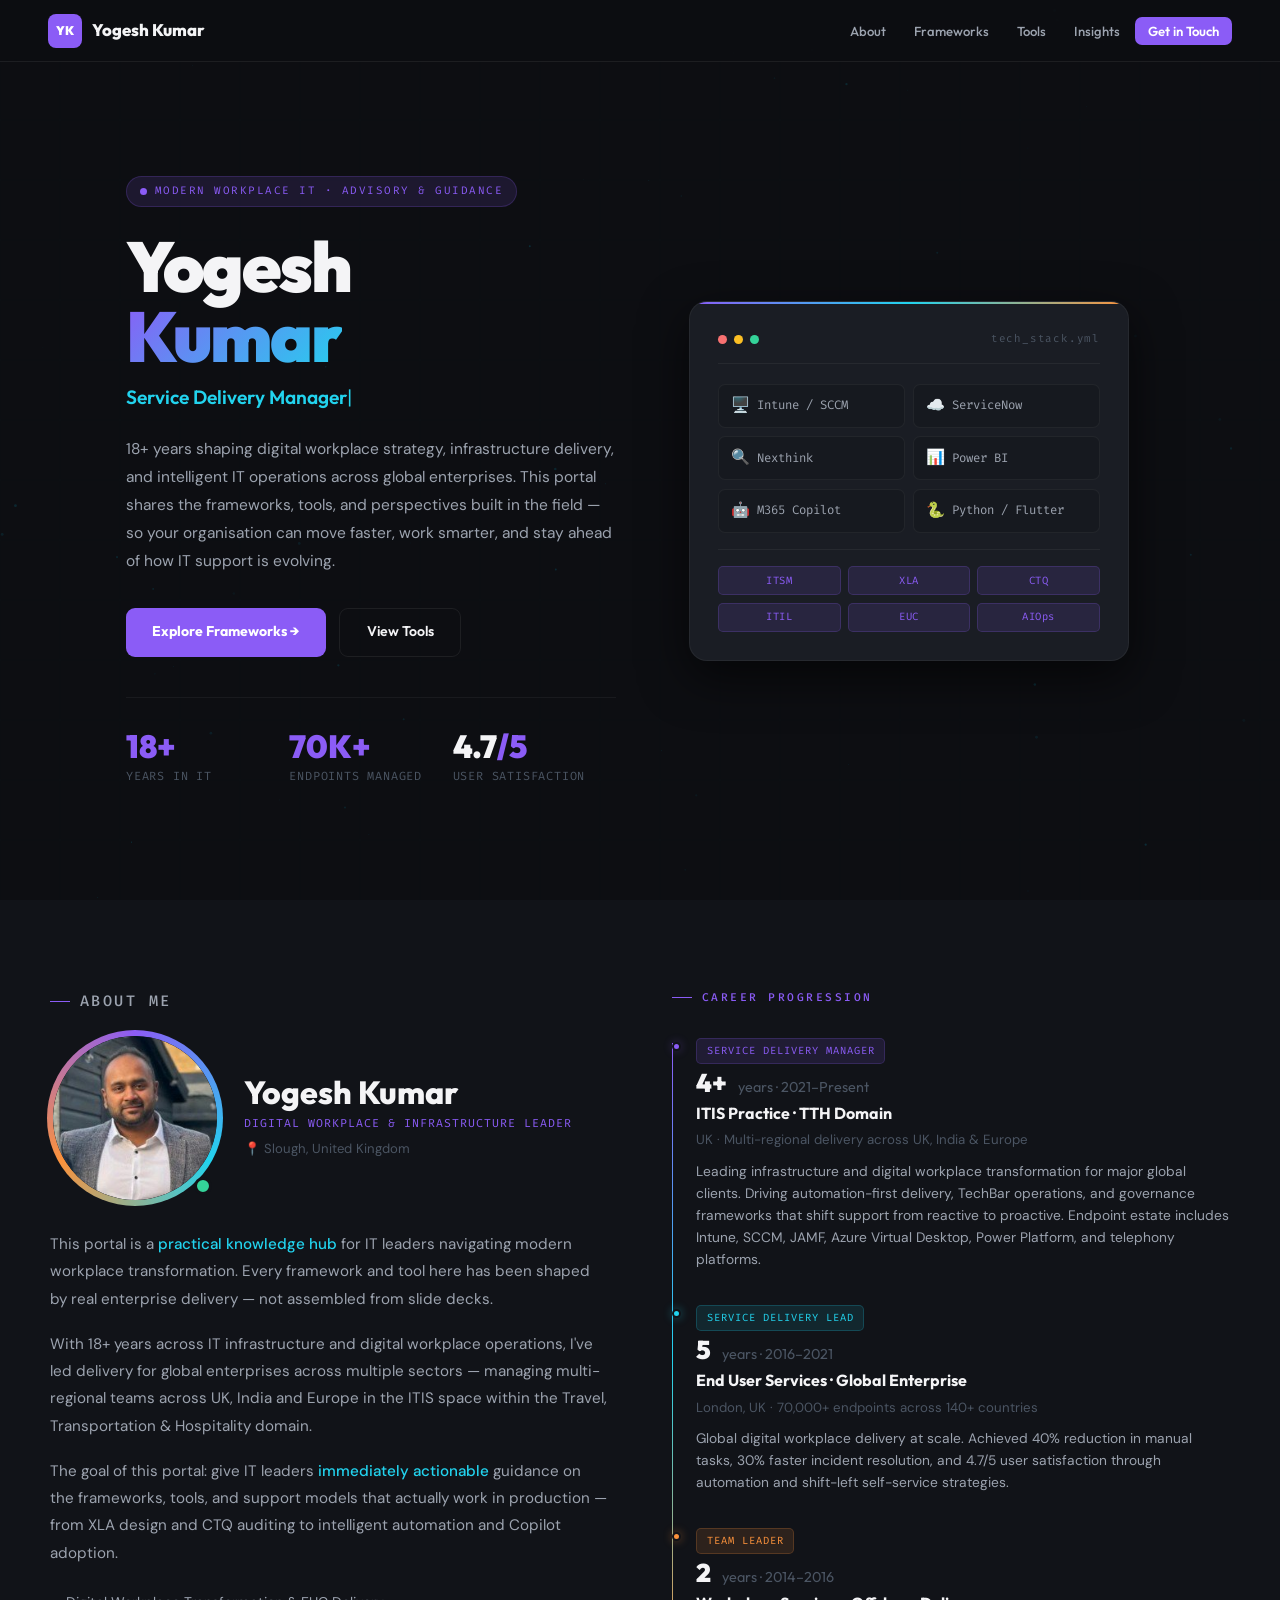
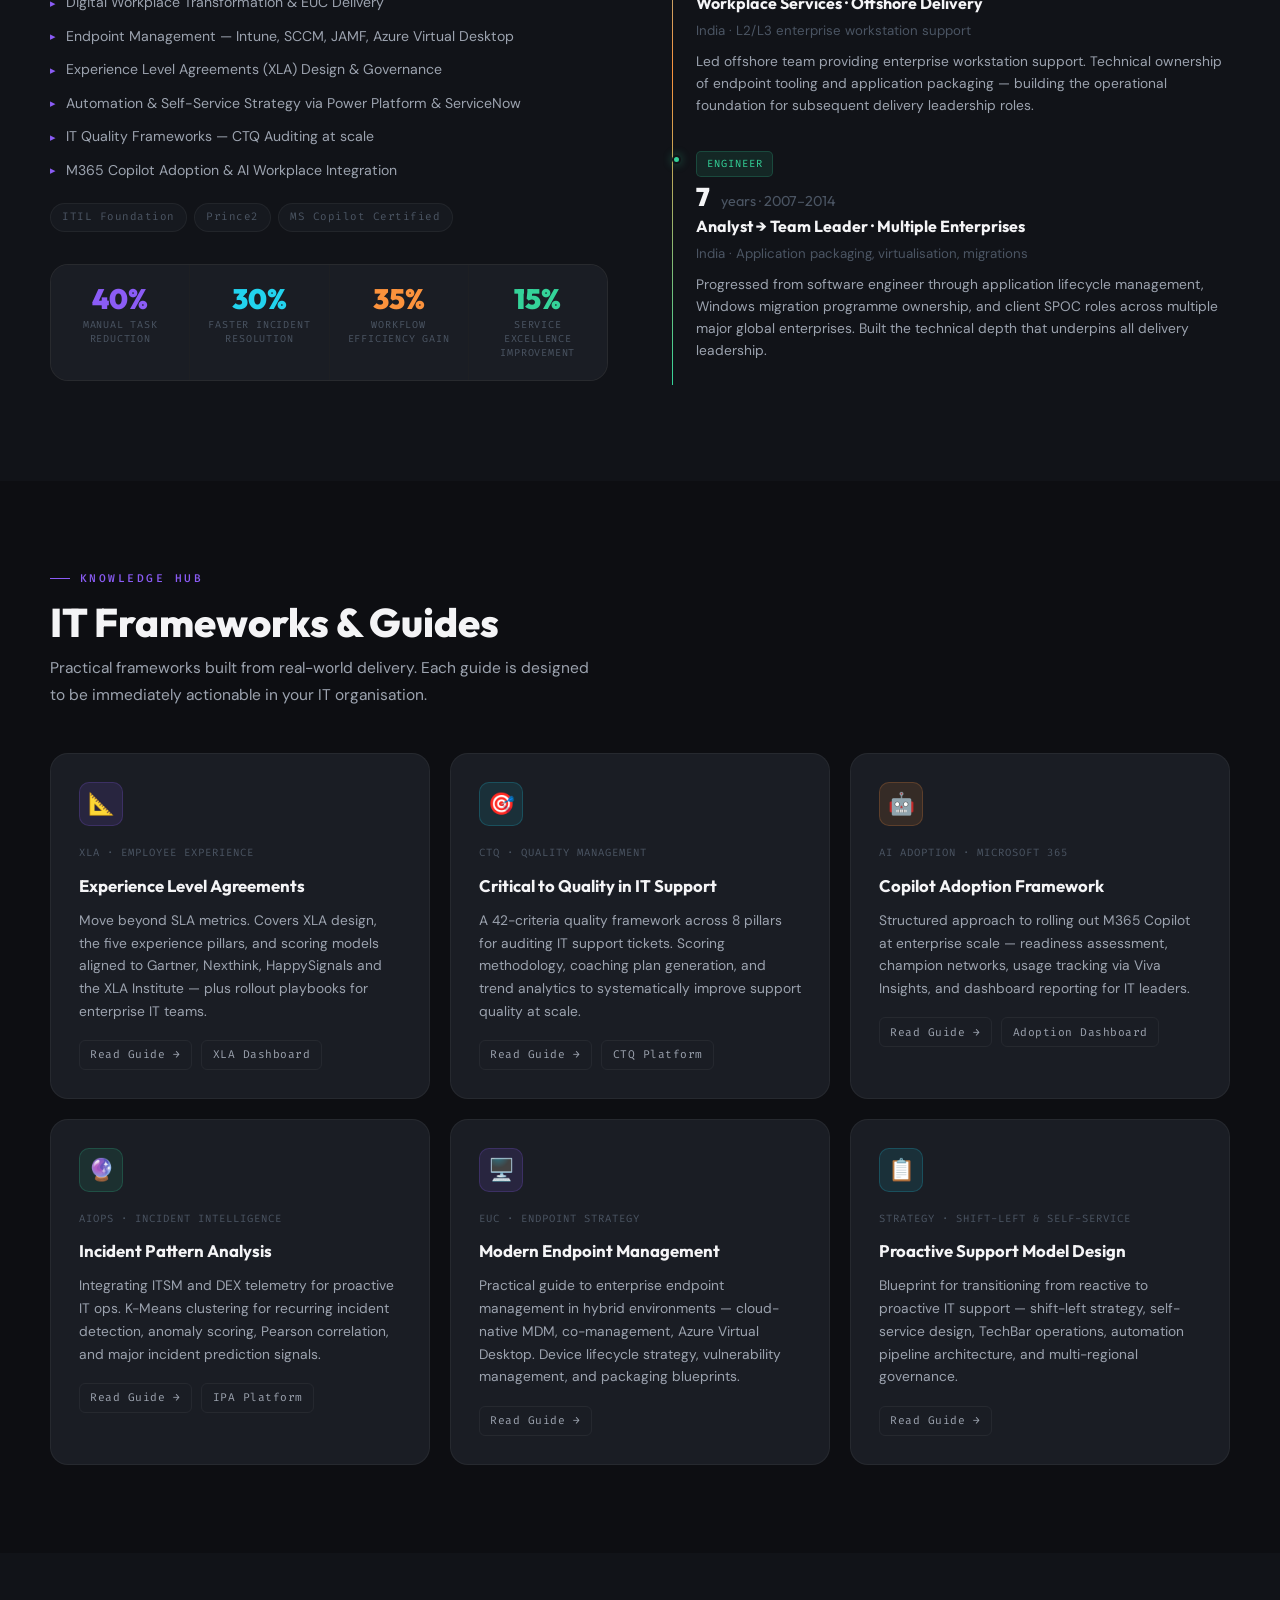
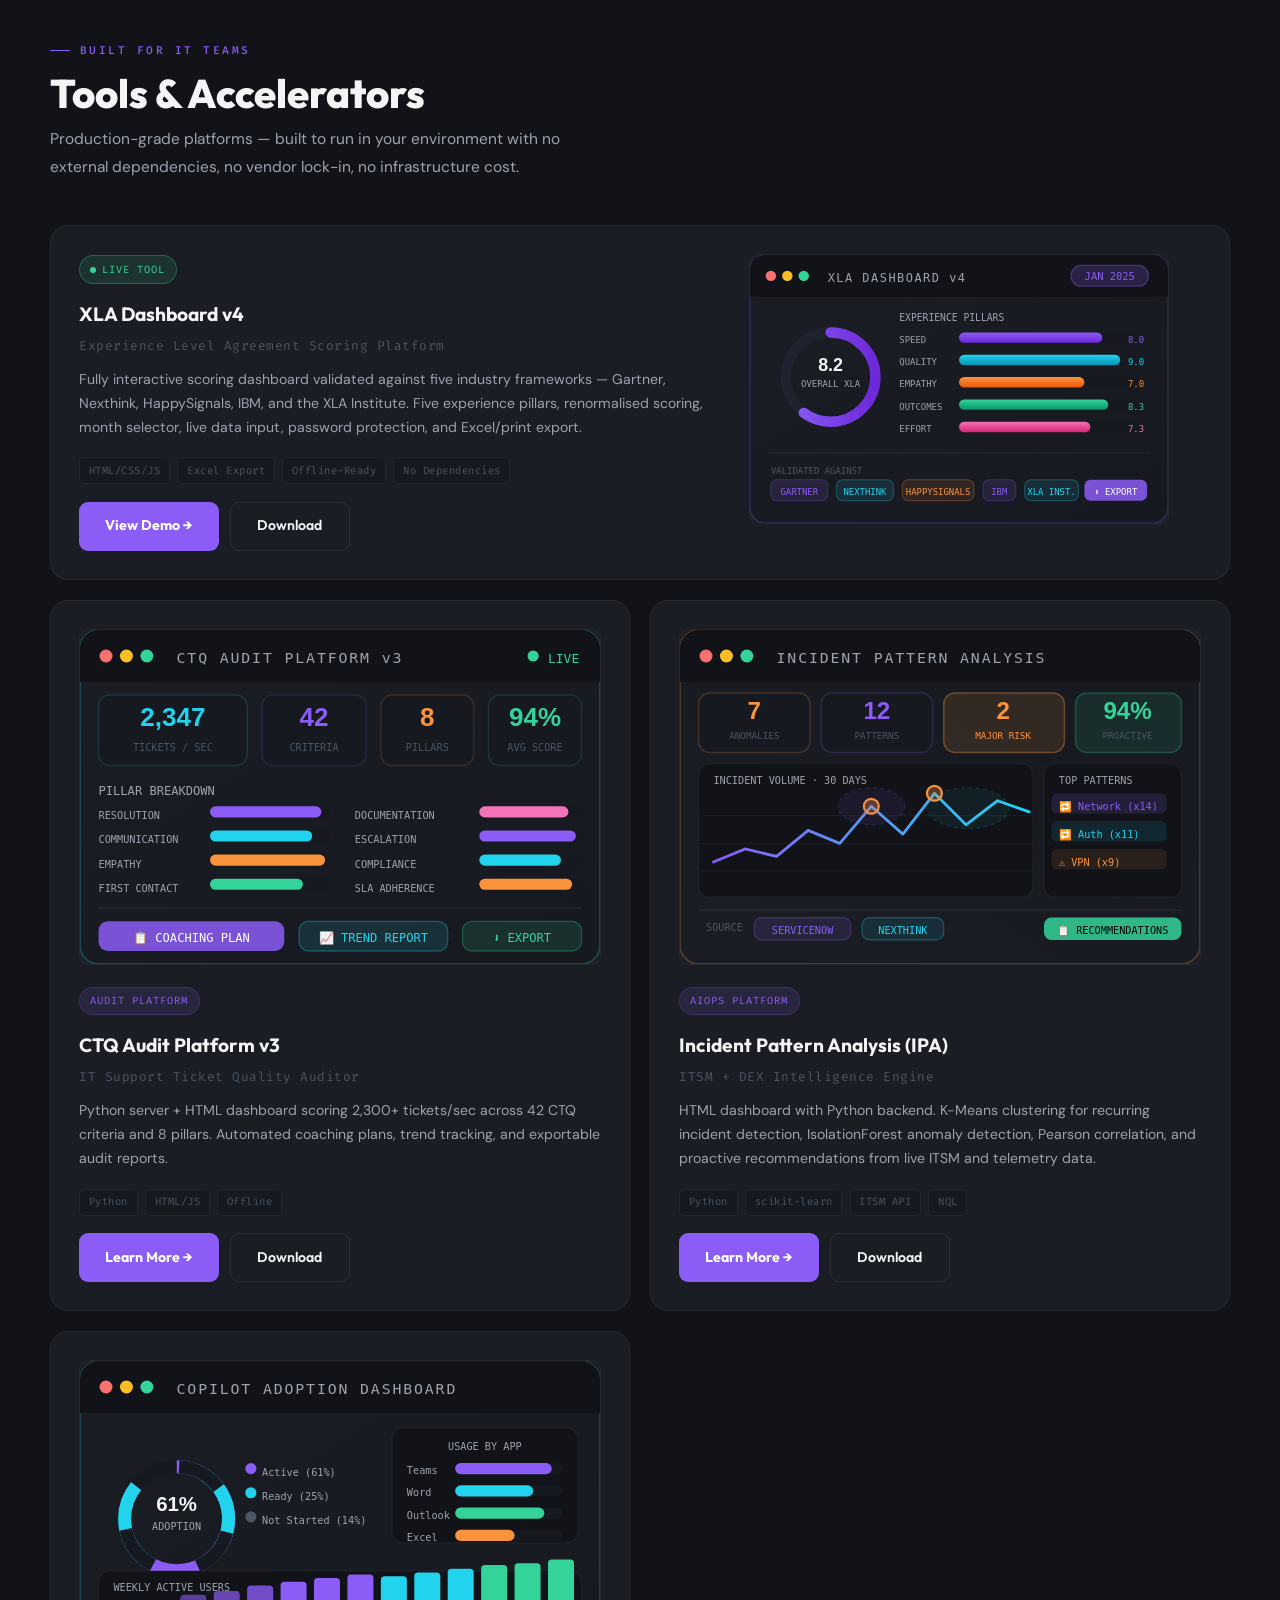
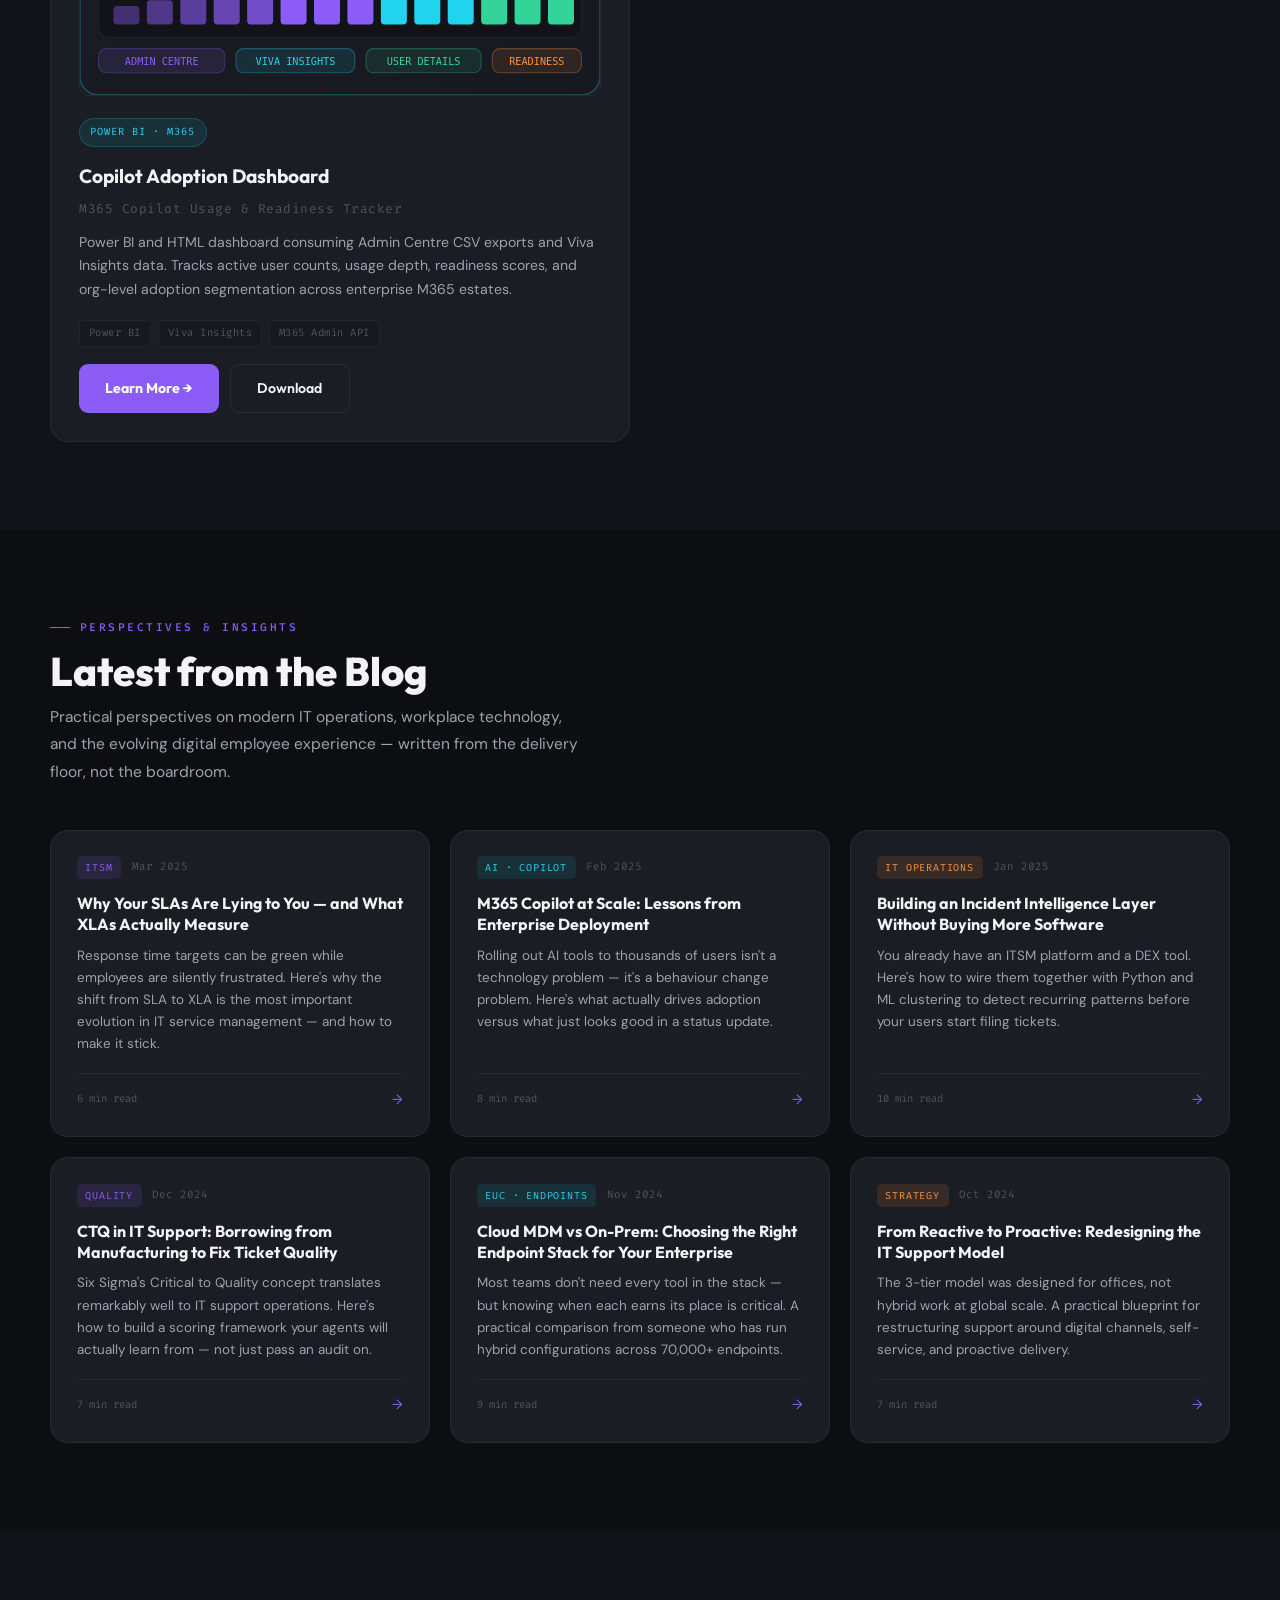
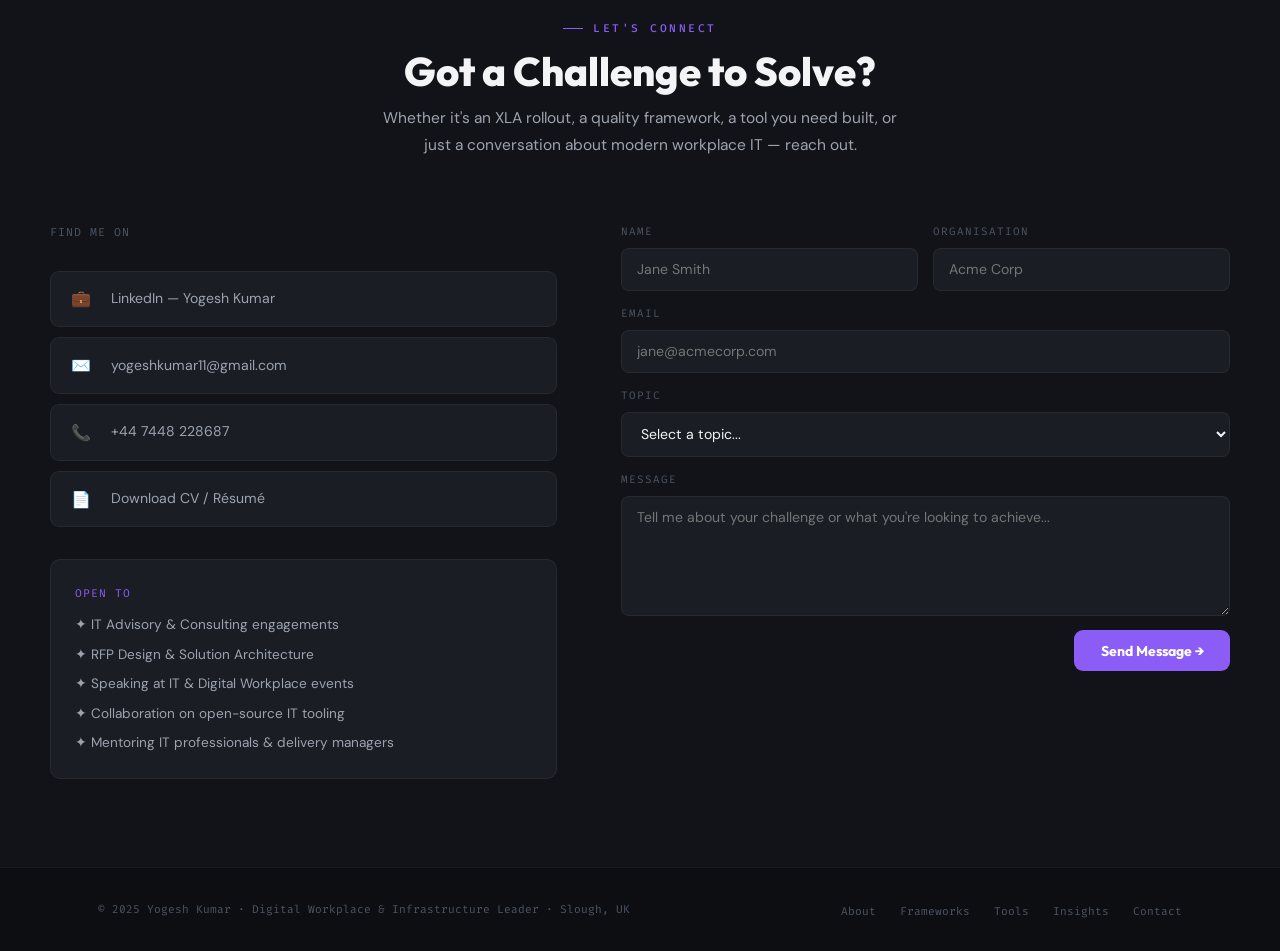
==== commit c1d4c40b: "Add files via upload" ====
--- a/index.html
+++ b/index.html
@@ -8,9 +8,29 @@
   <meta name="theme-color" content="#0d0e12"/>
   <link rel="stylesheet" href="assets/css/style.css"/>
   <link rel="icon" href="data:image/svg+xml,<svg xmlns='http://www.w3.org/2000/svg' viewBox='0 0 32 32'><rect width='32' height='32' rx='7' fill='%238b5cf6'/><text x='16' y='23' text-anchor='middle' font-family='sans-serif' font-weight='900' font-size='16' fill='%23fff'>YK</text></svg>"/>
+  <style>
+    /* Tool stamp image */
+    .tool-stamp {
+      width: 100%; border-radius: 10px; overflow: hidden;
+      border: 1px solid var(--border-card);
+      margin-bottom: 1.25rem;
+      display: block;
+      transition: transform var(--transition), box-shadow var(--transition);
+    }
+    .tool-card:hover .tool-stamp {
+      transform: scale(1.015);
+      box-shadow: 0 8px 28px rgba(0,0,0,0.5);
+    }
+    .tool-stamp img { width: 100%; height: auto; display: block; }
+    .tool-card.featured .tool-stamp { margin-bottom: 0; width: 420px; flex-shrink: 0; }
+    .tool-card.featured .featured-inner { display: grid; grid-template-columns: 1fr auto; gap: 2rem; align-items: start; }
+    @media(max-width:900px){
+      .tool-card.featured .featured-inner { grid-template-columns: 1fr; }
+      .tool-card.featured .tool-stamp { width: 100%; }
+    }
+  </style>
 </head>
 <body>
-
 <canvas id="bg-canvas"></canvas>
 
 <!-- NAV -->
@@ -26,9 +46,7 @@
     <li><a href="#blog">Insights</a></li>
     <li><a href="#contact" class="nav-cta">Get in Touch</a></li>
   </ul>
-  <button class="nav-hamburger" aria-label="Toggle menu">
-    <span></span><span></span><span></span>
-  </button>
+  <button class="nav-hamburger" aria-label="Toggle menu"><span></span><span></span><span></span></button>
 </nav>
 
 <!-- HERO -->
@@ -38,14 +56,12 @@
       <div class="hero-content">
         <div class="hero-tag">Modern Workplace IT · Advisory &amp; Guidance</div>
         <h1 class="hero-name">Yogesh<br><span class="accent-word">Kumar</span></h1>
-        <p class="hero-title">
-          <span id="typed-text"></span><span style="color:var(--cyan);animation:pulse 0.9s step-end infinite">|</span>
-        </p>
+        <p class="hero-title"><span id="typed-text"></span><span style="color:var(--cyan);animation:pulse 0.9s step-end infinite">|</span></p>
         <p class="hero-desc">
           18+ years shaping digital workplace strategy, infrastructure delivery, and intelligent
           IT operations across global enterprises. This portal shares the frameworks, tools, and
-          perspectives I've developed — so your organisation can move faster, work smarter, and
-          stay ahead of how IT support is evolving.
+          perspectives built in the field — so your organisation can move faster, work smarter,
+          and stay ahead of how IT support is evolving.
         </p>
         <div class="hero-actions">
           <a href="#frameworks" class="btn-primary">Explore Frameworks →</a>
@@ -66,13 +82,10 @@
           </div>
         </div>
       </div>
-
       <div class="hero-visual" aria-hidden="true">
         <div class="hero-card">
           <div class="hero-card-header">
-            <span class="dot dot-red"></span>
-            <span class="dot dot-yellow"></span>
-            <span class="dot dot-green"></span>
+            <span class="dot dot-red"></span><span class="dot dot-yellow"></span><span class="dot dot-green"></span>
             <span class="hero-card-title">tech_stack.yml</span>
           </div>
           <div class="skill-grid">
@@ -84,12 +97,8 @@
             <div class="skill-chip"><span class="chip-icon">🐍</span> Python / Flutter</div>
           </div>
           <div class="chip-bar">
-            <div class="chip-mini">ITSM</div>
-            <div class="chip-mini">XLA</div>
-            <div class="chip-mini">CTQ</div>
-            <div class="chip-mini">ITIL</div>
-            <div class="chip-mini">EUC</div>
-            <div class="chip-mini">AIOps</div>
+            <div class="chip-mini">ITSM</div><div class="chip-mini">XLA</div><div class="chip-mini">CTQ</div>
+            <div class="chip-mini">ITIL</div><div class="chip-mini">EUC</div><div class="chip-mini">AIOps</div>
           </div>
         </div>
       </div>
@@ -102,10 +111,8 @@
   <div class="container section-wrap">
     <div class="about-grid">
 
-      <!-- Left: Bio -->
       <div class="about-text reveal">
         <p class="section-label">About Me</p>
-
         <div class="about-name-block">
           <div class="profile-photo-wrap">
             <div class="profile-photo-ring"></div>
@@ -116,26 +123,26 @@
           </div>
           <div class="about-name-text">
             <h2>Yogesh Kumar</h2>
-            <div class="role-tag">Service Delivery Manager · TCS</div>
+            <div class="role-tag">Digital Workplace &amp; Infrastructure Leader</div>
             <div class="location-tag">📍 Slough, United Kingdom</div>
           </div>
         </div>
 
         <p>
-          I run this portal as a <strong>practical knowledge hub</strong> for IT leaders navigating
-          modern workplace transformation. The frameworks here are battle-tested across global
-          enterprises — not assembled from slide decks.
+          This portal is a <strong>practical knowledge hub</strong> for IT leaders navigating
+          modern workplace transformation. Every framework and tool here has been shaped by
+          real enterprise delivery — not assembled from slide decks.
         </p>
         <p>
-          My day job is leading infrastructure and digital workplace delivery at
-          <strong>Tata Consultancy Services</strong>, in the ITIS practice within the
-          Travel, Transportation &amp; Hospitality (TTH) domain — managing multi-regional
-          teams across UK, India and Europe for a major UK airline and global clients.
+          With 18+ years across IT infrastructure and digital workplace operations, I've led
+          delivery for global enterprises across multiple sectors — managing multi-regional
+          teams across UK, India and Europe in the ITIS space within the
+          Travel, Transportation &amp; Hospitality domain.
         </p>
         <p>
-          The tools on this site are ones I've actually built and run in production.
-          The guides are written from delivery experience. Everything here is designed
-          to be <strong>immediately actionable</strong> — not theoretical.
+          The goal of this portal: give IT leaders <strong>immediately actionable</strong>
+          guidance on the frameworks, tools, and support models that actually work in production
+          — from XLA design and CTQ auditing to intelligent automation and Copilot adoption.
         </p>
 
         <ul class="expertise-list">
@@ -150,85 +157,68 @@
         <div class="cert-chips">
           <span class="cert-chip">ITIL Foundation</span>
           <span class="cert-chip">Prince2</span>
-          <span class="cert-chip">SCCM 2012</span>
-          <span class="cert-chip">SCCM 2007</span>
           <span class="cert-chip">MS Copilot Certified</span>
         </div>
 
         <div class="achievement-strip">
-          <div class="ach-item">
-            <div class="ach-val v">40%</div>
-            <div class="ach-label">Manual task<br>reduction</div>
-          </div>
-          <div class="ach-item">
-            <div class="ach-val c">30%</div>
-            <div class="ach-label">Faster incident<br>resolution</div>
-          </div>
-          <div class="ach-item">
-            <div class="ach-val a">35%</div>
-            <div class="ach-label">Workflow<br>efficiency gain</div>
-          </div>
-          <div class="ach-item">
-            <div class="ach-val g">15%</div>
-            <div class="ach-label">Service excellence<br>improvement</div>
-          </div>
-        </div>
-      </div>
-
-      <!-- Right: Condensed Career Timeline -->
+          <div class="ach-item"><div class="ach-val v">40%</div><div class="ach-label">Manual task<br>reduction</div></div>
+          <div class="ach-item"><div class="ach-val c">30%</div><div class="ach-label">Faster incident<br>resolution</div></div>
+          <div class="ach-item"><div class="ach-val a">35%</div><div class="ach-label">Workflow<br>efficiency gain</div></div>
+          <div class="ach-item"><div class="ach-val g">15%</div><div class="ach-label">Service excellence<br>improvement</div></div>
+        </div>
+      </div>
+
+      <!-- Timeline -->
       <div class="reveal" data-delay="150">
         <p class="section-label" style="margin-bottom:1.75rem">Career Progression</p>
-
         <div class="timeline">
 
           <div class="timeline-item">
             <div class="timeline-phase phase-sdm">Service Delivery Manager</div>
             <div class="timeline-years">4+ <em>years · 2021–Present</em></div>
-            <div class="timeline-title">ITIS Practice · TTH Domain, TCS</div>
+            <div class="timeline-title">ITIS Practice · TTH Domain</div>
             <div class="timeline-context">UK · Multi-regional delivery across UK, India &amp; Europe</div>
             <div class="timeline-desc">
-              Leading infrastructure and digital workplace transformation for major airline and
-              global clients. Driving automation-first delivery, TechBar operations, and
-              governance frameworks that shift support from reactive to proactive.
-              Endpoint estate: Intune, SCCM, JAMF, Azure Virtual Desktop, Power Platform,
-              Amazon Connect.
+              Leading infrastructure and digital workplace transformation for major global clients.
+              Driving automation-first delivery, TechBar operations, and governance frameworks that
+              shift support from reactive to proactive. Endpoint estate includes Intune, SCCM, JAMF,
+              Azure Virtual Desktop, Power Platform, and telephony platforms.
             </div>
           </div>
 
           <div class="timeline-item">
             <div class="timeline-phase phase-lead">Service Delivery Lead</div>
             <div class="timeline-years">5 <em>years · 2016–2021</em></div>
-            <div class="timeline-title">End User Services · Global Shipping Enterprise, TCS</div>
+            <div class="timeline-title">End User Services · Global Enterprise</div>
             <div class="timeline-context">London, UK · 70,000+ endpoints across 140+ countries</div>
             <div class="timeline-desc">
-              Global digital workplace delivery at scale — 70K+ endpoints, 140+ countries.
-              Achieved 40% reduction in manual tasks, 30% faster incident resolution, and
-              4.7/5 user satisfaction through automation and shift-left self-service strategies.
+              Global digital workplace delivery at scale. Achieved 40% reduction in manual tasks,
+              30% faster incident resolution, and 4.7/5 user satisfaction through automation and
+              shift-left self-service strategies.
             </div>
           </div>
 
           <div class="timeline-item">
             <div class="timeline-phase phase-tl">Team Leader</div>
             <div class="timeline-years">2 <em>years · 2014–2016</em></div>
-            <div class="timeline-title">Workplace Services · TCS</div>
-            <div class="timeline-context">Gurgaon, India · L2/L3 offshore delivery</div>
+            <div class="timeline-title">Workplace Services · Offshore Delivery</div>
+            <div class="timeline-context">India · L2/L3 enterprise workstation support</div>
             <div class="timeline-desc">
               Led offshore team providing enterprise workstation support. Technical ownership of
-              SCCM, EPO, EEPC, GPO and application packaging — building the operational
-              foundation for future delivery leadership.
+              endpoint tooling and application packaging — building the operational foundation for
+              subsequent delivery leadership roles.
             </div>
           </div>
 
           <div class="timeline-item">
             <div class="timeline-phase phase-eng">Engineer</div>
             <div class="timeline-years">7 <em>years · 2007–2014</em></div>
-            <div class="timeline-title">Dell · Maersk · Hewlett-Packard</div>
+            <div class="timeline-title">Analyst → Team Leader · Multiple Enterprises</div>
             <div class="timeline-context">India · Application packaging, virtualisation, migrations</div>
             <div class="timeline-desc">
-              Started as a software engineer at Dell, progressing through Maersk (owned
-              Application Packaging service and Windows Migration programme) and HP
-              (application lifecycle management, SPOC for client region). Built the
-              technical depth that underpins all subsequent delivery leadership.
+              Progressed from software engineer through application lifecycle management, Windows
+              migration programme ownership, and client SPOC roles across multiple major global
+              enterprises. Built the technical depth that underpins all delivery leadership.
             </div>
           </div>
 
@@ -245,78 +235,51 @@
     <div class="reveal">
       <p class="section-label">Knowledge Hub</p>
       <h2 class="section-title">IT Frameworks &amp; Guides</h2>
-      <p class="section-subtitle">
-        Practical frameworks built from real-world delivery — not textbook theory.
-        Each guide is designed to be immediately actionable in your IT organisation.
-      </p>
-    </div>
-
+      <p class="section-subtitle">Practical frameworks built from real-world delivery. Each guide is designed to be immediately actionable in your IT organisation.</p>
+    </div>
     <div class="frameworks-grid">
-
       <div class="fw-card c1 reveal" data-delay="0">
         <div class="fw-icon i1">📐</div>
         <div class="fw-tag">XLA · Employee Experience</div>
         <h3 class="fw-title">Experience Level Agreements</h3>
         <p class="fw-desc">Move beyond SLA metrics. Covers XLA design, the five experience pillars, and scoring models aligned to Gartner, Nexthink, HappySignals and the XLA Institute — plus rollout playbooks for enterprise IT teams.</p>
-        <div class="fw-links">
-          <a href="#" class="fw-link">Read Guide →</a>
-          <a href="#tools" class="fw-link">XLA Dashboard</a>
-        </div>
-      </div>
-
+        <div class="fw-links"><a href="#" class="fw-link">Read Guide →</a><a href="#tools" class="fw-link">XLA Dashboard</a></div>
+      </div>
       <div class="fw-card c2 reveal" data-delay="80">
         <div class="fw-icon i2">🎯</div>
         <div class="fw-tag">CTQ · Quality Management</div>
         <h3 class="fw-title">Critical to Quality in IT Support</h3>
-        <p class="fw-desc">A 42-criteria quality framework across 8 pillars for auditing IT support tickets. Includes scoring methodology, coaching plan generation, and trend analytics to systematically improve support quality at scale.</p>
-        <div class="fw-links">
-          <a href="#" class="fw-link">Read Guide →</a>
-          <a href="#tools" class="fw-link">CTQ Platform</a>
-        </div>
-      </div>
-
+        <p class="fw-desc">A 42-criteria quality framework across 8 pillars for auditing IT support tickets. Scoring methodology, coaching plan generation, and trend analytics to systematically improve support quality at scale.</p>
+        <div class="fw-links"><a href="#" class="fw-link">Read Guide →</a><a href="#tools" class="fw-link">CTQ Platform</a></div>
+      </div>
       <div class="fw-card c3 reveal" data-delay="160">
         <div class="fw-icon i3">🤖</div>
         <div class="fw-tag">AI Adoption · Microsoft 365</div>
         <h3 class="fw-title">Copilot Adoption Framework</h3>
-        <p class="fw-desc">A structured approach to rolling out M365 Copilot at enterprise scale — readiness assessment, champion networks, usage tracking via Viva Insights, and dashboard reporting for IT leaders.</p>
-        <div class="fw-links">
-          <a href="#" class="fw-link">Read Guide →</a>
-          <a href="#tools" class="fw-link">Adoption Dashboard</a>
-        </div>
-      </div>
-
+        <p class="fw-desc">Structured approach to rolling out M365 Copilot at enterprise scale — readiness assessment, champion networks, usage tracking via Viva Insights, and dashboard reporting for IT leaders.</p>
+        <div class="fw-links"><a href="#" class="fw-link">Read Guide →</a><a href="#tools" class="fw-link">Adoption Dashboard</a></div>
+      </div>
       <div class="fw-card c4 reveal" data-delay="240">
         <div class="fw-icon i4">🔮</div>
         <div class="fw-tag">AIOps · Incident Intelligence</div>
         <h3 class="fw-title">Incident Pattern Analysis</h3>
-        <p class="fw-desc">Integrating ServiceNow and Nexthink telemetry for proactive IT ops. K-Means clustering for recurring incident detection, anomaly scoring, Pearson correlation, and major incident prediction signals.</p>
-        <div class="fw-links">
-          <a href="#" class="fw-link">Read Guide →</a>
-          <a href="#tools" class="fw-link">IPA Platform</a>
-        </div>
-      </div>
-
+        <p class="fw-desc">Integrating ITSM and DEX telemetry for proactive IT ops. K-Means clustering for recurring incident detection, anomaly scoring, Pearson correlation, and major incident prediction signals.</p>
+        <div class="fw-links"><a href="#" class="fw-link">Read Guide →</a><a href="#tools" class="fw-link">IPA Platform</a></div>
+      </div>
       <div class="fw-card c1 reveal" data-delay="320">
         <div class="fw-icon i1">🖥️</div>
         <div class="fw-tag">EUC · Endpoint Strategy</div>
         <h3 class="fw-title">Modern Endpoint Management</h3>
-        <p class="fw-desc">Practical guide to enterprise endpoint management in hybrid environments — Intune, SCCM, JAMF, and Azure Virtual Desktop. Device lifecycle strategy, vulnerability management, and application packaging blueprints.</p>
-        <div class="fw-links">
-          <a href="#" class="fw-link">Read Guide →</a>
-        </div>
-      </div>
-
+        <p class="fw-desc">Practical guide to enterprise endpoint management in hybrid environments — cloud-native MDM, co-management, Azure Virtual Desktop. Device lifecycle strategy, vulnerability management, and packaging blueprints.</p>
+        <div class="fw-links"><a href="#" class="fw-link">Read Guide →</a></div>
+      </div>
       <div class="fw-card c2 reveal" data-delay="400">
         <div class="fw-icon i2">📋</div>
         <div class="fw-tag">Strategy · Shift-Left &amp; Self-Service</div>
         <h3 class="fw-title">Proactive Support Model Design</h3>
-        <p class="fw-desc">Blueprint for transitioning from reactive to proactive IT support — shift-left strategy, self-service design, TechBar operations, automation pipeline architecture, and governance for multi-regional delivery.</p>
-        <div class="fw-links">
-          <a href="#" class="fw-link">Read Guide →</a>
-        </div>
-      </div>
-
+        <p class="fw-desc">Blueprint for transitioning from reactive to proactive IT support — shift-left strategy, self-service design, TechBar operations, automation pipeline architecture, and multi-regional governance.</p>
+        <div class="fw-links"><a href="#" class="fw-link">Read Guide →</a></div>
+      </div>
     </div>
   </div>
 </section>
@@ -327,48 +290,47 @@
     <div class="reveal">
       <p class="section-label">Built for IT Teams</p>
       <h2 class="section-title">Tools &amp; Accelerators</h2>
-      <p class="section-subtitle">
-        Production-grade platforms — built to run in your environment with no external
-        dependencies, no vendor lock-in, no infrastructure cost.
-      </p>
+      <p class="section-subtitle">Production-grade platforms — built to run in your environment with no external dependencies, no vendor lock-in, no infrastructure cost.</p>
     </div>
 
     <div class="tools-featured">
 
+      <!-- XLA — Featured with stamp -->
       <div class="tool-card featured reveal" data-delay="0">
-        <div>
-          <div class="tool-badge badge-live">Live Tool</div>
-          <h3 class="tool-title">XLA Dashboard v4</h3>
-          <p class="tool-subtitle">Experience Level Agreement Scoring Platform</p>
-          <p class="tool-desc">Fully interactive scoring dashboard validated against five industry frameworks — Gartner, Nexthink, HappySignals, IBM, and the XLA Institute. Five experience pillars, renormalised scoring, month selector, live data input, password protection, and Excel/print export.</p>
-          <div class="tool-stack">
-            <span class="stack-tag">HTML/CSS/JS</span>
-            <span class="stack-tag">Excel Export</span>
-            <span class="stack-tag">Offline-Ready</span>
-            <span class="stack-tag">No Dependencies</span>
-          </div>
-          <div class="tool-actions">
-            <a href="#" class="btn-primary">View Demo →</a>
-            <a href="#" class="btn-secondary">Download</a>
-          </div>
-        </div>
-        <div class="tool-metric-grid">
-          <div class="tool-metric"><div class="metric-val">5</div><div class="metric-label">Pillars</div></div>
-          <div class="tool-metric"><div class="metric-val">5</div><div class="metric-label">Frameworks</div></div>
-          <div class="tool-metric"><div class="metric-val">v4</div><div class="metric-label">Version</div></div>
-          <div class="tool-metric"><div class="metric-val">0</div><div class="metric-label">Dependencies</div></div>
-        </div>
-      </div>
-
+        <div class="featured-inner">
+          <div>
+            <div class="tool-badge badge-live">Live Tool</div>
+            <h3 class="tool-title">XLA Dashboard v4</h3>
+            <p class="tool-subtitle">Experience Level Agreement Scoring Platform</p>
+            <p class="tool-desc">Fully interactive scoring dashboard validated against five industry frameworks — Gartner, Nexthink, HappySignals, IBM, and the XLA Institute. Five experience pillars, renormalised scoring, month selector, live data input, password protection, and Excel/print export.</p>
+            <div class="tool-stack">
+              <span class="stack-tag">HTML/CSS/JS</span>
+              <span class="stack-tag">Excel Export</span>
+              <span class="stack-tag">Offline-Ready</span>
+              <span class="stack-tag">No Dependencies</span>
+            </div>
+            <div class="tool-actions">
+              <a href="#" class="btn-primary">View Demo →</a>
+              <a href="#" class="btn-secondary">Download</a>
+            </div>
+          </div>
+          <div class="tool-stamp">
+            <img src="assets/img/tool-xla.svg" alt="XLA Dashboard preview"/>
+          </div>
+        </div>
+      </div>
+
+      <!-- CTQ -->
       <div class="tool-card reveal" data-delay="80">
+        <div class="tool-stamp">
+          <img src="assets/img/tool-ctq.svg" alt="CTQ Audit Platform preview"/>
+        </div>
         <div class="tool-badge badge-tool">Audit Platform</div>
         <h3 class="tool-title">CTQ Audit Platform v3</h3>
         <p class="tool-subtitle">IT Support Ticket Quality Auditor</p>
-        <p class="tool-desc">Python server + HTML dashboard scoring 2,300+ tickets/sec across 42 CTQ criteria and 8 pillars. Generates automated coaching plans, trend tracking, and exportable audit reports.</p>
+        <p class="tool-desc">Python server + HTML dashboard scoring 2,300+ tickets/sec across 42 CTQ criteria and 8 pillars. Automated coaching plans, trend tracking, and exportable audit reports.</p>
         <div class="tool-stack">
-          <span class="stack-tag">Python</span>
-          <span class="stack-tag">HTML/JS</span>
-          <span class="stack-tag">Offline</span>
+          <span class="stack-tag">Python</span><span class="stack-tag">HTML/JS</span><span class="stack-tag">Offline</span>
         </div>
         <div class="tool-actions">
           <a href="#" class="btn-primary">Learn More →</a>
@@ -376,16 +338,17 @@
         </div>
       </div>
 
+      <!-- IPA -->
       <div class="tool-card reveal" data-delay="160">
+        <div class="tool-stamp">
+          <img src="assets/img/tool-ipa.svg" alt="Incident Pattern Analysis preview"/>
+        </div>
         <div class="tool-badge badge-tool">AIOps Platform</div>
         <h3 class="tool-title">Incident Pattern Analysis (IPA)</h3>
-        <p class="tool-subtitle">ServiceNow + Nexthink Intelligence Engine</p>
-        <p class="tool-desc">HTML dashboard with Python backend. K-Means clustering for recurring incident detection, IsolationForest anomaly detection, Pearson correlation, and proactive recommendations from live ServiceNow and Nexthink NQL telemetry.</p>
+        <p class="tool-subtitle">ITSM + DEX Intelligence Engine</p>
+        <p class="tool-desc">HTML dashboard with Python backend. K-Means clustering for recurring incident detection, IsolationForest anomaly detection, Pearson correlation, and proactive recommendations from live ITSM and telemetry data.</p>
         <div class="tool-stack">
-          <span class="stack-tag">Python</span>
-          <span class="stack-tag">scikit-learn</span>
-          <span class="stack-tag">ServiceNow API</span>
-          <span class="stack-tag">Nexthink NQL</span>
+          <span class="stack-tag">Python</span><span class="stack-tag">scikit-learn</span><span class="stack-tag">ITSM API</span><span class="stack-tag">NQL</span>
         </div>
         <div class="tool-actions">
           <a href="#" class="btn-primary">Learn More →</a>
@@ -393,15 +356,17 @@
         </div>
       </div>
 
+      <!-- Copilot -->
       <div class="tool-card reveal" data-delay="240">
+        <div class="tool-stamp">
+          <img src="assets/img/tool-copilot.svg" alt="Copilot Adoption Dashboard preview"/>
+        </div>
         <div class="tool-badge badge-app">Power BI · M365</div>
         <h3 class="tool-title">Copilot Adoption Dashboard</h3>
         <p class="tool-subtitle">M365 Copilot Usage &amp; Readiness Tracker</p>
         <p class="tool-desc">Power BI and HTML dashboard consuming Admin Centre CSV exports and Viva Insights data. Tracks active user counts, usage depth, readiness scores, and org-level adoption segmentation across enterprise M365 estates.</p>
         <div class="tool-stack">
-          <span class="stack-tag">Power BI</span>
-          <span class="stack-tag">Viva Insights</span>
-          <span class="stack-tag">M365 Admin API</span>
+          <span class="stack-tag">Power BI</span><span class="stack-tag">Viva Insights</span><span class="stack-tag">M365 Admin API</span>
         </div>
         <div class="tool-actions">
           <a href="#" class="btn-primary">Learn More →</a>
@@ -419,52 +384,45 @@
     <div class="reveal">
       <p class="section-label">Perspectives &amp; Insights</p>
       <h2 class="section-title">Latest from the Blog</h2>
-      <p class="section-subtitle">Practical perspectives on modern IT operations, workplace technology, and the evolving digital employee experience — from someone who's delivered it at scale.</p>
+      <p class="section-subtitle">Practical perspectives on modern IT operations, workplace technology, and the evolving digital employee experience — written from the delivery floor, not the boardroom.</p>
     </div>
     <div class="blog-grid">
-
       <article class="blog-card reveal" data-delay="0">
         <div class="blog-meta"><span class="blog-tag tag-itsm">ITSM</span><span class="blog-date">Mar 2025</span></div>
         <h3 class="blog-title">Why Your SLAs Are Lying to You — and What XLAs Actually Measure</h3>
-        <p class="blog-excerpt">Response time targets can be green while employees are silently frustrated. Here's why the shift from SLA to XLA is the most important evolution in IT service management — and how to make the transition.</p>
+        <p class="blog-excerpt">Response time targets can be green while employees are silently frustrated. Here's why the shift from SLA to XLA is the most important evolution in IT service management — and how to make it stick.</p>
         <div class="blog-footer"><span class="read-time">6 min read</span><span class="blog-arrow">→</span></div>
       </article>
-
       <article class="blog-card reveal" data-delay="80">
         <div class="blog-meta"><span class="blog-tag tag-ai">AI · Copilot</span><span class="blog-date">Feb 2025</span></div>
         <h3 class="blog-title">M365 Copilot at Scale: Lessons from Enterprise Deployment</h3>
         <p class="blog-excerpt">Rolling out AI tools to thousands of users isn't a technology problem — it's a behaviour change problem. Here's what actually drives adoption versus what just looks good in a status update.</p>
         <div class="blog-footer"><span class="read-time">8 min read</span><span class="blog-arrow">→</span></div>
       </article>
-
       <article class="blog-card reveal" data-delay="160">
         <div class="blog-meta"><span class="blog-tag tag-ops">IT Operations</span><span class="blog-date">Jan 2025</span></div>
         <h3 class="blog-title">Building an Incident Intelligence Layer Without Buying More Software</h3>
-        <p class="blog-excerpt">You already have ServiceNow and Nexthink. Here's how to wire them together with Python and ML clustering to detect recurring patterns before your users start filing tickets.</p>
+        <p class="blog-excerpt">You already have an ITSM platform and a DEX tool. Here's how to wire them together with Python and ML clustering to detect recurring patterns before your users start filing tickets.</p>
         <div class="blog-footer"><span class="read-time">10 min read</span><span class="blog-arrow">→</span></div>
       </article>
-
       <article class="blog-card reveal" data-delay="240">
         <div class="blog-meta"><span class="blog-tag tag-itsm">Quality</span><span class="blog-date">Dec 2024</span></div>
         <h3 class="blog-title">CTQ in IT Support: Borrowing from Manufacturing to Fix Ticket Quality</h3>
-        <p class="blog-excerpt">Six Sigma's Critical to Quality concept translates remarkably well to IT support operations. Here's how to build a scoring framework your agents will actually learn from.</p>
+        <p class="blog-excerpt">Six Sigma's Critical to Quality concept translates remarkably well to IT support operations. Here's how to build a scoring framework your agents will actually learn from — not just pass an audit on.</p>
         <div class="blog-footer"><span class="read-time">7 min read</span><span class="blog-arrow">→</span></div>
       </article>
-
       <article class="blog-card reveal" data-delay="320">
         <div class="blog-meta"><span class="blog-tag tag-ai">EUC · Endpoints</span><span class="blog-date">Nov 2024</span></div>
-        <h3 class="blog-title">Intune vs SCCM vs JAMF: Choosing the Right Stack for Your Enterprise</h3>
-        <p class="blog-excerpt">Most teams don't need all three — but knowing when each earns its place in the stack is critical. A practical comparison from someone who has run all three in production simultaneously.</p>
+        <h3 class="blog-title">Cloud MDM vs On-Prem: Choosing the Right Endpoint Stack for Your Enterprise</h3>
+        <p class="blog-excerpt">Most teams don't need every tool in the stack — but knowing when each earns its place is critical. A practical comparison from someone who has run hybrid configurations across 70,000+ endpoints.</p>
         <div class="blog-footer"><span class="read-time">9 min read</span><span class="blog-arrow">→</span></div>
       </article>
-
       <article class="blog-card reveal" data-delay="400">
         <div class="blog-meta"><span class="blog-tag tag-ops">Strategy</span><span class="blog-date">Oct 2024</span></div>
         <h3 class="blog-title">From Reactive to Proactive: Redesigning the IT Support Model</h3>
         <p class="blog-excerpt">The 3-tier model was designed for offices, not hybrid work at global scale. A practical blueprint for restructuring support around digital channels, self-service, and proactive delivery.</p>
         <div class="blog-footer"><span class="read-time">7 min read</span><span class="blog-arrow">→</span></div>
       </article>
-
     </div>
   </div>
 </section>
@@ -483,6 +441,7 @@
         <ul class="contact-links">
           <li><a href="https://linkedin.com/in/yogeshkumar-41933124" target="_blank" rel="noopener"><span class="contact-icon">💼</span>LinkedIn — Yogesh Kumar</a></li>
           <li><a href="mailto:yogeshkumar11@gmail.com"><span class="contact-icon">✉️</span>yogeshkumar11@gmail.com</a></li>
+          <li><a href="tel:+447448228687"><span class="contact-icon">📞</span>+44 7448 228687</a></li>
           <li><a href="#"><span class="contact-icon">📄</span>Download CV / Résumé</a></li>
         </ul>
         <div style="margin-top:2rem;padding:1.5rem;background:var(--bg-card);border:1px solid var(--border-card);border-radius:var(--radius);font-size:.85rem;color:var(--text-2);">
@@ -492,7 +451,7 @@
             <li>✦ RFP Design &amp; Solution Architecture</li>
             <li>✦ Speaking at IT &amp; Digital Workplace events</li>
             <li>✦ Collaboration on open-source IT tooling</li>
-            <li>✦ Mentoring IT professionals &amp; SDMs</li>
+            <li>✦ Mentoring IT professionals &amp; delivery managers</li>
           </ul>
         </div>
       </div>
@@ -547,8 +506,8 @@
   'Digital Workplace Architect',
   'Infrastructure Delivery Leader',
   'Automation-First IT Leader',
-  'XLA &amp; ITSM Strategist',
-  'EUC &amp; Endpoint Specialist'
+  'XLA & ITSM Strategist',
+  'EUC & Endpoint Specialist'
 ];
 </script>
 </body>
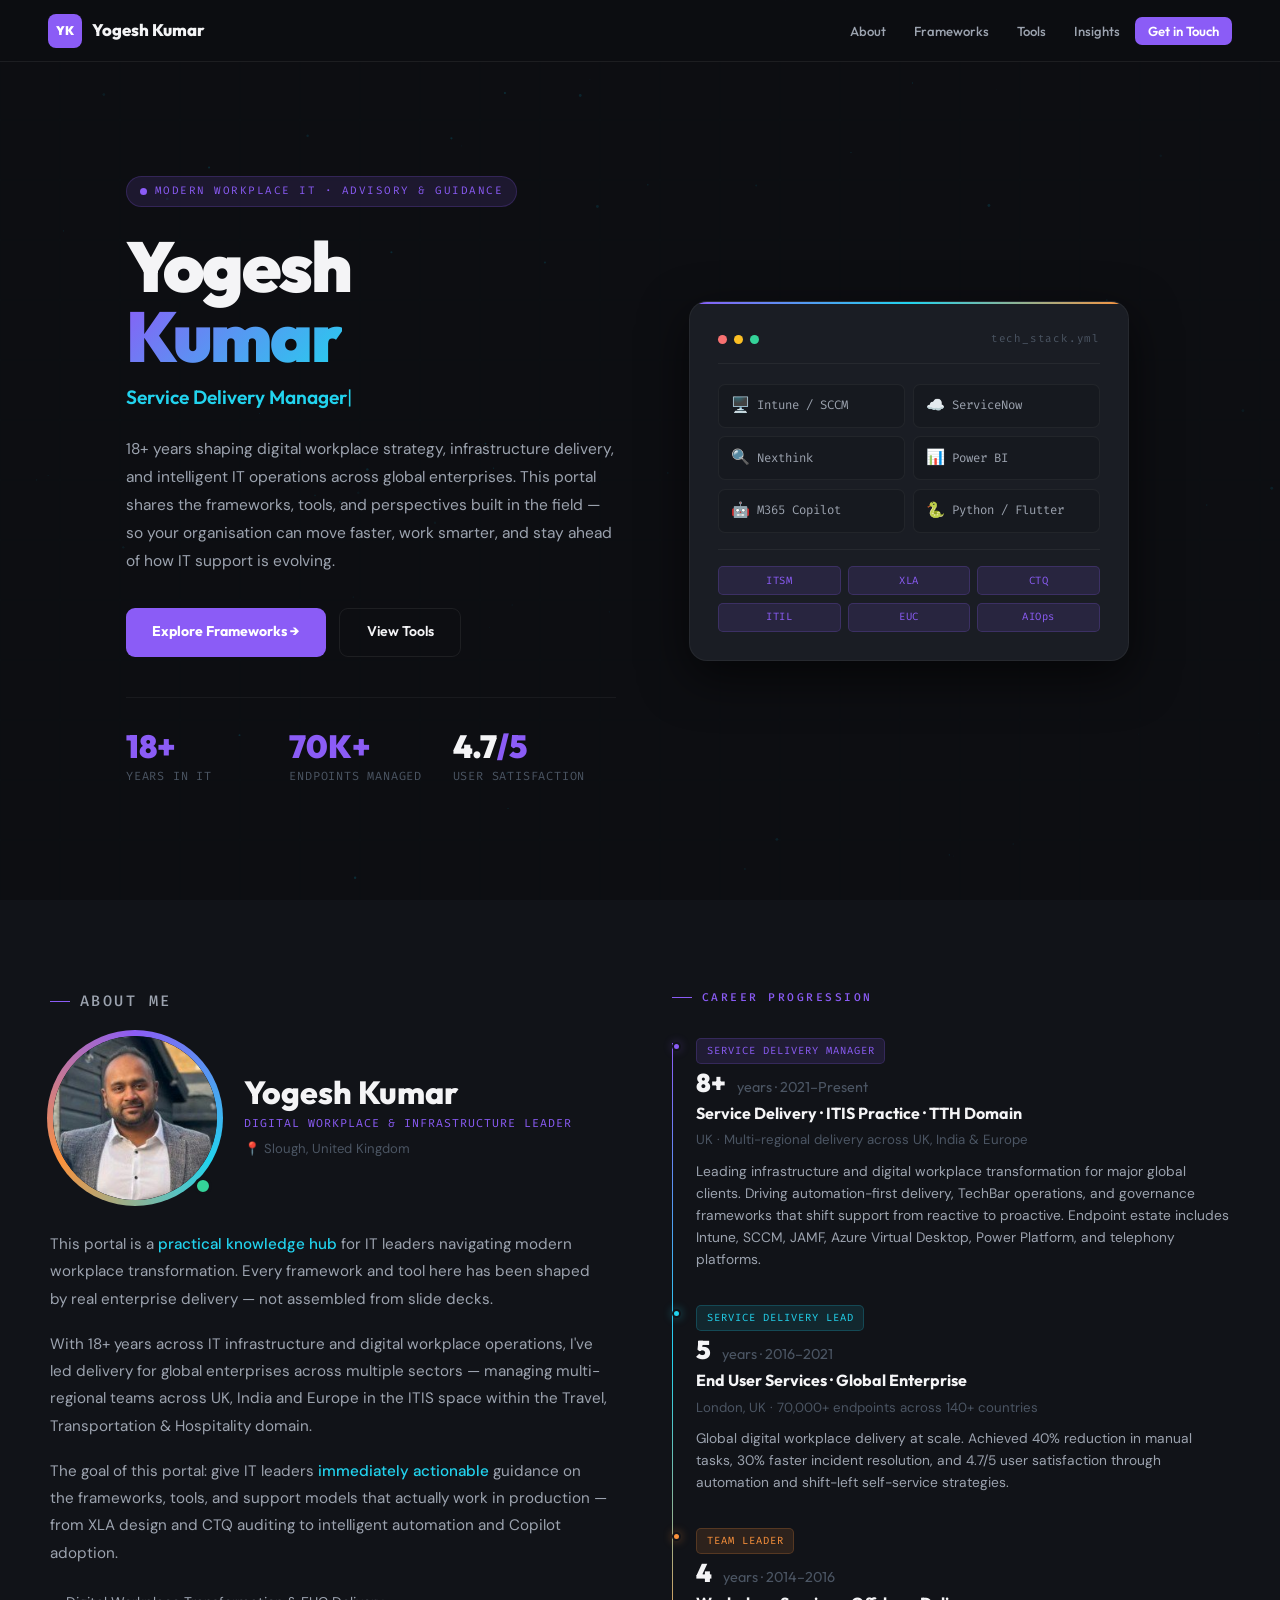
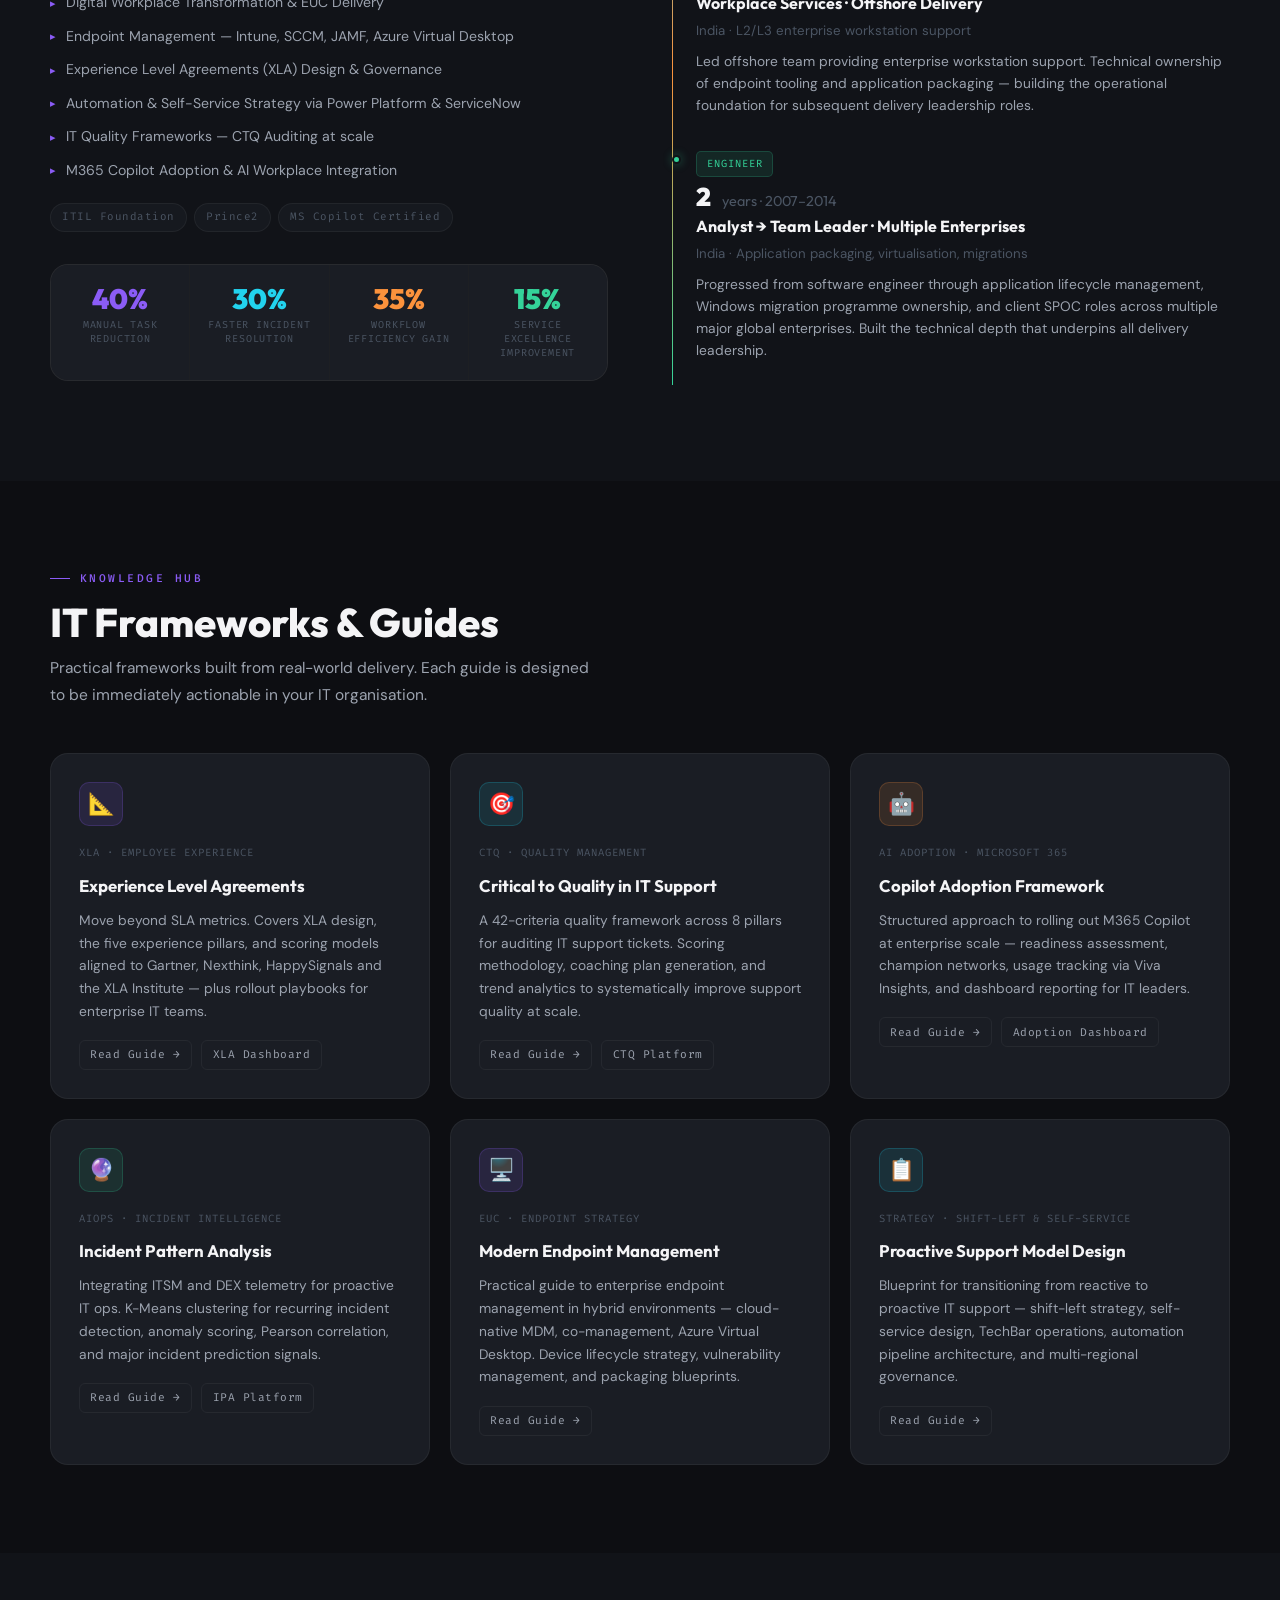
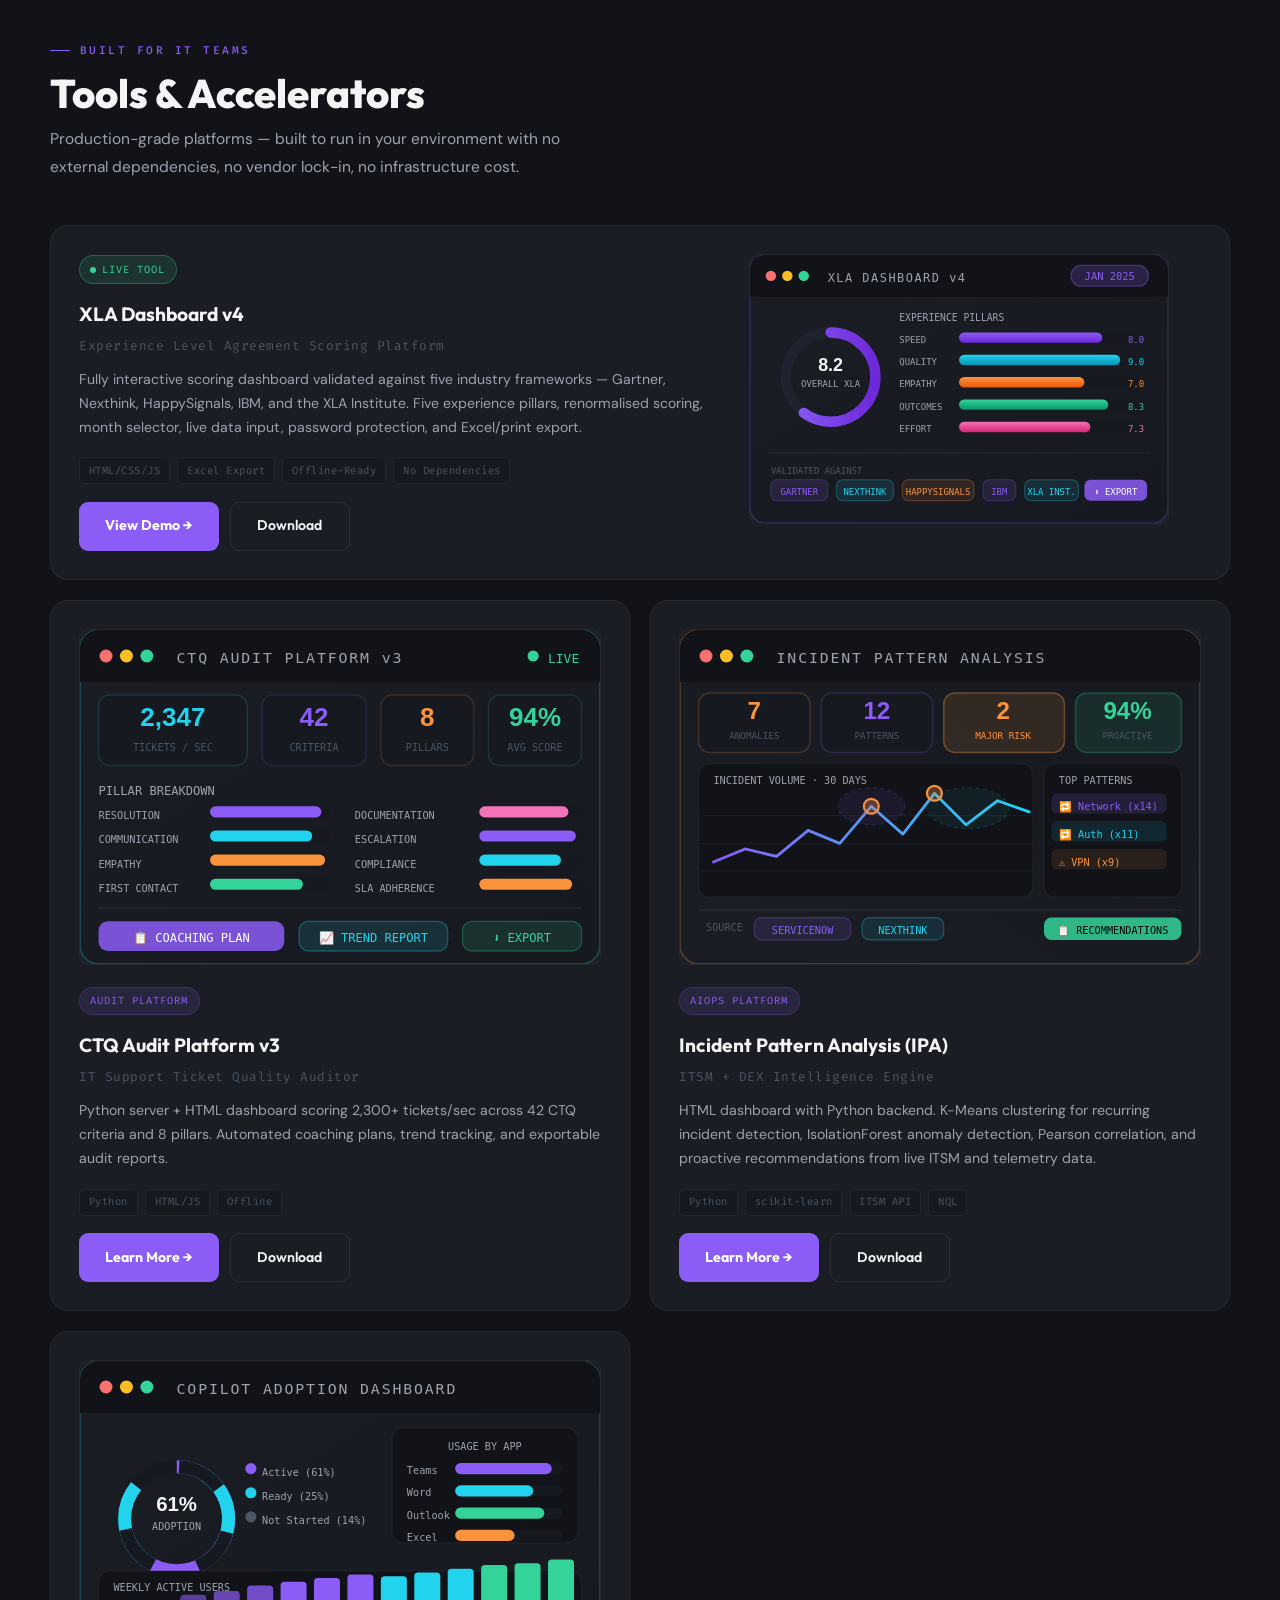
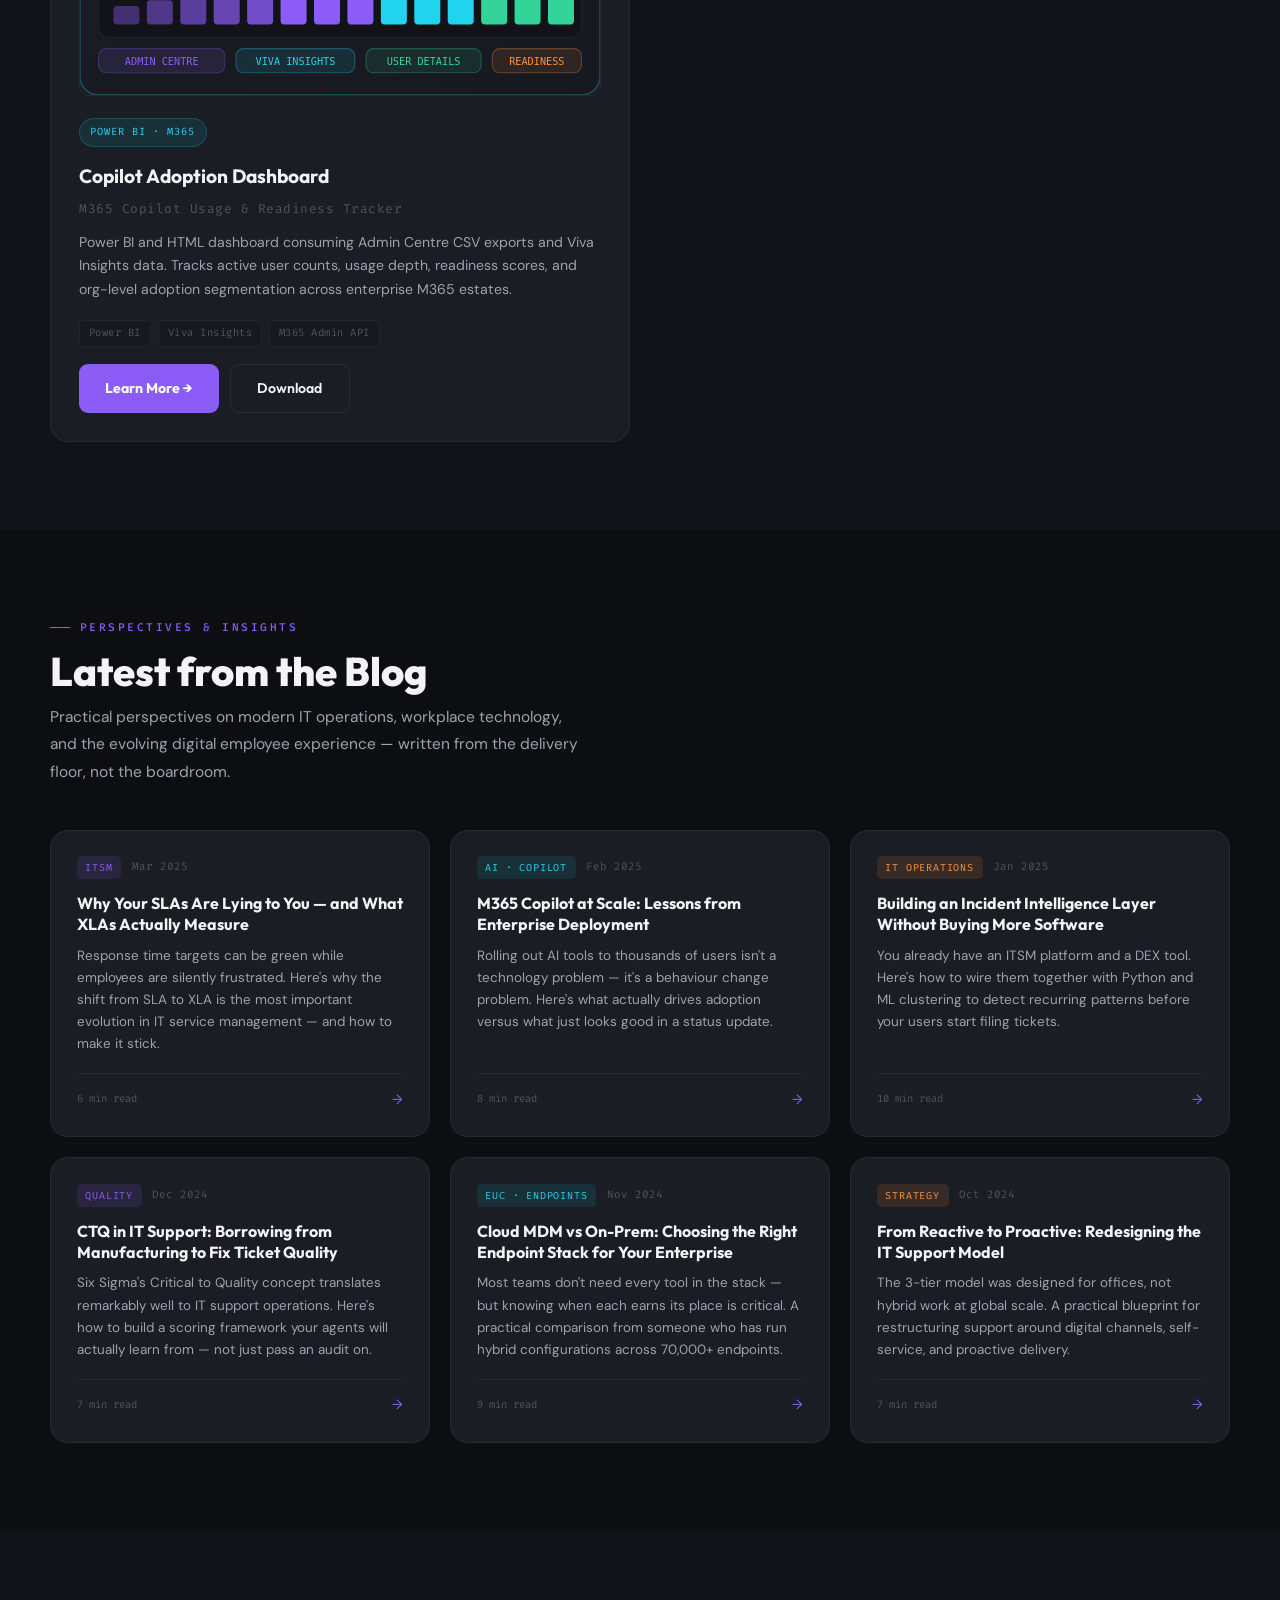
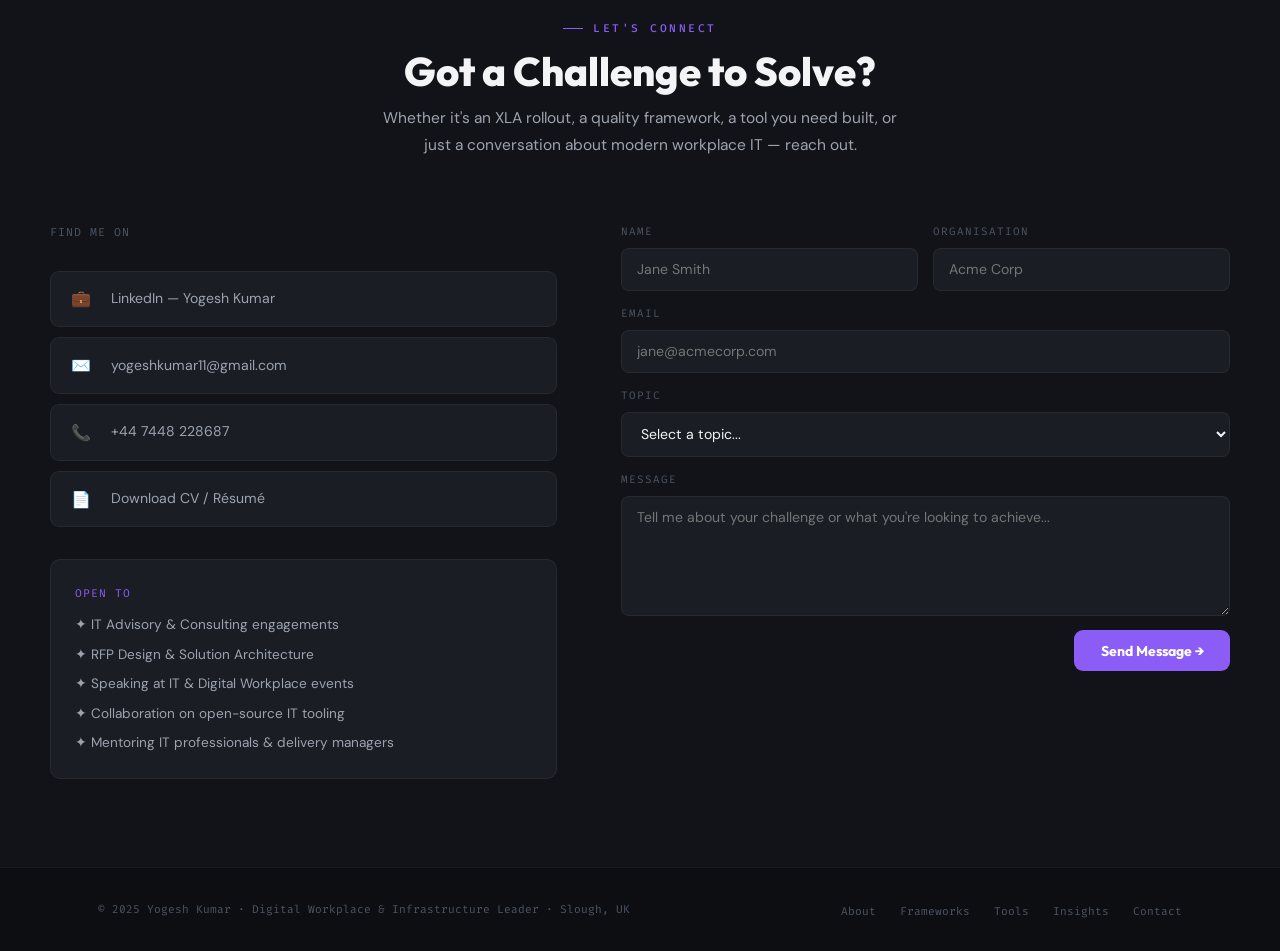
==== commit d7659d3a: "Add files via upload" ====
--- a/index.html
+++ b/index.html
@@ -175,8 +175,8 @@
 
           <div class="timeline-item">
             <div class="timeline-phase phase-sdm">Service Delivery Manager</div>
-            <div class="timeline-years">4+ <em>years · 2021–Present</em></div>
-            <div class="timeline-title">ITIS Practice · TTH Domain</div>
+            <div class="timeline-years">8+ <em>years · 2021–Present</em></div>
+            <div class="timeline-title">Service Delivery · ITIS Practice · TTH Domain</div>
             <div class="timeline-context">UK · Multi-regional delivery across UK, India &amp; Europe</div>
             <div class="timeline-desc">
               Leading infrastructure and digital workplace transformation for major global clients.
@@ -200,7 +200,7 @@
 
           <div class="timeline-item">
             <div class="timeline-phase phase-tl">Team Leader</div>
-            <div class="timeline-years">2 <em>years · 2014–2016</em></div>
+            <div class="timeline-years">4 <em>years · 2014–2016</em></div>
             <div class="timeline-title">Workplace Services · Offshore Delivery</div>
             <div class="timeline-context">India · L2/L3 enterprise workstation support</div>
             <div class="timeline-desc">
@@ -212,7 +212,7 @@
 
           <div class="timeline-item">
             <div class="timeline-phase phase-eng">Engineer</div>
-            <div class="timeline-years">7 <em>years · 2007–2014</em></div>
+            <div class="timeline-years">2 <em>years · 2007–2014</em></div>
             <div class="timeline-title">Analyst → Team Leader · Multiple Enterprises</div>
             <div class="timeline-context">India · Application packaging, virtualisation, migrations</div>
             <div class="timeline-desc">
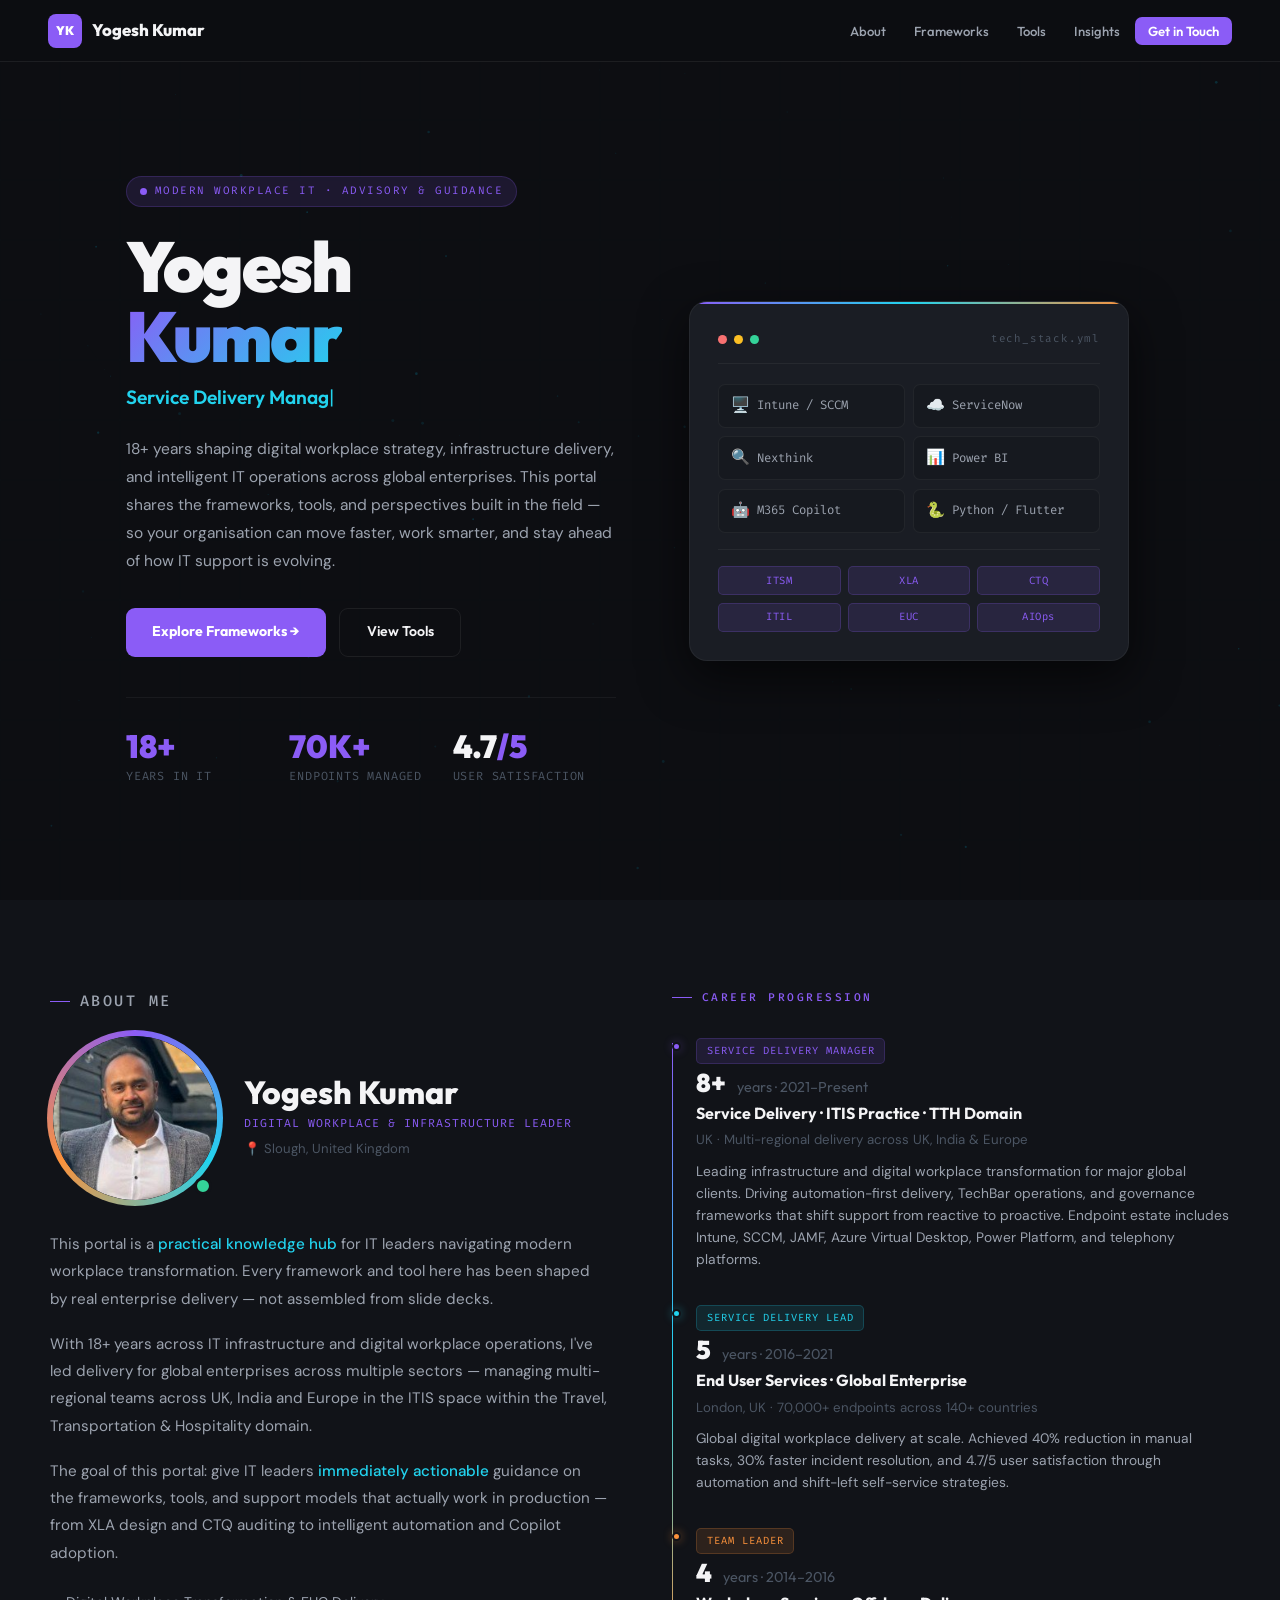
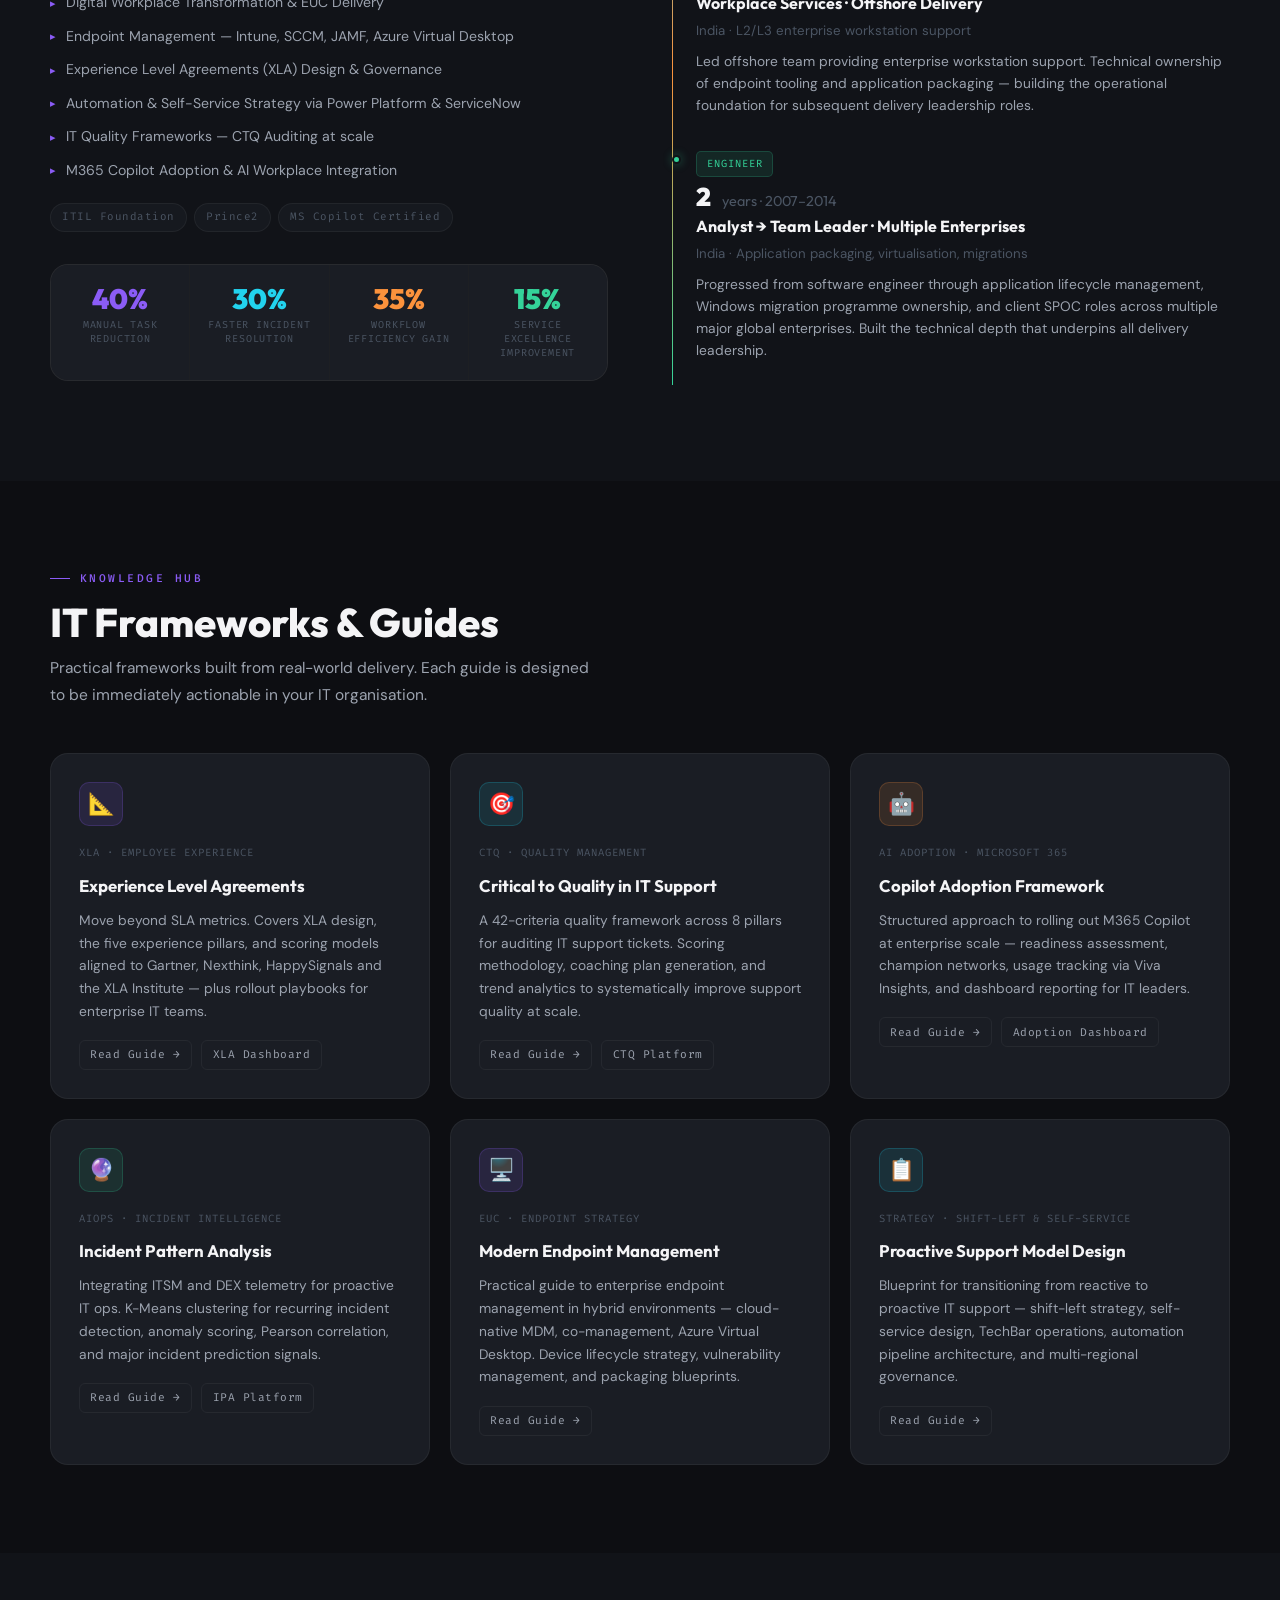
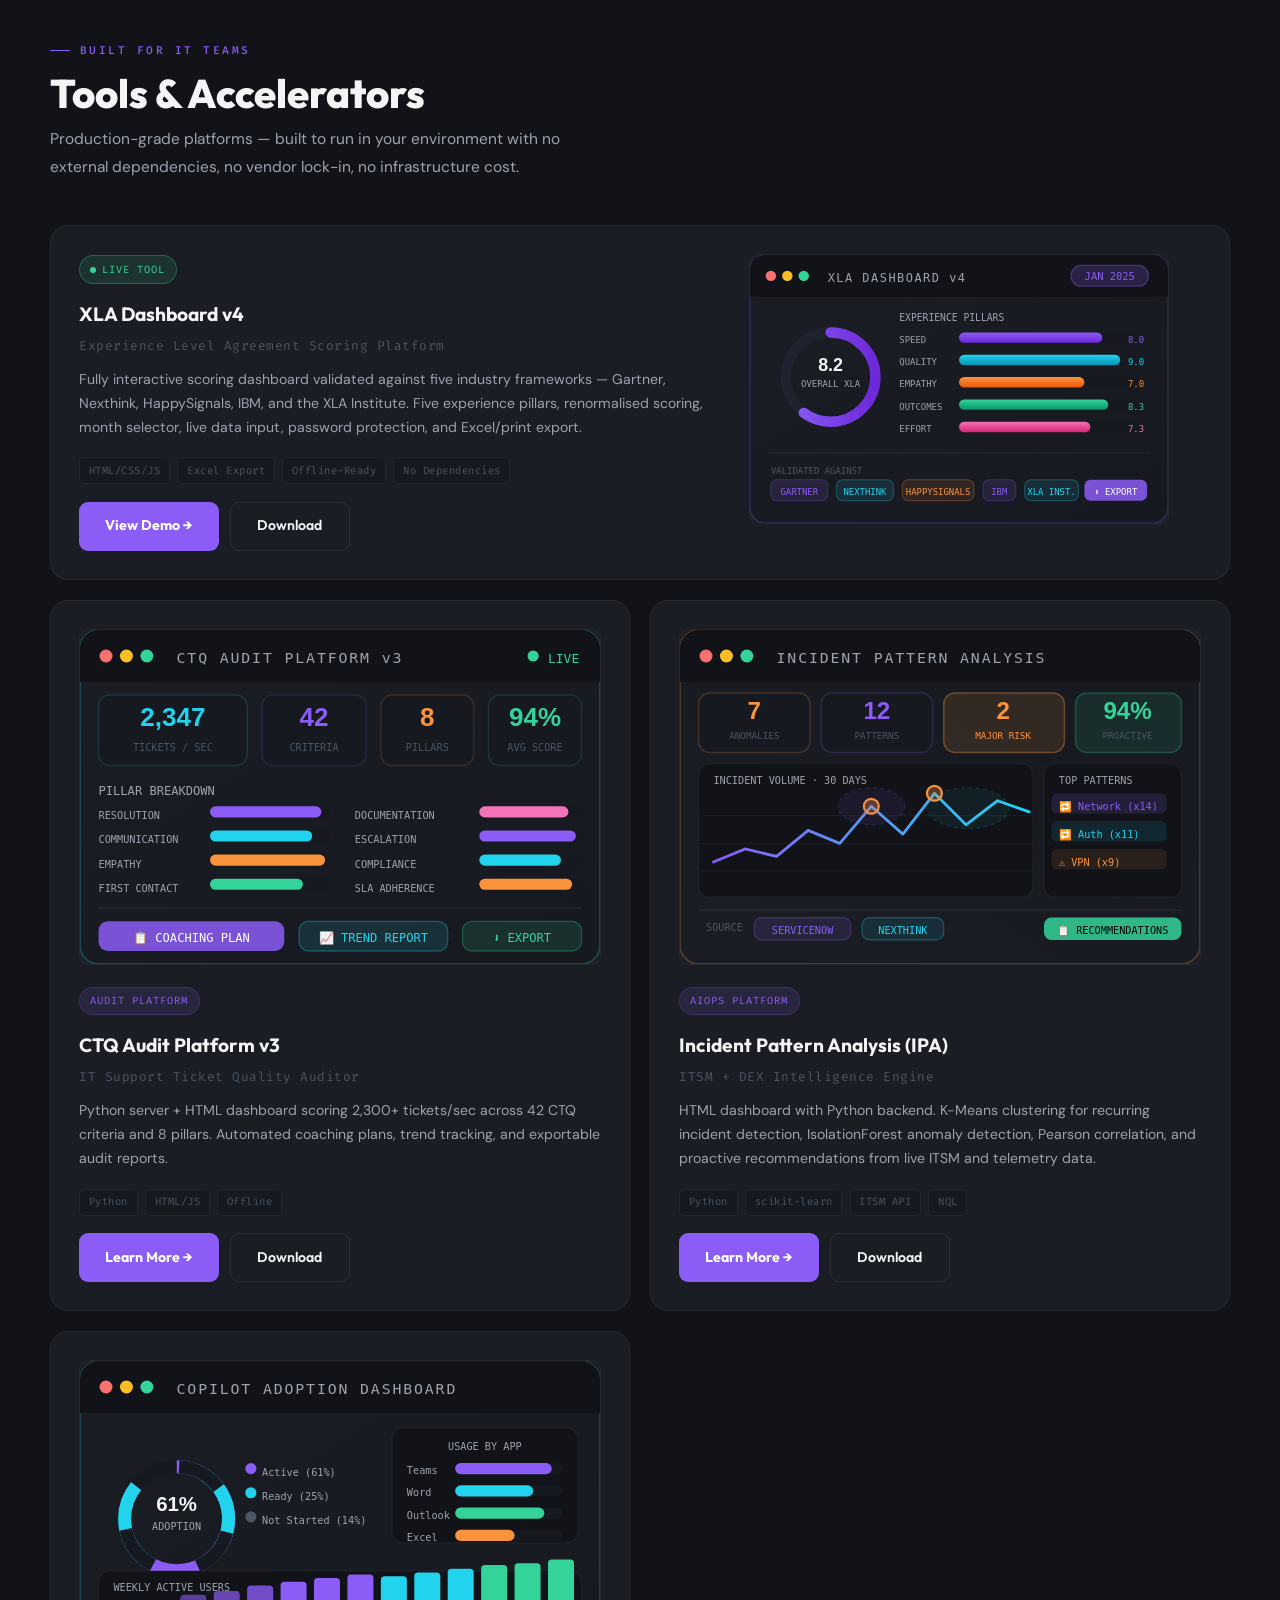
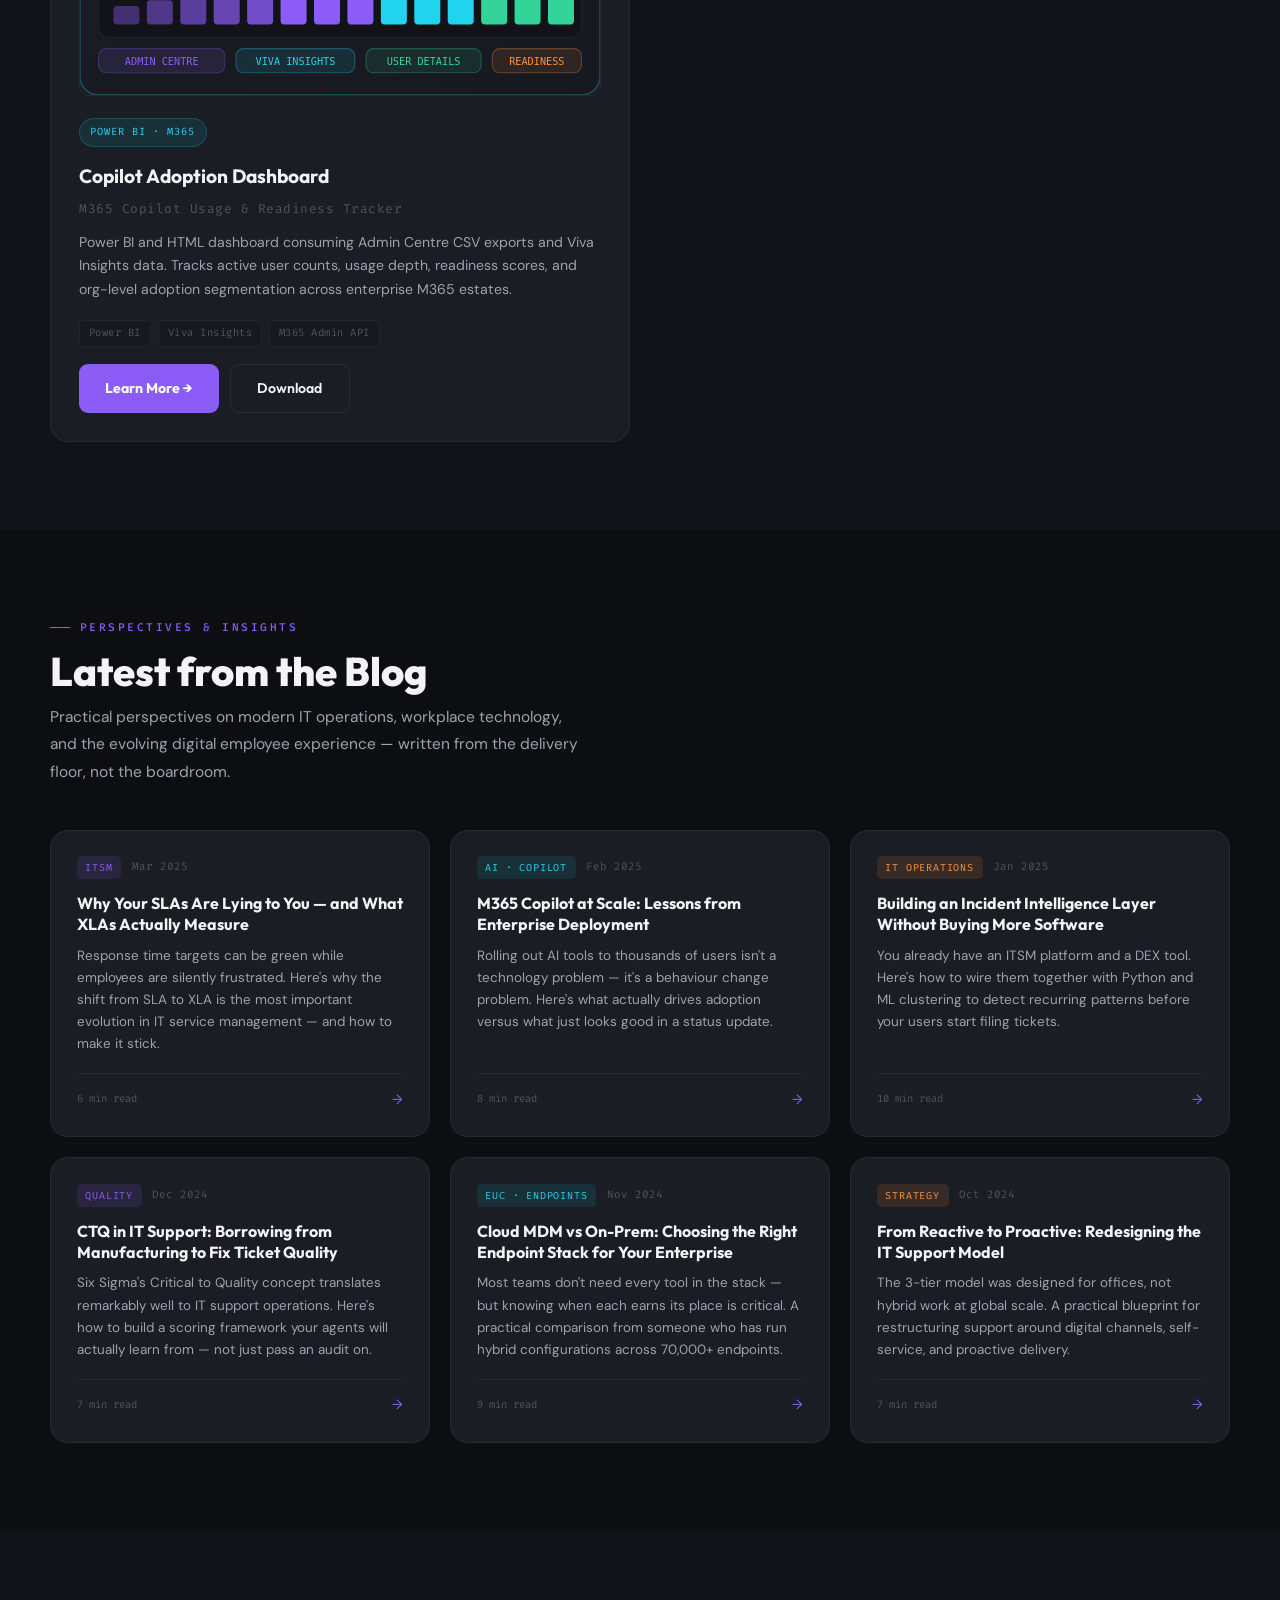
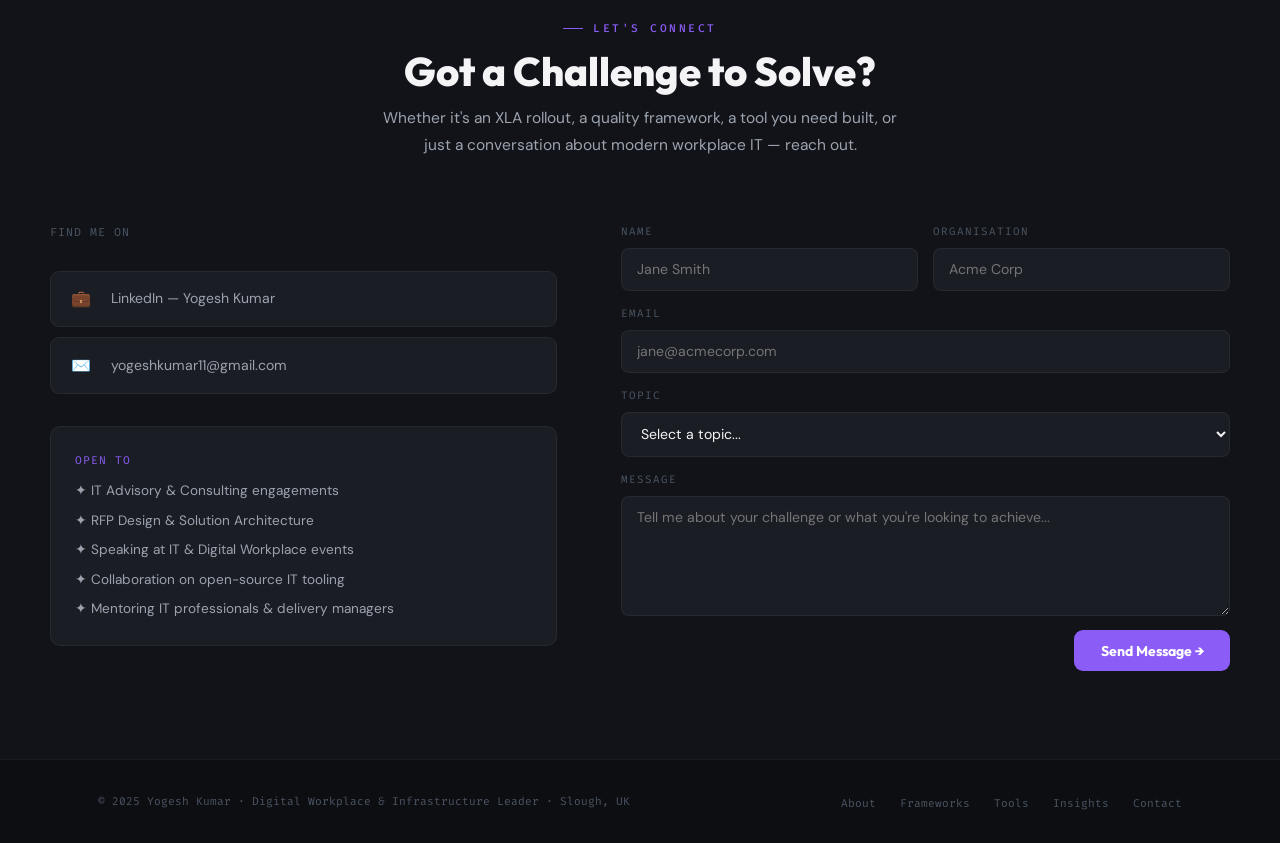
==== commit 11d50624: "Add files via upload" ====
--- a/index.html
+++ b/index.html
@@ -439,10 +439,8 @@
       <div class="reveal">
         <p style="font-family:var(--font-mono);font-size:.72rem;letter-spacing:1px;text-transform:uppercase;color:var(--text-3);margin-bottom:.5rem;">Find me on</p>
         <ul class="contact-links">
-          <li><a href="https://linkedin.com/in/yogeshkumar-41933124" target="_blank" rel="noopener"><span class="contact-icon">💼</span>LinkedIn — Yogesh Kumar</a></li>
+          <li><a href="www.linkedin.com/in/yogesh-kumar-41933124" target="_blank" rel="noopener"><span class="contact-icon">💼</span>LinkedIn — Yogesh Kumar</a></li>
           <li><a href="mailto:yogeshkumar11@gmail.com"><span class="contact-icon">✉️</span>yogeshkumar11@gmail.com</a></li>
-          <li><a href="tel:+447448228687"><span class="contact-icon">📞</span>+44 7448 228687</a></li>
-          <li><a href="#"><span class="contact-icon">📄</span>Download CV / Résumé</a></li>
         </ul>
         <div style="margin-top:2rem;padding:1.5rem;background:var(--bg-card);border:1px solid var(--border-card);border-radius:var(--radius);font-size:.85rem;color:var(--text-2);">
           <p style="font-family:var(--font-mono);font-size:.7rem;color:var(--violet);letter-spacing:1px;text-transform:uppercase;margin-bottom:.6rem;">Open to</p>
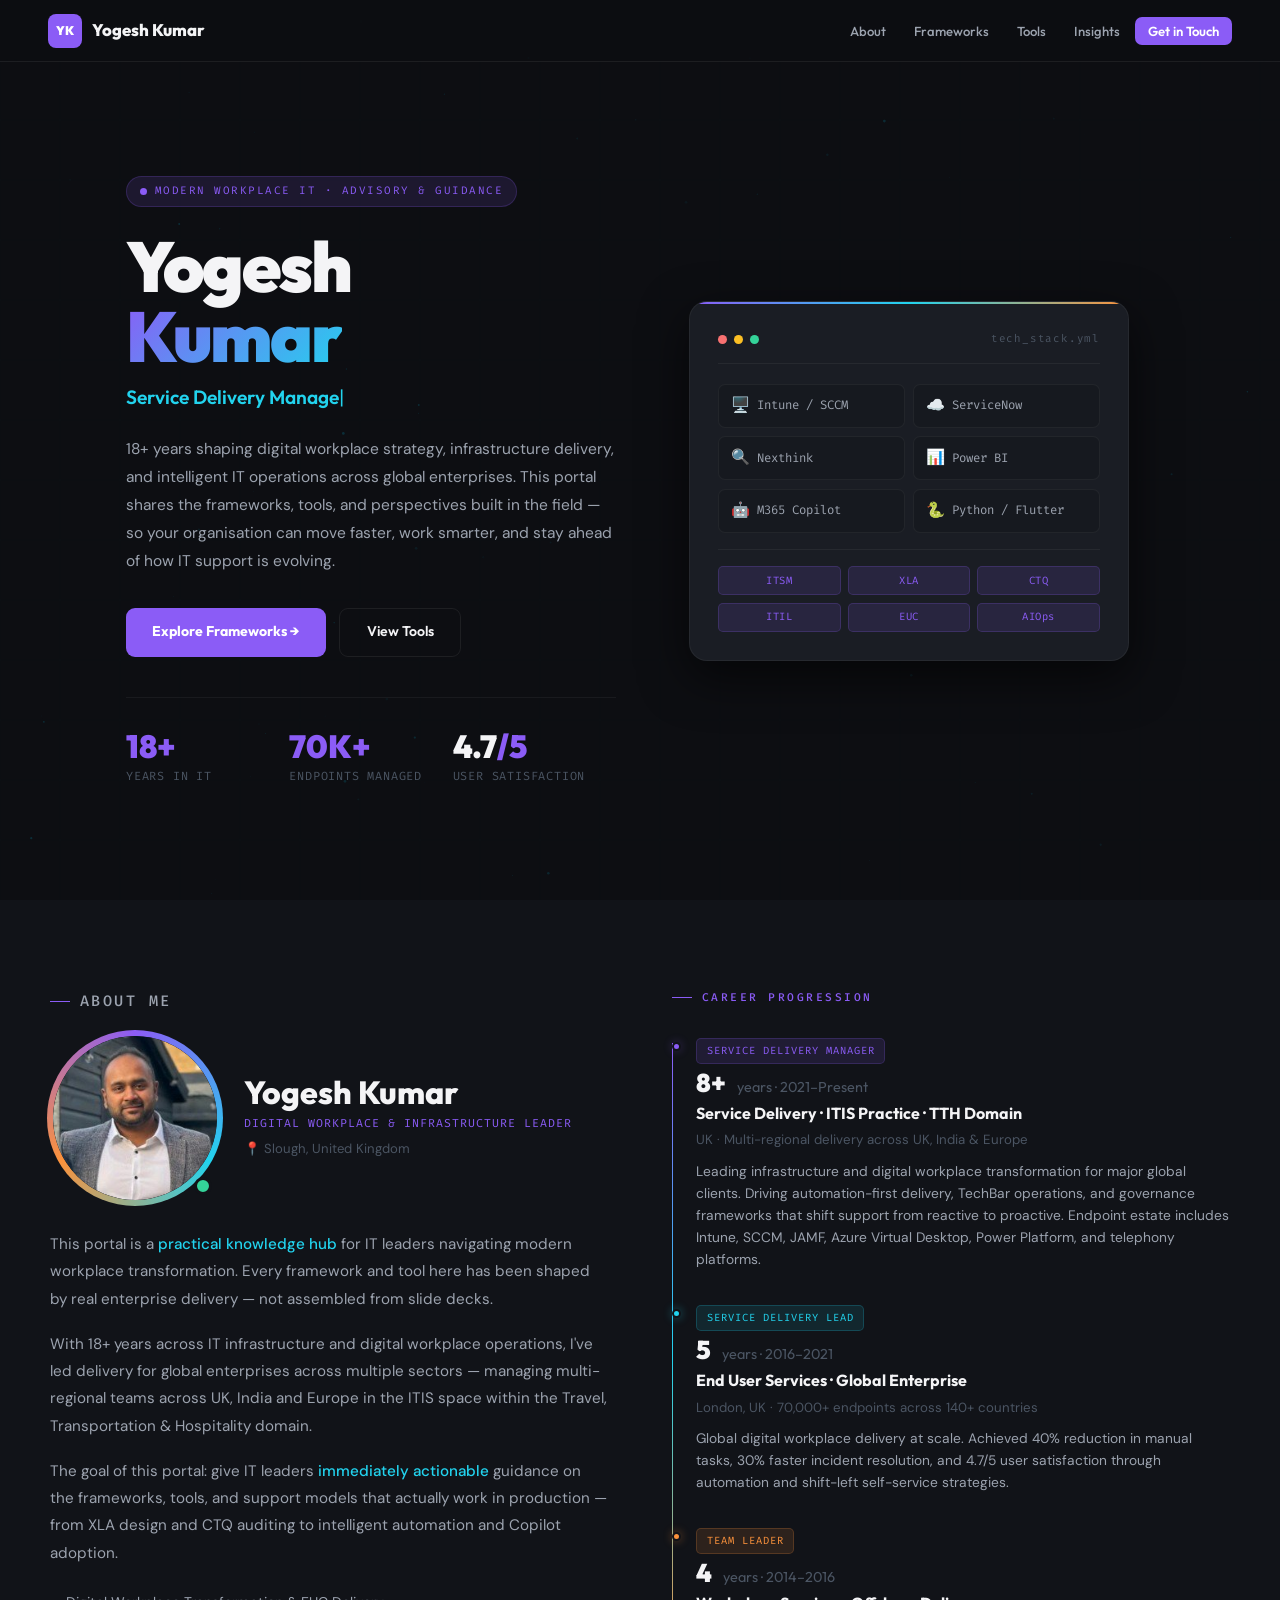
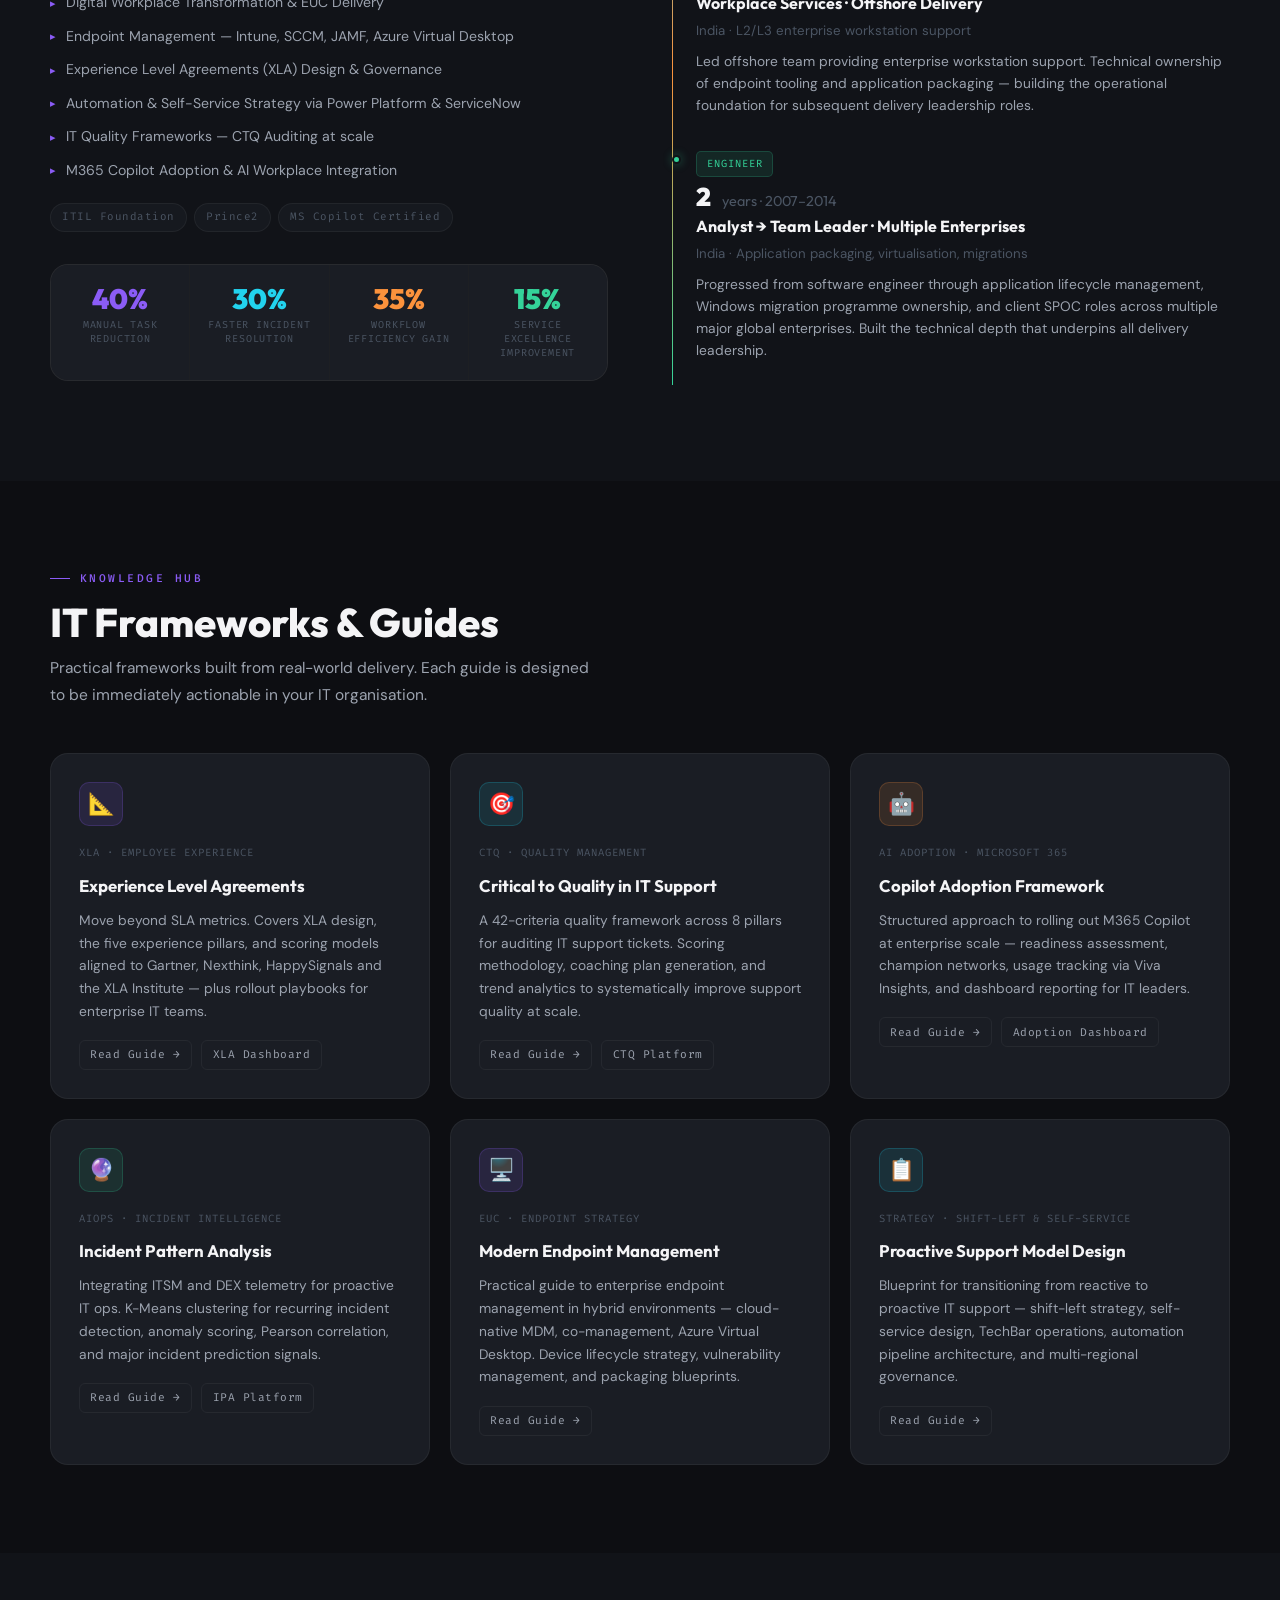
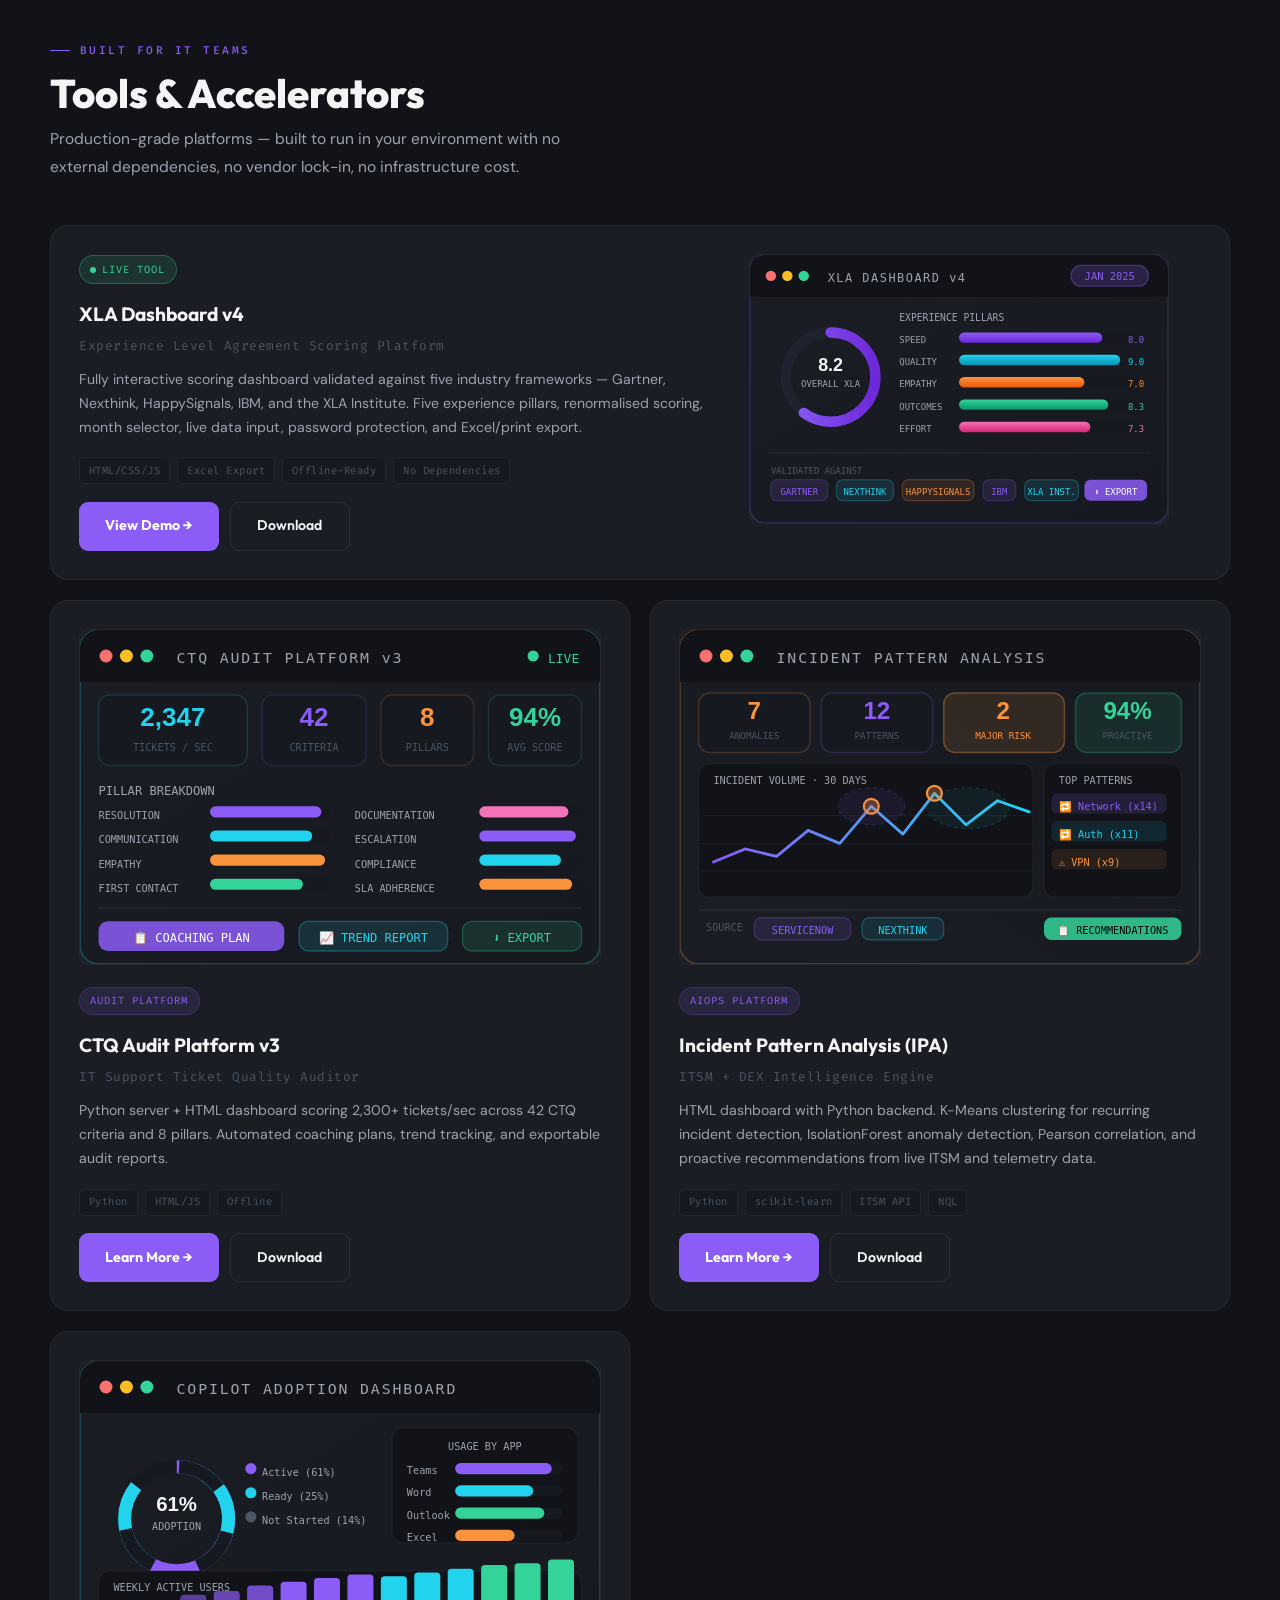
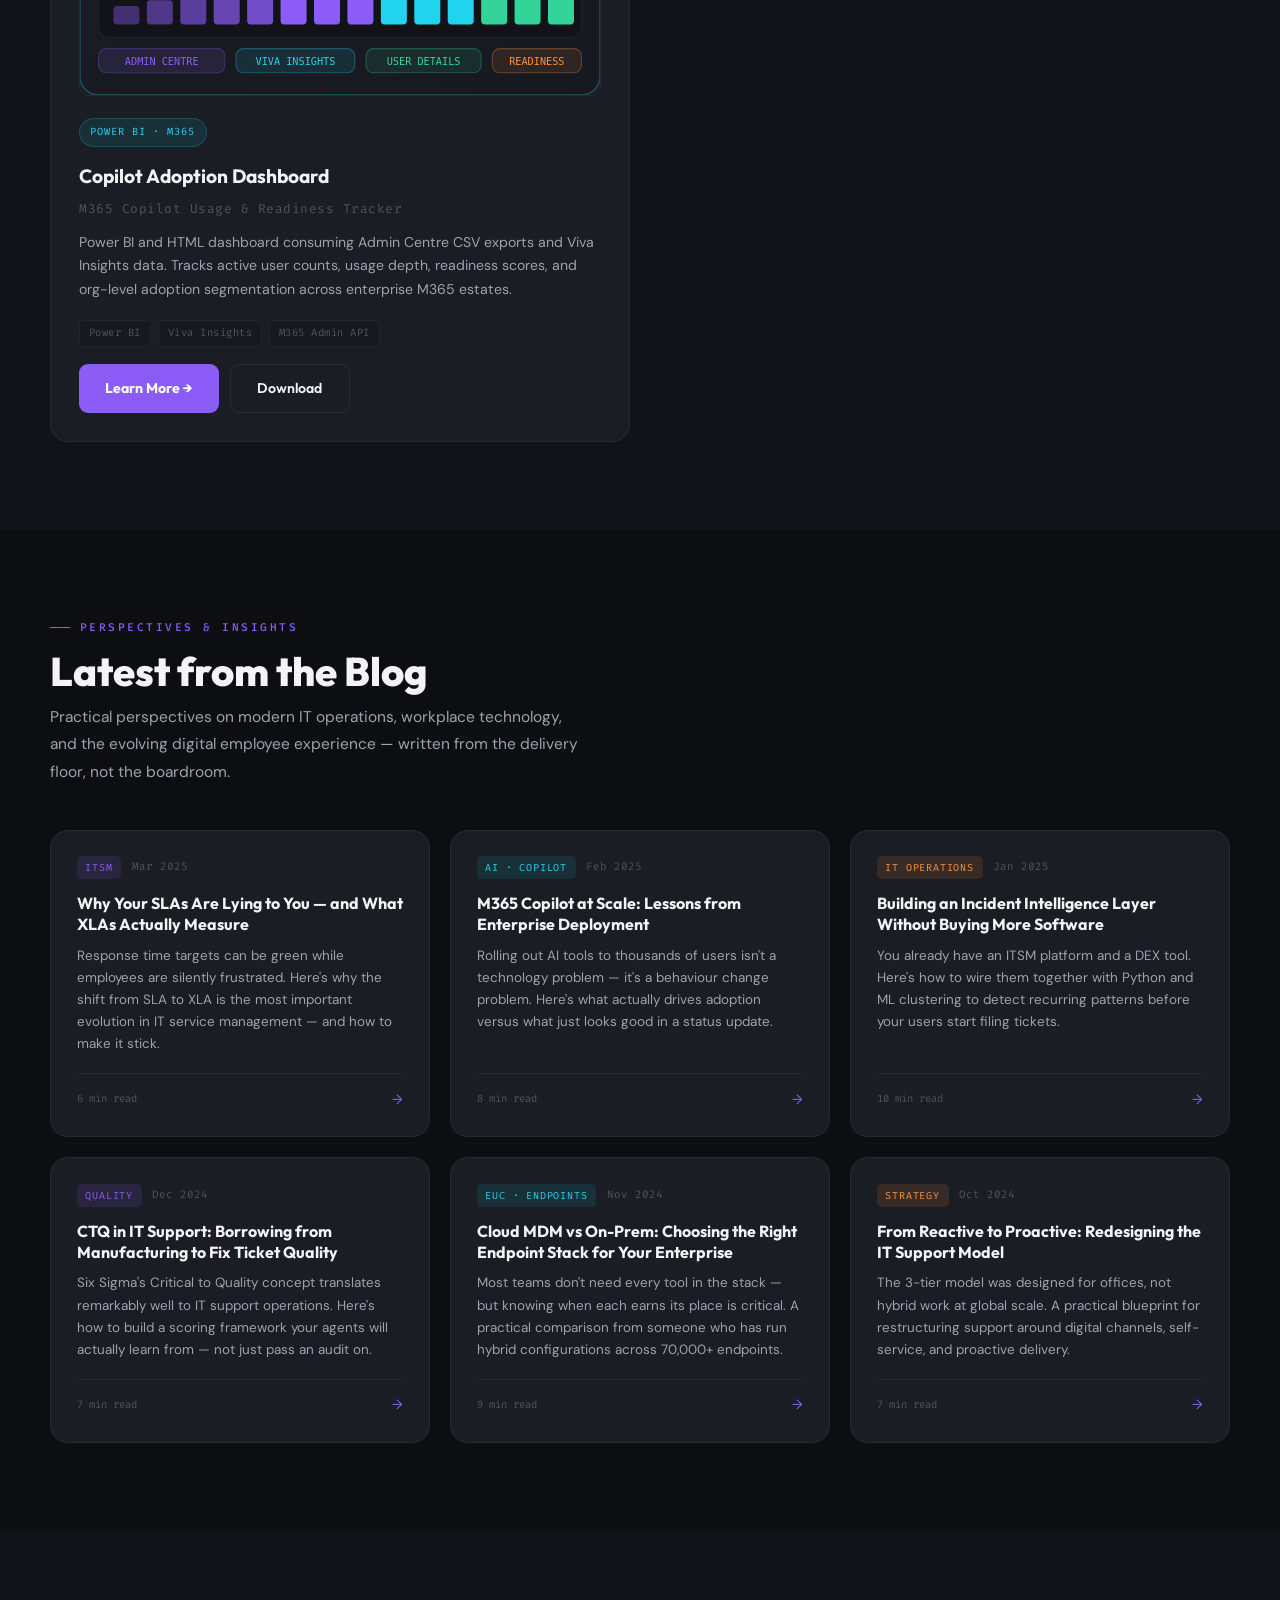
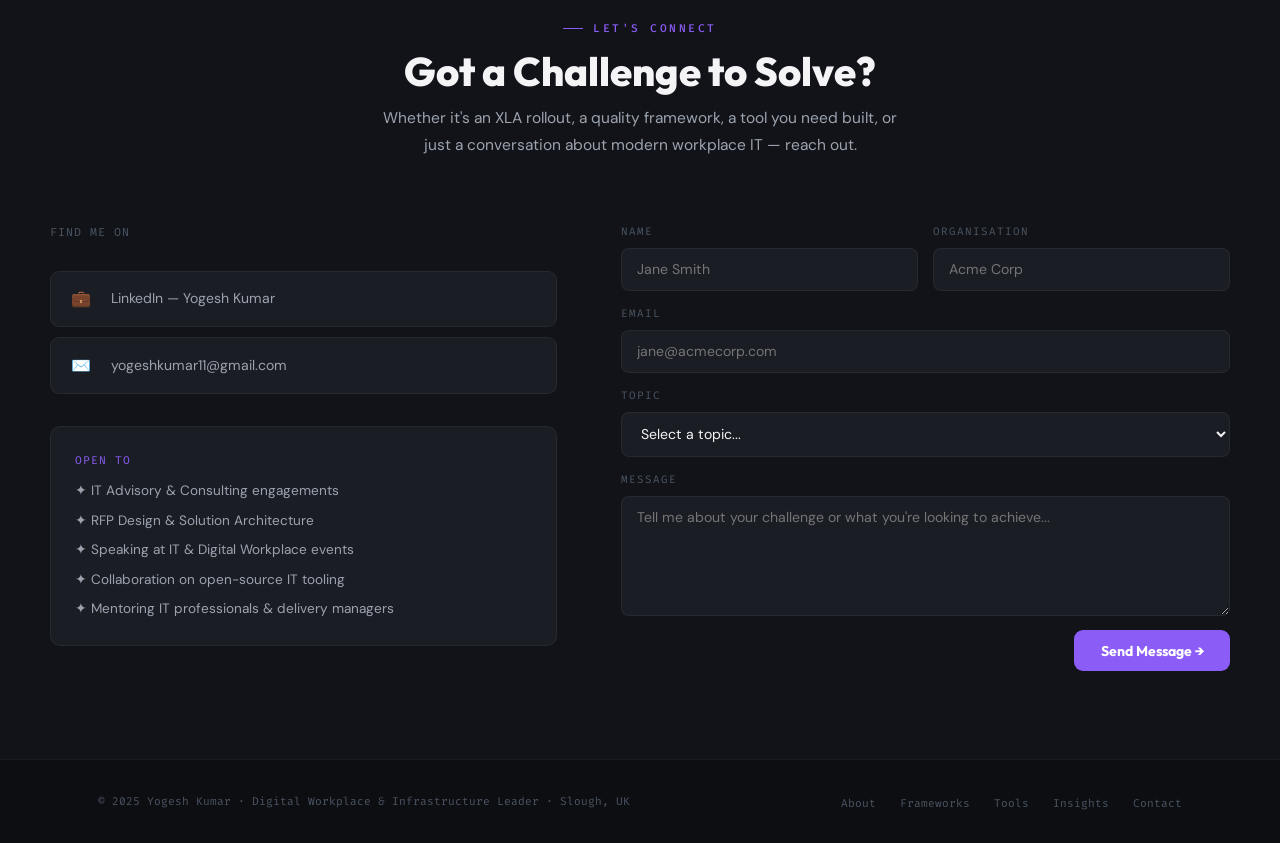
==== commit 53afaa2a: "Add files via upload" ====
--- a/index.html
+++ b/index.html
@@ -454,7 +454,10 @@
         </div>
       </div>
       <div class="reveal" data-delay="120">
-        <form id="contact-form" class="contact-form" novalidate>
+        <form id="contact-form" class="contact-form" action="https://api.web3forms.com/submit" method="POST">
+          <input type="hidden" name="access_key" value="da29d369-3b29-4af7-9060-1b26060c9931">
+          <input type="hidden" name="subject" value="New Contact Form Submission — Yogesh Kumar Portal">
+          <input type="hidden" name="redirect" value="?sent=1#contact">
           <div class="form-row">
             <div class="form-group"><label for="cf-name">Name</label><input type="text" id="cf-name" name="name" placeholder="Jane Smith" required/></div>
             <div class="form-group"><label for="cf-org">Organisation</label><input type="text" id="cf-org" name="org" placeholder="Acme Corp"/></div>
